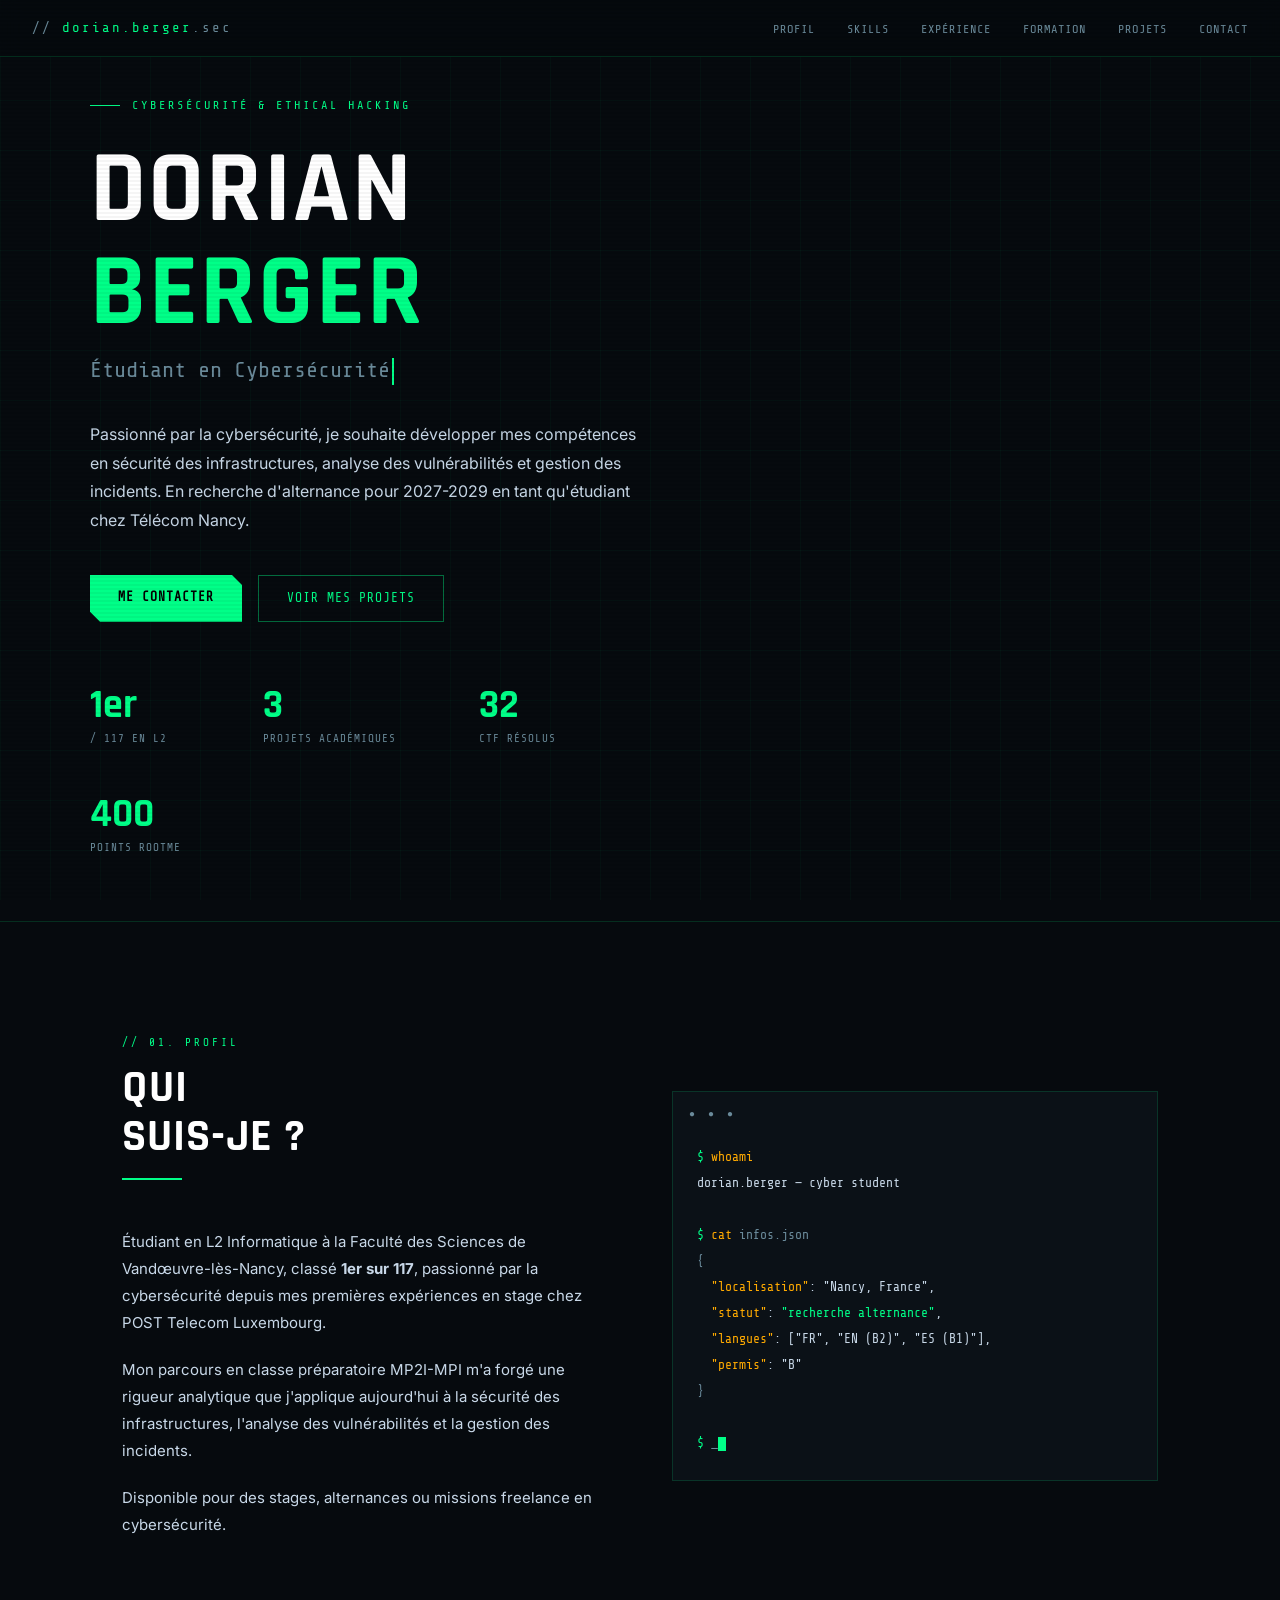
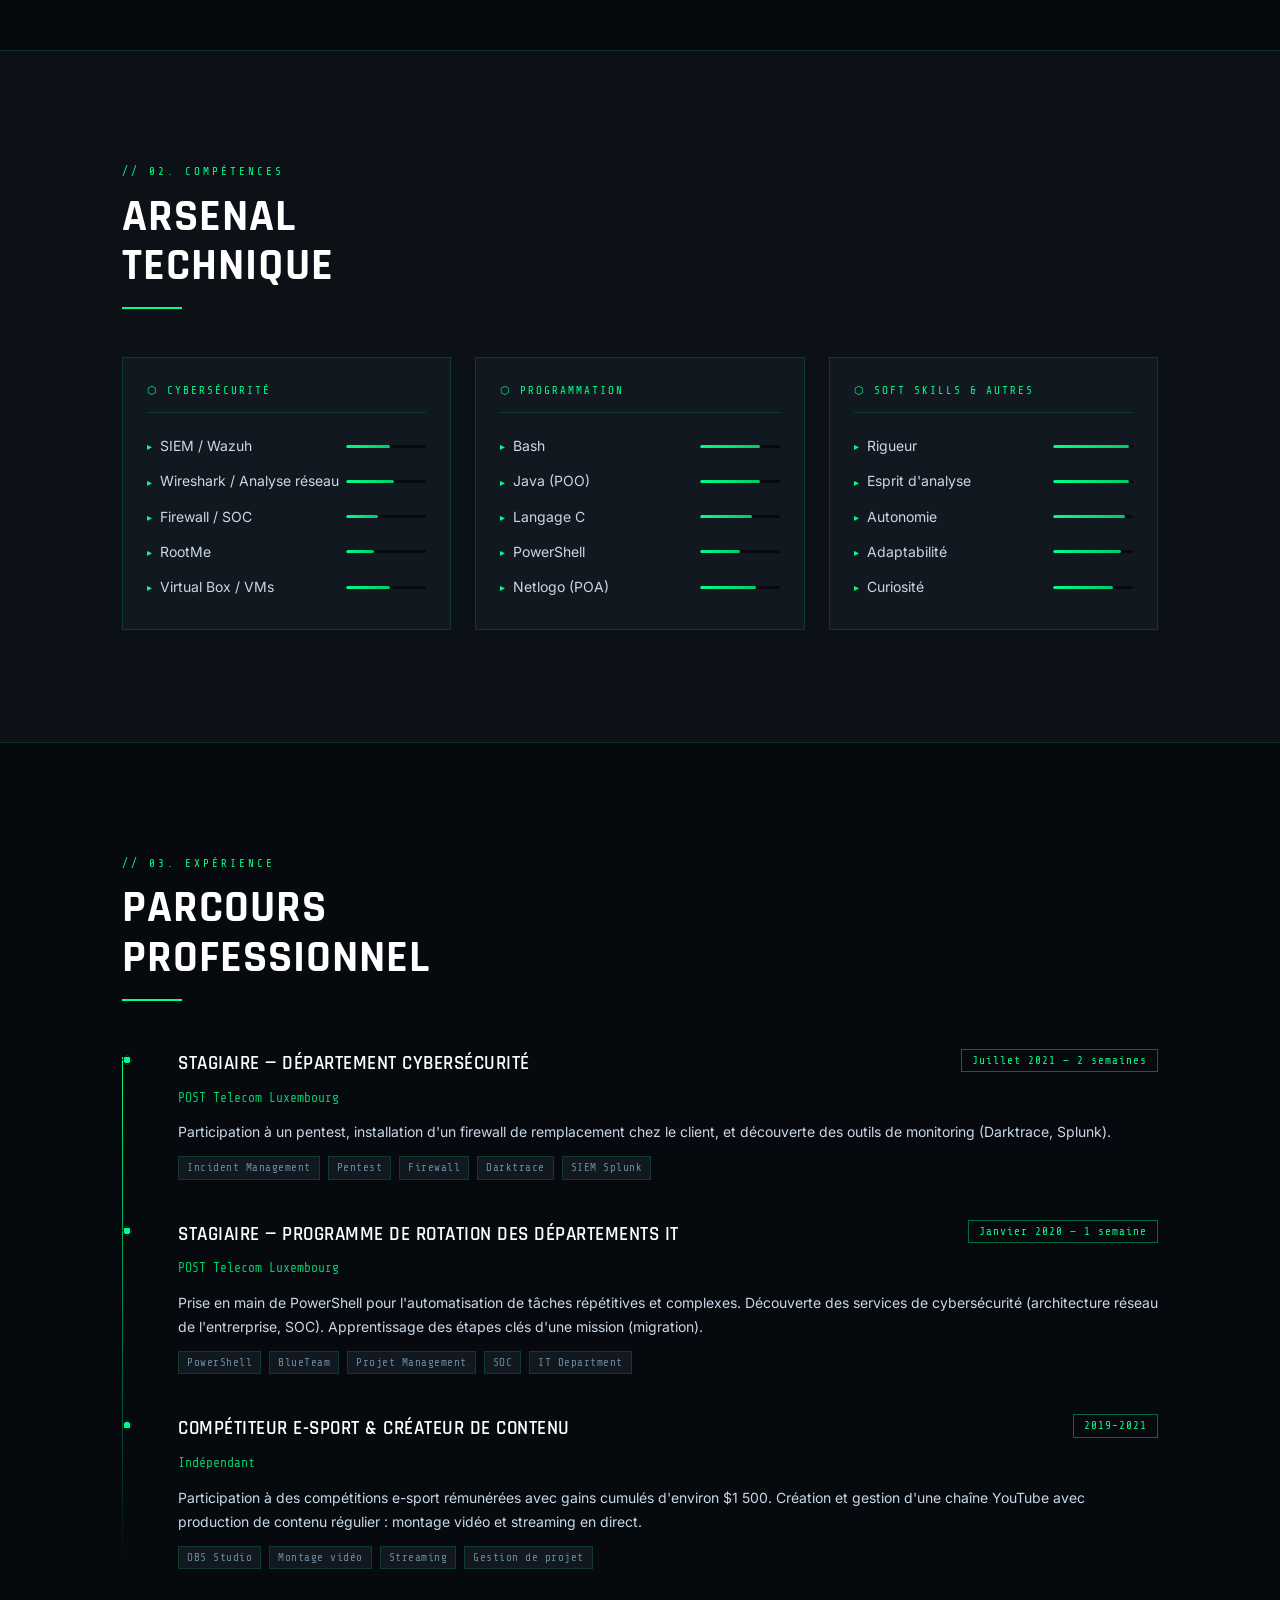
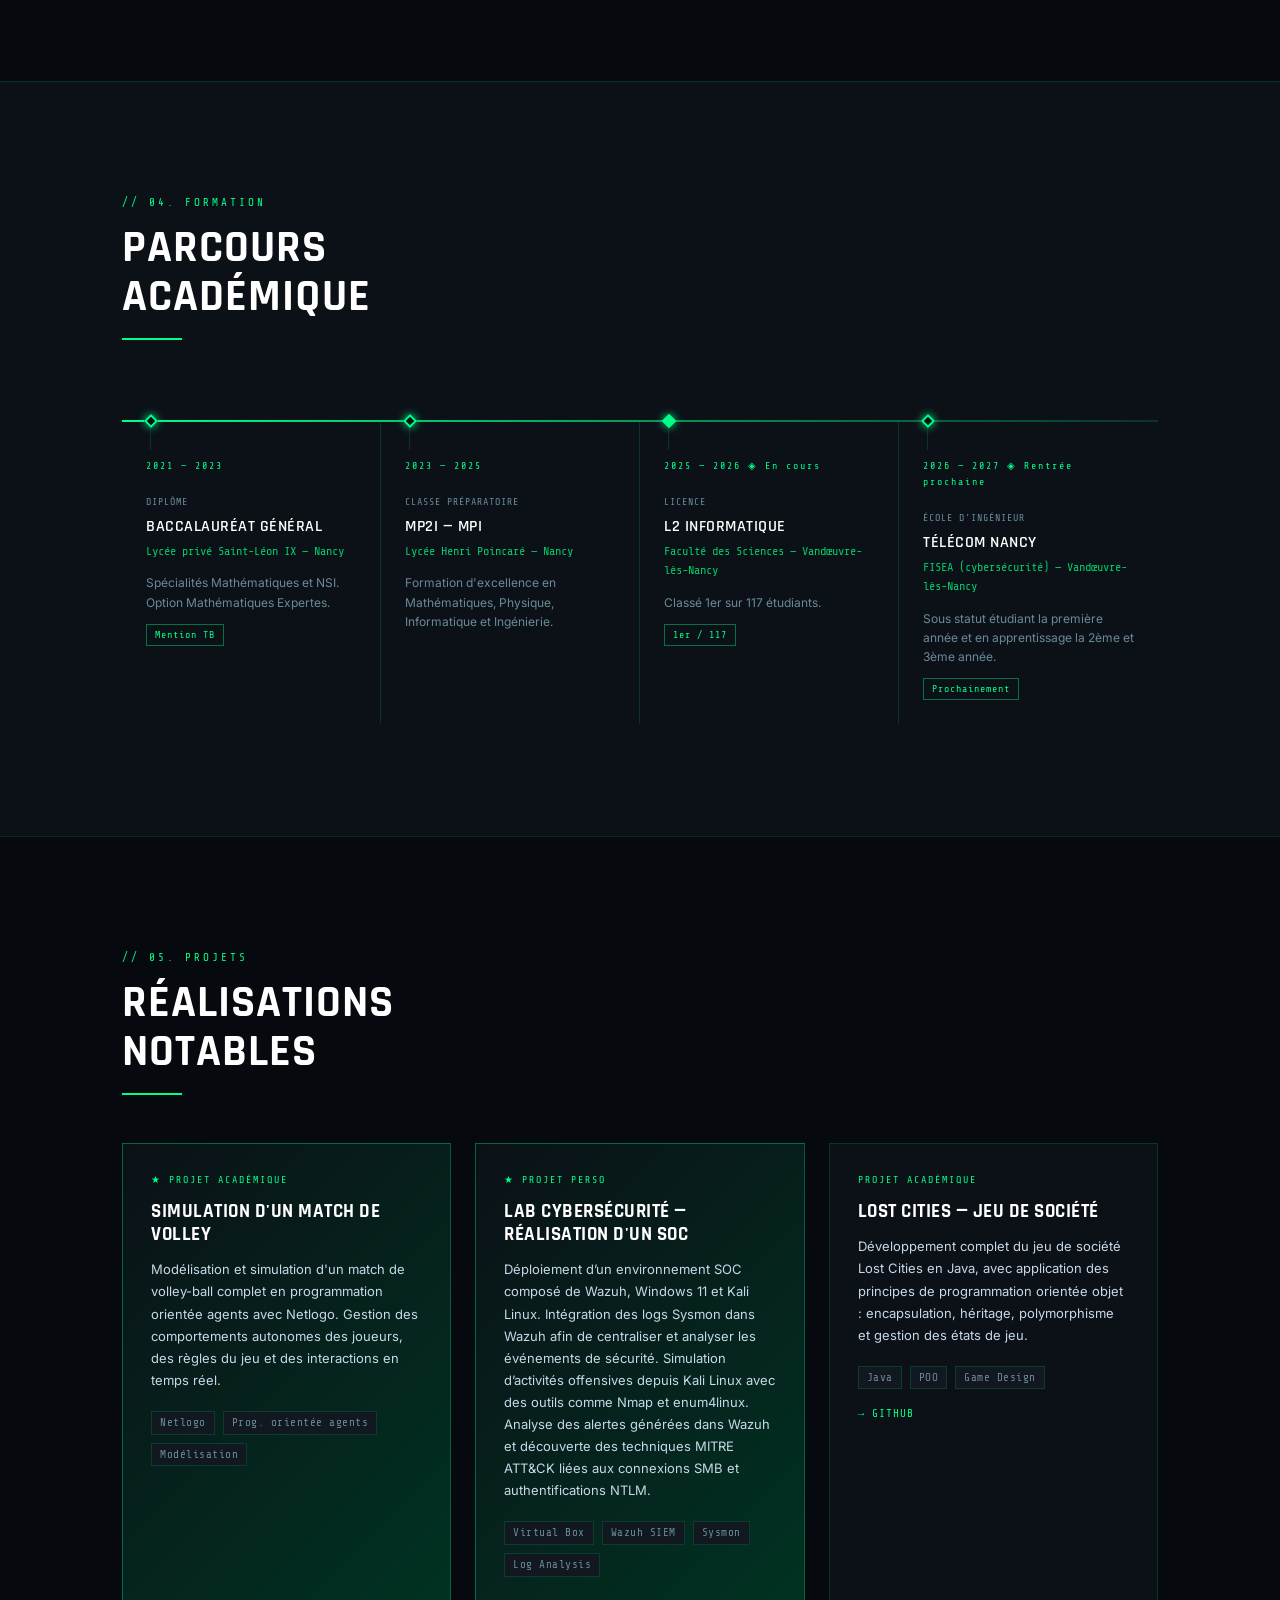
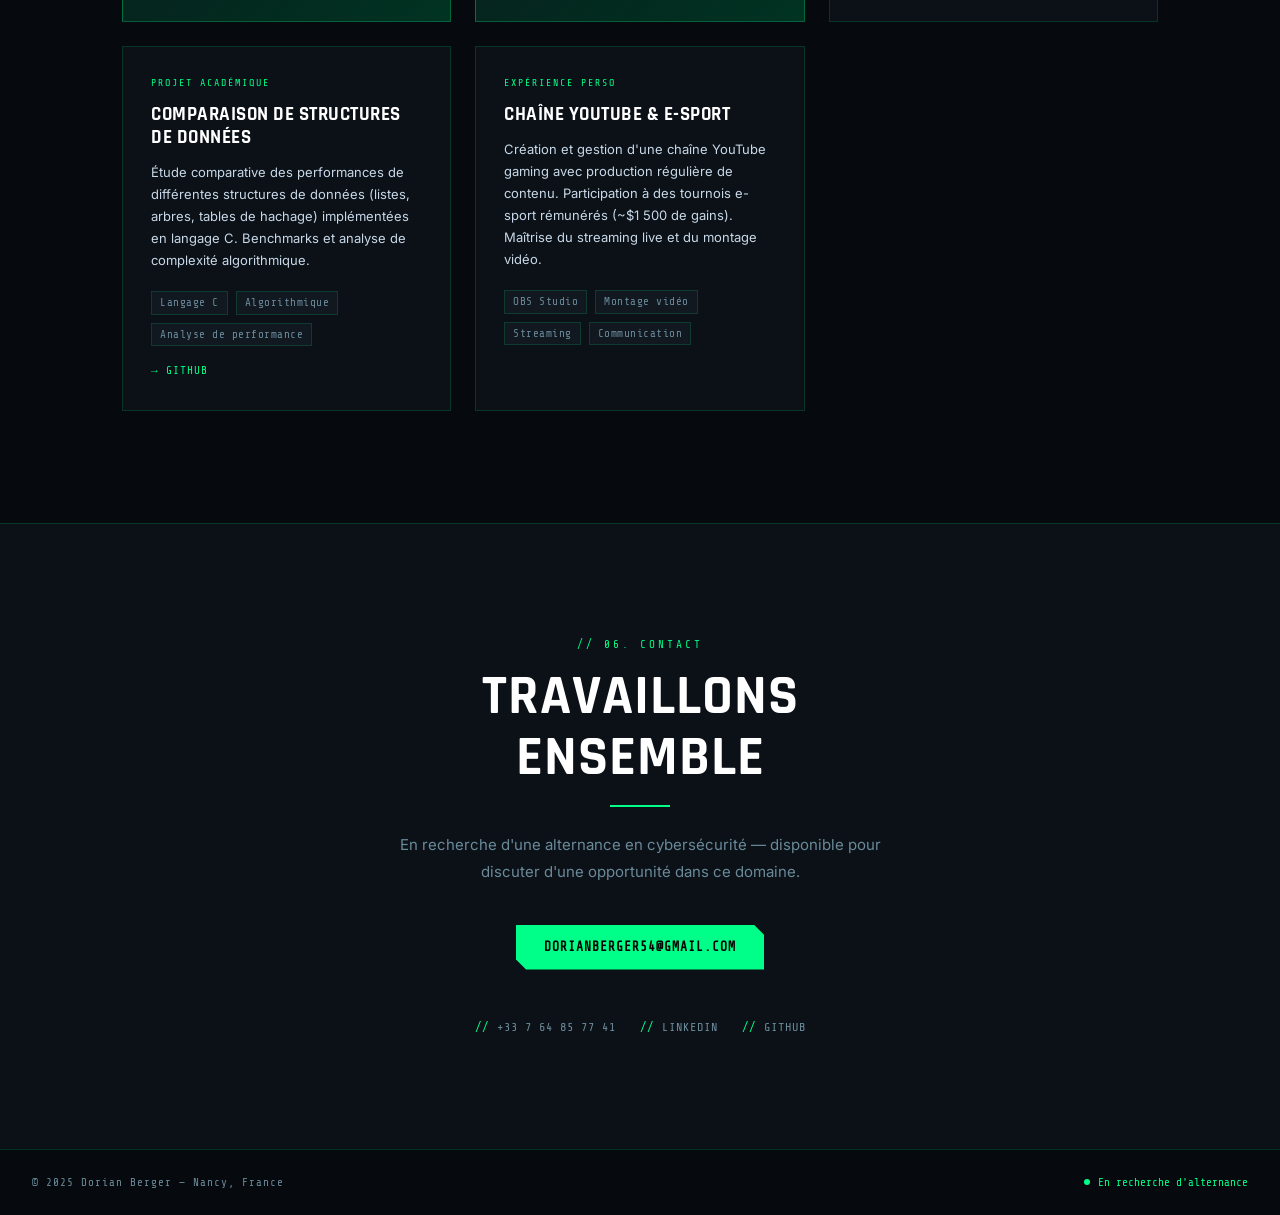
==== index.html @ 605e6386 "Add files via upload MAJ du site" ====
<!DOCTYPE html>
<html lang="fr">
<head>
<meta charset="UTF-8">
<meta name="viewport" content="width=device-width, initial-scale=1.0">
<title>Dorian Berger — Cybersécurité</title>
<link href="https://fonts.googleapis.com/css2?family=Share+Tech+Mono&family=Rajdhani:wght@400;500;600;700&family=Inter:wght@300;400;500&display=swap" rel="stylesheet">
<style>
  *, *::before, *::after { box-sizing: border-box; margin: 0; padding: 0; }

  :root {
    --green: #00ff88;
    --green-dim: #00cc6a;
    --green-dark: #003322;
    --green-glow: rgba(0,255,136,0.15);
    --red: #ff3366;
    --amber: #ffaa00;
    --bg: #060a0e;
    --bg2: #0b1117;
    --bg3: #111820;
    --border: rgba(0,255,136,0.15);
    --border-hover: rgba(0,255,136,0.4);
    --text: #c8d8e8;
    --text-dim: #6a8a9a;
    --mono: 'Share Tech Mono', monospace;
    --title: 'Rajdhani', sans-serif;
    --body: 'Inter', sans-serif;
  }

  html { scroll-behavior: smooth; }

  body {
    background: var(--bg);
    color: var(--text);
    font-family: var(--body);
    line-height: 1.6;
    font-size: 15px;
    overflow-x: hidden;
  }

  /* Scanline effect */
  body::before {
    content: '';
    position: fixed;
    top: 0; left: 0; right: 0; bottom: 0;
    background: repeating-linear-gradient(0deg, transparent, transparent 2px, rgba(0,0,0,0.04) 2px, rgba(0,0,0,0.04) 4px);
    pointer-events: none;
    z-index: 9999;
  }

  /* Grid bg */
  .grid-bg {
    position: fixed;
    top: 0; left: 0; right: 0; bottom: 0;
    background-image:
      linear-gradient(rgba(0,255,136,0.03) 1px, transparent 1px),
      linear-gradient(90deg, rgba(0,255,136,0.03) 1px, transparent 1px);
    background-size: 50px 50px;
    pointer-events: none;
    z-index: 0;
  }

  /* NAV */
  nav {
    position: fixed;
    top: 0; left: 0; right: 0;
    z-index: 100;
    padding: 1rem 2rem;
    display: flex;
    align-items: center;
    justify-content: space-between;
    background: rgba(6,10,14,0.85);
    backdrop-filter: blur(12px);
    border-bottom: 1px solid var(--border);
  }

  .nav-logo {
    font-family: var(--mono);
    font-size: 14px;
    color: var(--green);
    letter-spacing: 2px;
  }

  .nav-logo span { color: var(--text-dim); }

  .nav-links {
    display: flex;
    gap: 2rem;
    list-style: none;
  }

  .nav-links a {
    font-family: var(--mono);
    font-size: 12px;
    color: var(--text-dim);
    text-decoration: none;
    letter-spacing: 1px;
    text-transform: uppercase;
    transition: color 0.2s;
  }

  .nav-links a:hover { color: var(--green); }

  /* SECTIONS */
  section {
    position: relative;
    z-index: 1;
  }

  .container {
    max-width: 1100px;
    margin: 0 auto;
    padding: 0 2rem;
  }

  /* HERO */
  #hero {
    min-height: 100vh;
    display: flex;
    align-items: center;
    padding: 6rem 2rem 4rem;
  }

  .hero-inner {
    max-width: 1100px;
    margin: 0 auto;
    width: 100%;
  }

  .hero-tag {
    font-family: var(--mono);
    font-size: 12px;
    color: var(--green);
    letter-spacing: 3px;
    text-transform: uppercase;
    margin-bottom: 1.5rem;
    display: flex;
    align-items: center;
    gap: 0.75rem;
  }

  .hero-tag::before {
    content: '';
    display: inline-block;
    width: 30px;
    height: 1px;
    background: var(--green);
  }

  h1.hero-name {
    font-family: var(--title);
    font-size: clamp(3rem, 8vw, 7rem);
    font-weight: 700;
    line-height: 1;
    color: #fff;
    text-transform: uppercase;
    letter-spacing: 2px;
    margin-bottom: 0.5rem;
  }

  h1.hero-name .accent { color: var(--green); }

  .hero-role {
    font-family: var(--mono);
    font-size: clamp(1rem, 2vw, 1.4rem);
    color: var(--text-dim);
    margin-bottom: 2rem;
  }

  .hero-role .cursor {
    display: inline-block;
    width: 2px;
    height: 1.2em;
    background: var(--green);
    vertical-align: middle;
    animation: blink 1s step-end infinite;
    margin-left: 2px;
  }

  @keyframes blink { 0%,100%{opacity:1} 50%{opacity:0} }

  .hero-desc {
    max-width: 560px;
    font-size: 16px;
    color: var(--text);
    line-height: 1.8;
    margin-bottom: 2.5rem;
  }

  .hero-ctas {
    display: flex;
    gap: 1rem;
    flex-wrap: wrap;
  }

  .btn-primary {
    font-family: var(--mono);
    font-size: 13px;
    letter-spacing: 1px;
    text-transform: uppercase;
    padding: 0.75rem 1.75rem;
    background: var(--green);
    color: #000;
    border: none;
    cursor: pointer;
    text-decoration: none;
    display: inline-block;
    font-weight: 700;
    transition: background 0.2s, transform 0.1s;
    clip-path: polygon(0 0, calc(100% - 10px) 0, 100% 10px, 100% 100%, 10px 100%, 0 calc(100% - 10px));
  }

  .btn-primary:hover { background: #fff; transform: translateY(-1px); }

  .btn-secondary {
    font-family: var(--mono);
    font-size: 13px;
    letter-spacing: 1px;
    text-transform: uppercase;
    padding: 0.75rem 1.75rem;
    background: transparent;
    color: var(--green);
    border: 1px solid var(--border-hover);
    cursor: pointer;
    text-decoration: none;
    display: inline-block;
    transition: background 0.2s, border-color 0.2s;
  }

  .btn-secondary:hover { background: var(--green-glow); border-color: var(--green); }

  .hero-stats {
    margin-top: 4rem;
    display: grid;
    grid-template-columns: repeat(3, auto);
    gap: 3rem;
    max-width: 500px;
  }

  .stat-val {
    font-family: var(--title);
    font-size: 2.5rem;
    font-weight: 700;
    color: var(--green);
    line-height: 1;
  }

  .stat-label {
    font-family: var(--mono);
    font-size: 11px;
    color: var(--text-dim);
    letter-spacing: 1px;
    text-transform: uppercase;
    margin-top: 4px;
  }

  /* SECTION TITLES */
  .section-header {
    margin-bottom: 3rem;
  }

  .section-tag {
    font-family: var(--mono);
    font-size: 11px;
    color: var(--green);
    letter-spacing: 3px;
    text-transform: uppercase;
    margin-bottom: 0.75rem;
  }

  .section-title {
    font-family: var(--title);
    font-size: clamp(1.8rem, 4vw, 2.8rem);
    font-weight: 700;
    color: #fff;
    text-transform: uppercase;
    letter-spacing: 1px;
    line-height: 1.1;
  }

  .section-divider {
    width: 60px;
    height: 2px;
    background: var(--green);
    margin-top: 1rem;
  }

  /* ABOUT */
  #about {
    padding: 7rem 0;
    border-top: 1px solid var(--border);
  }

  .about-grid {
    display: grid;
    grid-template-columns: 1fr 1fr;
    gap: 4rem;
    align-items: center;
  }

  .about-text p {
    color: var(--text);
    line-height: 1.8;
    margin-bottom: 1.25rem;
  }

  .about-text p:last-child { margin-bottom: 0; }

  .terminal-card {
    background: var(--bg2);
    border: 1px solid var(--border);
    padding: 1.5rem;
    position: relative;
    font-family: var(--mono);
    font-size: 13px;
    line-height: 2;
  }

  .terminal-card::before {
    content: '● ● ●';
    position: absolute;
    top: 12px; left: 16px;
    font-size: 10px;
    color: var(--text-dim);
    letter-spacing: 4px;
  }

  .terminal-card .t-body { margin-top: 1.8rem; }
  .t-prompt { color: var(--green); }
  .t-key { color: var(--amber); }
  .t-val { color: var(--text); }
  .t-dim { color: var(--text-dim); }

  /* SKILLS */
  #skills {
    padding: 7rem 0;
    border-top: 1px solid var(--border);
    background: var(--bg2);
  }

  .skills-grid {
    display: grid;
    grid-template-columns: repeat(auto-fit, minmax(260px, 1fr));
    gap: 1.5rem;
  }

  .skill-card {
    background: var(--bg3);
    border: 1px solid var(--border);
    padding: 1.5rem;
    transition: border-color 0.25s, transform 0.2s;
  }

  .skill-card:hover {
    border-color: var(--border-hover);
    transform: translateY(-3px);
  }

  .skill-cat {
    font-family: var(--mono);
    font-size: 11px;
    color: var(--green);
    letter-spacing: 2px;
    text-transform: uppercase;
    margin-bottom: 1rem;
    padding-bottom: 0.75rem;
    border-bottom: 1px solid var(--border);
  }

  .skill-list { list-style: none; }

  .skill-item {
    display: flex;
    align-items: center;
    justify-content: space-between;
    padding: 0.4rem 0;
  }

  .skill-name {
    font-size: 14px;
    color: var(--text);
    display: flex;
    align-items: center;
    gap: 0.5rem;
  }

  .skill-name::before {
    content: '▸';
    color: var(--green);
    font-size: 10px;
  }

  .skill-bar-wrap {
    width: 80px;
    height: 3px;
    background: var(--bg);
    border-radius: 2px;
    overflow: hidden;
  }

  .skill-bar {
    height: 100%;
    background: linear-gradient(90deg, var(--green), var(--green-dim));
    border-radius: 2px;
  }

  /* EXPERIENCE */
  #experience {
    padding: 7rem 0;
    border-top: 1px solid var(--border);
  }

  .timeline {
    position: relative;
    padding-left: 2rem;
  }

  .timeline::before {
    content: '';
    position: absolute;
    left: 0;
    top: 8px;
    bottom: 8px;
    width: 1px;
    background: linear-gradient(to bottom, var(--green), transparent);
  }

  .timeline-item {
    position: relative;
    margin-bottom: 2.5rem;
    padding-left: 1.5rem;
  }

  .timeline-item:last-child { margin-bottom: 0; }

  .timeline-dot {
    position: absolute;
    left: -2rem;
    top: 6px;
    width: 10px;
    height: 10px;
    background: var(--green);
    border: 2px solid var(--bg);
    box-shadow: 0 0 10px var(--green);
    clip-path: polygon(50% 0%, 100% 50%, 50% 100%, 0% 50%);
  }

  .exp-header {
    display: flex;
    align-items: flex-start;
    justify-content: space-between;
    gap: 1rem;
    margin-bottom: 0.5rem;
    flex-wrap: wrap;
  }

  .exp-title {
    font-family: var(--title);
    font-size: 1.2rem;
    font-weight: 600;
    color: #fff;
    text-transform: uppercase;
    letter-spacing: 0.5px;
  }

  .exp-badge {
    font-family: var(--mono);
    font-size: 11px;
    color: var(--green);
    border: 1px solid var(--border-hover);
    padding: 2px 10px;
    letter-spacing: 1px;
    white-space: nowrap;
  }

  .exp-company {
    font-family: var(--mono);
    font-size: 13px;
    color: var(--green-dim);
    margin-bottom: 0.75rem;
  }

  .exp-desc {
    color: var(--text);
    font-size: 14px;
    line-height: 1.7;
  }

  .exp-tags {
    margin-top: 0.75rem;
    display: flex;
    flex-wrap: wrap;
    gap: 0.5rem;
  }

  .tag {
    font-family: var(--mono);
    font-size: 11px;
    color: var(--text-dim);
    background: var(--bg3);
    border: 1px solid var(--border);
    padding: 2px 8px;
    letter-spacing: 0.5px;
  }

  /* FORMATION */
  #formation {
    padding: 7rem 0;
    border-top: 1px solid var(--border);
    background: var(--bg2);
  }

  .chrono-wrap {
    position: relative;
    padding-top: 2rem;
  }

  /* horizontal line */
  .chrono-axis {
    position: relative;
    height: 2px;
    background: var(--border);
    margin: 0 0 0 0;
    overflow: visible;
  }

  .chrono-axis-fill {
    position: absolute;
    top: 0; left: 0;
    height: 100%;
    background: linear-gradient(90deg, var(--green), transparent);
    width: 100%;
  }

  /* items row */
  .chrono-items {
    display: grid;
    grid-template-columns: repeat(4, 1fr);
    gap: 0;
    margin-top: 0;
  }

  .chrono-item {
    position: relative;
    padding: 1.75rem 1.5rem 1.5rem;
    border-right: 1px solid var(--border);
    transition: background 0.25s;
  }

  .chrono-item:last-child { border-right: none; }
  .chrono-item:hover { background: rgba(0,255,136,0.03); }

  /* dot on the axis */
  .chrono-dot {
    position: absolute;
    top: -6px; left: 1.5rem;
    width: 10px; height: 10px;
    background: var(--bg2);
    border: 2px solid var(--green);
    box-shadow: 0 0 8px var(--green);
    transform: rotate(45deg);
  }

  .chrono-item.active .chrono-dot {
    background: var(--green);
  }

  /* vertical connector from dot to card */
  .chrono-item::before {
    content: '';
    position: absolute;
    top: 4px; left: calc(1.5rem + 4px);
    width: 1px;
    height: 1.5rem;
    background: var(--border);
  }

  .chrono-period {
    font-family: var(--mono);
    font-size: 10px;
    color: var(--green);
    letter-spacing: 2px;
    margin-bottom: 1.25rem;
    margin-top: 0.5rem;
  }

  .chrono-type {
    font-family: var(--mono);
    font-size: 10px;
    color: var(--text-dim);
    letter-spacing: 1px;
    text-transform: uppercase;
    margin-bottom: 0.4rem;
  }

  .chrono-degree {
    font-family: var(--title);
    font-size: 1rem;
    font-weight: 600;
    color: #fff;
    text-transform: uppercase;
    letter-spacing: 0.5px;
    line-height: 1.3;
    margin-bottom: 0.3rem;
  }

  .chrono-school {
    font-family: var(--mono);
    font-size: 12px;
    color: var(--green-dim);
    margin-bottom: 0.75rem;
  }

  .chrono-desc {
    font-size: 12px;
    color: var(--text-dim);
    line-height: 1.6;
  }

  .chrono-badge {
    display: inline-block;
    margin-top: 0.75rem;
    font-family: var(--mono);
    font-size: 10px;
    color: var(--green);
    border: 1px solid var(--border-hover);
    padding: 2px 8px;
    letter-spacing: 1px;
  }

  @media (max-width: 768px) {
    .chrono-items { grid-template-columns: 1fr 1fr; }
    .chrono-item { border-bottom: 1px solid var(--border); }
  }

  /* PROJECTS */
  #projects {
    padding: 7rem 0;
    border-top: 1px solid var(--border);
  }

  .projects-grid {
    display: grid;
    grid-template-columns: repeat(auto-fit, minmax(300px, 1fr));
    gap: 1.5rem;
  }

  .project-card {
    background: var(--bg2);
    border: 1px solid var(--border);
    padding: 1.75rem;
    transition: border-color 0.25s, transform 0.2s;
    position: relative;
    overflow: hidden;
  }

  .project-card:hover {
    border-color: var(--border-hover);
    transform: translateY(-4px);
  }

  .project-card.featured {
    border-color: rgba(0,255,136,0.3);
    background: linear-gradient(135deg, var(--bg2), var(--green-dark));
  }

  .project-type {
    font-family: var(--mono);
    font-size: 10px;
    color: var(--green);
    letter-spacing: 2px;
    text-transform: uppercase;
    margin-bottom: 0.75rem;
  }

  .project-name {
    font-family: var(--title);
    font-size: 1.2rem;
    font-weight: 700;
    color: #fff;
    text-transform: uppercase;
    letter-spacing: 0.5px;
    margin-bottom: 0.75rem;
    line-height: 1.2;
  }

  .project-desc {
    font-size: 13px;
    color: var(--text);
    line-height: 1.7;
    margin-bottom: 1.25rem;
  }

  .project-links {
    display: flex;
    gap: 0.75rem;
  }

  .project-link {
    font-family: var(--mono);
    font-size: 11px;
    color: var(--green);
    text-decoration: none;
    letter-spacing: 1px;
    text-transform: uppercase;
    padding-bottom: 1px;
    border-bottom: 1px solid transparent;
    transition: border-color 0.2s;
  }

  .project-link:hover { border-color: var(--green); }

  /* CONTACT */
  #contact {
    padding: 7rem 0;
    border-top: 1px solid var(--border);
    background: var(--bg2);
    text-align: center;
  }

  #contact .section-divider { margin: 1rem auto; }

  .contact-desc {
    max-width: 500px;
    margin: 1.5rem auto 2.5rem;
    color: var(--text-dim);
    font-size: 15px;
    line-height: 1.8;
  }

  .contact-links {
    display: flex;
    justify-content: center;
    gap: 1.5rem;
    flex-wrap: wrap;
    margin-top: 3rem;
  }

  .contact-link {
    font-family: var(--mono);
    font-size: 12px;
    color: var(--text-dim);
    text-decoration: none;
    letter-spacing: 1px;
    text-transform: uppercase;
    transition: color 0.2s;
    display: flex;
    align-items: center;
    gap: 0.5rem;
  }

  .contact-link::before {
    content: '//';
    color: var(--green);
  }

  .contact-link:hover { color: var(--green); }

  /* FOOTER */
  footer {
    padding: 1.5rem 2rem;
    border-top: 1px solid var(--border);
    display: flex;
    align-items: center;
    justify-content: space-between;
  }

  .footer-copy {
    font-family: var(--mono);
    font-size: 11px;
    color: var(--text-dim);
    letter-spacing: 1px;
  }

  .footer-status {
    font-family: var(--mono);
    font-size: 11px;
    color: var(--green);
    display: flex;
    align-items: center;
    gap: 0.5rem;
  }

  .status-dot {
    width: 6px;
    height: 6px;
    border-radius: 50%;
    background: var(--green);
    animation: pulse 2s ease-in-out infinite;
  }

  @keyframes pulse {
    0%, 100% { opacity: 1; box-shadow: 0 0 4px var(--green); }
    50% { opacity: 0.4; box-shadow: none; }
  }

  /* ANIMATIONS */
  .fade-up {
    opacity: 0;
    transform: translateY(20px);
    animation: fadeUp 0.6s ease forwards;
  }

  @keyframes fadeUp {
    to { opacity: 1; transform: translateY(0); }
  }

  .fade-up:nth-child(1) { animation-delay: 0.1s; }
  .fade-up:nth-child(2) { animation-delay: 0.25s; }
  .fade-up:nth-child(3) { animation-delay: 0.4s; }
  .fade-up:nth-child(4) { animation-delay: 0.55s; }

  @media (max-width: 768px) {
    .about-grid { grid-template-columns: 1fr; }
    .hero-stats { grid-template-columns: repeat(3, auto); gap: 1.5rem; }
    nav { padding: 1rem; }
    .nav-links { gap: 1rem; }
  }
</style>
</head>
<body>
<div class="grid-bg"></div>

<!-- NAV -->
<nav>
  <div class="nav-logo"><span>// </span>dorian.berger<span>.sec</span></div>
  <ul class="nav-links">
    <li><a href="#about">Profil</a></li>
    <li><a href="#skills">Skills</a></li>
    <li><a href="#experience">Expérience</a></li>
    <li><a href="#formation">Formation</a></li>
    <li><a href="#projects">Projets</a></li>
    <li><a href="#contact">Contact</a></li>
  </ul>
</nav>

<!-- HERO -->
<section id="hero">
  <div class="hero-inner">
    <div class="hero-tag fade-up">Cybersécurité &amp; Ethical Hacking</div>
    <h1 class="hero-name fade-up">Dorian<br><span class="accent">Berger</span></h1>
    <p class="hero-role fade-up">
      <span id="typed-text">Étudiant en Cybersécurité</span><span class="cursor"></span>
    </p>
    <p class="hero-desc fade-up">
      Passionné par la cybersécurité, je souhaite développer mes compétences en sécurité des infrastructures, analyse des vulnérabilités et gestion des incidents. En recherche d'alternance pour 2027-2029 en tant qu'étudiant chez Télécom Nancy.
    </p>
    <div class="hero-ctas fade-up">
      <a href="#contact" class="btn-primary">Me contacter</a>
      <a href="#projects" class="btn-secondary">Voir mes projets</a>
    </div>
    <div class="hero-stats">
      <div>
        <div class="stat-val">1er</div>
        <div class="stat-label">/ 117 en L2</div>
      </div>
      <div>
        <div class="stat-val">3</div>
        <div class="stat-label">Projets académiques</div>
      </div>
      <div>
        <div class="stat-val">32</div>
        <div class="stat-label">CTF Résolus</div>
      </div>
      <div>
        <div class="stat-val">400</div>
        <div class="stat-label">Points RootMe</div>
      </div>
    </div>
  </div>
</section>

<!-- ABOUT -->
<section id="about">
  <div class="container">
    <div class="about-grid">
      <div class="about-text">
        <div class="section-header">
          <div class="section-tag">// 01. Profil</div>
          <h2 class="section-title">Qui<br>suis-je ?</h2>
          <div class="section-divider"></div>
        </div>
        <p>
          Étudiant en L2 Informatique à la Faculté des Sciences de Vandœuvre-lès-Nancy, classé <strong>1er sur 117</strong>, passionné par la cybersécurité depuis mes premières expériences en stage chez POST Telecom Luxembourg.
        </p>
        <p>
          Mon parcours en classe préparatoire MP2I-MPI m'a forgé une rigueur analytique que j'applique aujourd'hui à la sécurité des infrastructures, l'analyse des vulnérabilités et la gestion des incidents.
        </p>
        <p>
          Disponible pour des stages, alternances ou missions freelance en cybersécurité.
        </p>
      </div>
      <div class="terminal-card">
        <div class="t-body">
          <div><span class="t-prompt">$ </span><span class="t-key">whoami</span></div>
          <div class="t-val">dorian.berger — cyber student</div>
          <br>
          <div><span class="t-prompt">$ </span><span class="t-key">cat</span> <span class="t-dim">infos.json</span></div>
          <div class="t-dim">{</div>
          <div>&nbsp;&nbsp;<span class="t-key">"localisation"</span>: <span class="t-val">"Nancy, France"</span>,</div>
          <div>&nbsp;&nbsp;<span class="t-key">"statut"</span>: <span style="color:var(--green)">"recherche alternance"</span>,</div>
          <div>&nbsp;&nbsp;<span class="t-key">"langues"</span>: <span class="t-val">["FR", "EN (B2)", "ES (B1)"]</span>,</div>
          <div>&nbsp;&nbsp;<span class="t-key">"permis"</span>: <span class="t-val">"B"</span></div>
          <div class="t-dim">}</div>
          <br>
          <div><span class="t-prompt">$ </span><span class="t-dim">_</span><span style="animation:blink 1s step-end infinite;display:inline-block;width:8px;height:14px;background:var(--green);vertical-align:middle;"></span></div>
        </div>
      </div>
    </div>
  </div>
</section>

<!-- SKILLS -->
<section id="skills">
  <div class="container">
    <div class="section-header">
      <div class="section-tag">// 02. Compétences</div>
      <h2 class="section-title">Arsenal<br>Technique</h2>
      <div class="section-divider"></div>
    </div>
    <div class="skills-grid">
      <div class="skill-card">
        <div class="skill-cat">⬡ Cybersécurité</div>
        <ul class="skill-list">
          <li class="skill-item">
            <span class="skill-name">SIEM / Wazuh</span>
            <div class="skill-bar-wrap"><div class="skill-bar" style="width:55%"></div></div>
          </li>
          <li class="skill-item">
            <span class="skill-name">Wireshark / Analyse réseau</span>
            <div class="skill-bar-wrap"><div class="skill-bar" style="width:60%"></div></div>
          </li>
          <li class="skill-item">
            <span class="skill-name">Firewall / SOC</span>
            <div class="skill-bar-wrap"><div class="skill-bar" style="width:40%"></div></div>
          </li>
          <li class="skill-item">
            <span class="skill-name">RootMe</span>
            <div class="skill-bar-wrap"><div class="skill-bar" style="width:35%"></div></div>
          </li>
          <li class="skill-item">
            <span class="skill-name">Virtual Box / VMs</span>
            <div class="skill-bar-wrap"><div class="skill-bar" style="width:55%"></div></div>
          </li>
        </ul>
      </div>
      <div class="skill-card">
        <div class="skill-cat">⬡ Programmation</div>
        <ul class="skill-list">
          <li class="skill-item">
            <span class="skill-name">Bash</span>
            <div class="skill-bar-wrap"><div class="skill-bar" style="width:75%"></div></div>
          </li>
          <li class="skill-item">
            <span class="skill-name">Java (POO)</span>
            <div class="skill-bar-wrap"><div class="skill-bar" style="width:75%"></div></div>
          </li>
          <li class="skill-item">
            <span class="skill-name">Langage C</span>
            <div class="skill-bar-wrap"><div class="skill-bar" style="width:65%"></div></div>
          </li>
          <li class="skill-item">
            <span class="skill-name">PowerShell</span>
            <div class="skill-bar-wrap"><div class="skill-bar" style="width:50%"></div></div>
          </li>
          <li class="skill-item">
            <span class="skill-name">Netlogo (POA)</span>
            <div class="skill-bar-wrap"><div class="skill-bar" style="width:70%"></div></div>
          </li>
        </ul>
      </div>
      <div class="skill-card">
        <div class="skill-cat">⬡ Soft Skills &amp; Autres</div>
        <ul class="skill-list">
          <li class="skill-item">
            <span class="skill-name">Rigueur</span>
            <div class="skill-bar-wrap"><div class="skill-bar" style="width:95%"></div></div>
          </li>
          <li class="skill-item">
            <span class="skill-name">Esprit d'analyse</span>
            <div class="skill-bar-wrap"><div class="skill-bar" style="width:95%"></div></div>
          </li>
          <li class="skill-item">
            <span class="skill-name">Autonomie</span>
            <div class="skill-bar-wrap"><div class="skill-bar" style="width:90%"></div></div>
          </li>
          <li class="skill-item">
            <span class="skill-name">Adaptabilité</span>
            <div class="skill-bar-wrap"><div class="skill-bar" style="width:85%"></div></div>
          </li>
          <li class="skill-item">
            <span class="skill-name">Curiosité</span>
            <div class="skill-bar-wrap"><div class="skill-bar" style="width:75%"></div></div>
          </li>
        </ul>
      </div>
    </div>
  </div>
</section>

<!-- EXPERIENCE -->
<section id="experience">
  <div class="container">
    <div class="section-header">
      <div class="section-tag">// 03. Expérience</div>
      <h2 class="section-title">Parcours<br>Professionnel</h2>
      <div class="section-divider"></div>
    </div>
    <div class="timeline">
      <div class="timeline-item">
        <div class="timeline-dot"></div>
        <div class="exp-header">
          <div class="exp-title">Stagiaire — Département Cybersécurité</div>
          <div class="exp-badge">Juillet 2021 — 2 semaines</div>
        </div>
        <div class="exp-company">POST Telecom Luxembourg</div>
        <p class="exp-desc">Participation à un pentest, installation d'un firewall de remplacement chez le client, et découverte des outils de monitoring (Darktrace, Splunk).</p>
        <div class="exp-tags">
          <span class="tag">Incident Management</span>
          <span class="tag">Pentest</span>
          <span class="tag">Firewall</span>
          <span class="tag">Darktrace</span>
          <span class="tag">SIEM Splunk</span>
        </div>
      </div>
      <div class="timeline-item">
        <div class="timeline-dot"></div>
        <div class="exp-header">
          <div class="exp-title">Stagiaire — Programme de rotation des départements IT</div>
          <div class="exp-badge">Janvier 2020 — 1 semaine</div>
        </div>
        <div class="exp-company">POST Telecom Luxembourg</div>
        <p class="exp-desc">Prise en main de PowerShell pour l'automatisation de tâches répétitives et complexes. Découverte des services de cybersécurité (architecture réseau de l'entrerprise, SOC). Apprentissage des étapes clés d'une mission (migration).</p>
        <div class="exp-tags">
          <span class="tag">PowerShell</span>
          <span class="tag">BlueTeam</span>
          <span class="tag">Projet Management</span>
          <span class="tag">SOC</span>
          <span class="tag">IT Department</span>
        </div>
      </div>
      <div class="timeline-item">
        <div class="timeline-dot"></div>
        <div class="exp-header">
          <div class="exp-title">Compétiteur E-Sport &amp; Créateur de contenu</div>
          <div class="exp-badge">2019–2021</div>
        </div>
        <div class="exp-company">Indépendant</div>
        <p class="exp-desc">Participation à des compétitions e-sport rémunérées avec gains cumulés d'environ $1 500. Création et gestion d'une chaîne YouTube avec production de contenu régulier : montage vidéo et streaming en direct.</p>
        <div class="exp-tags">
          <span class="tag">OBS Studio</span>
          <span class="tag">Montage vidéo</span>
          <span class="tag">Streaming</span>
          <span class="tag">Gestion de projet</span>
        </div>
      </div>
    </div>
  </div>
</section>

<!-- FORMATION -->
<section id="formation">
  <div class="container">
    <div class="section-header">
      <div class="section-tag">// 04. Formation</div>
      <h2 class="section-title">Parcours<br>Académique</h2>
      <div class="section-divider"></div>
    </div>
    <div class="chrono-wrap">
      <div class="chrono-axis">
        <div class="chrono-axis-fill"></div>
      </div>
      <div class="chrono-items">
        <div class="chrono-item">
          <div class="chrono-dot"></div>
          <div class="chrono-period">2021 — 2023</div>
          <div class="chrono-type">Diplôme</div>
          <div class="chrono-degree">Baccalauréat Général</div>
          <div class="chrono-school">Lycée privé Saint-Léon IX — Nancy</div>
          <p class="chrono-desc">Spécialités Mathématiques et NSI. Option Mathématiques Expertes.</p>
          <span class="chrono-badge">Mention TB</span>
        </div>
        <div class="chrono-item">
          <div class="chrono-dot"></div>
          <div class="chrono-period">2023 — 2025</div>
          <div class="chrono-type">Classe préparatoire</div>
          <div class="chrono-degree">MP2I — MPI</div>
          <div class="chrono-school">Lycée Henri Poincaré — Nancy</div>
          <p class="chrono-desc">Formation d'excellence en Mathématiques, Physique, Informatique et Ingénierie.</p>
        </div>
        <div class="chrono-item active">
          <div class="chrono-dot"></div>
          <div class="chrono-period">2025 — 2026 ◈ En cours</div>
          <div class="chrono-type">Licence</div>
          <div class="chrono-degree">L2 Informatique</div>
          <div class="chrono-school">Faculté des Sciences — Vandœuvre-lès-Nancy</div>
          <p class="chrono-desc">Classé 1er sur 117 étudiants.</p>
          <span class="chrono-badge">1er / 117</span>
        </div>
        <div class="chrono-item">
          <div class="chrono-dot"></div>
          <div class="chrono-period">2026 — 2027 ◈ Rentrée prochaine</div>
          <div class="chrono-type">école d'ingénieur</div>
          <div class="chrono-degree">Télécom Nancy</div>
          <div class="chrono-school">FISEA (cybersécurité) — Vandœuvre-lès-Nancy</div>
          <p class="chrono-desc">Sous statut étudiant la première année et en apprentissage la 2ème et 3ème année.</p>
          <span class="chrono-badge">Prochainement</span>
        </div>
      </div>
    </div>
  </div>
</section>

<!-- PROJECTS -->
<section id="projects">
  <div class="container">
    <div class="section-header">
      <div class="section-tag">// 05. Projets</div>
      <h2 class="section-title">Réalisations<br>Notables</h2>
      <div class="section-divider"></div>
    </div>
    <div class="projects-grid">
      <div class="project-card featured">
        <div class="project-type">★ Projet académique</div>
        <div class="project-name">Simulation d'un match de Volley</div>
        <p class="project-desc">Modélisation et simulation d'un match de volley-ball complet en programmation orientée agents avec Netlogo. Gestion des comportements autonomes des joueurs, des règles du jeu et des interactions en temps réel.</p>
        <div class="exp-tags" style="margin-bottom:1rem;">
          <span class="tag">Netlogo</span>
          <span class="tag">Prog. orientée agents</span>
          <span class="tag">Modélisation</span>
        </div>
      </div>
      <div class="project-card featured">
        <div class="project-type">★ Projet perso</div>
        <div class="project-name">Lab Cybersécurité — Réalisation d'un SOC </div>
        <p class="project-desc">Déploiement d’un environnement SOC composé de Wazuh, Windows 11 et Kali Linux. Intégration des logs Sysmon dans Wazuh afin de centraliser et analyser les événements de sécurité. Simulation d’activités offensives depuis Kali Linux avec des outils comme Nmap et enum4linux. Analyse des alertes générées dans Wazuh et découverte des techniques MITRE ATT&CK liées aux connexions SMB et authentifications NTLM.</p>
        <div class="exp-tags" style="margin-bottom:1rem;">
          <span class="tag">Virtual Box</span>
          <span class="tag">Wazuh SIEM</span>
          <span class="tag">Sysmon</span>
          <span class="tag">Log Analysis</span>
        </div>
      </div>
      <div class="project-card">
        <div class="project-type">Projet académique</div>
        <div class="project-name">Lost Cities — Jeu de société</div>
        <p class="project-desc">Développement complet du jeu de société Lost Cities en Java, avec application des principes de programmation orientée objet : encapsulation, héritage, polymorphisme et gestion des états de jeu.</p>
        <div class="exp-tags" style="margin-bottom:1rem;">
          <span class="tag">Java</span>
          <span class="tag">POO</span>
          <span class="tag">Game Design</span>
        </div>
        <div class="project-links">
          <a href="#" class="project-link">→ GitHub</a>
        </div>
      </div>
      <div class="project-card">
        <div class="project-type">Projet académique</div>
        <div class="project-name">Comparaison de Structures de Données</div>
        <p class="project-desc">Étude comparative des performances de différentes structures de données (listes, arbres, tables de hachage) implémentées en langage C. Benchmarks et analyse de complexité algorithmique.</p>
        <div class="exp-tags" style="margin-bottom:1rem;">
          <span class="tag">Langage C</span>
          <span class="tag">Algorithmique</span>
          <span class="tag">Analyse de performance</span>
        </div>
        <div class="project-links">
          <a href="#" class="project-link">→ GitHub</a>
        </div>
      </div>
      <div class="project-card">
        <div class="project-type">Expérience perso</div>
        <div class="project-name">Chaîne YouTube &amp; E-Sport</div>
        <p class="project-desc">Création et gestion d'une chaîne YouTube gaming avec production régulière de contenu. Participation à des tournois e-sport rémunérés (~$1 500 de gains). Maîtrise du streaming live et du montage vidéo.</p>
        <div class="exp-tags" style="margin-bottom:1rem;">
          <span class="tag">OBS Studio</span>
          <span class="tag">Montage vidéo</span>
          <span class="tag">Streaming</span>
          <span class="tag">Communication</span>
        </div>
      </div>
    </div>
  </div>
</section>

<!-- CONTACT -->
<section id="contact">
  <div class="container">
    <div class="section-tag" style="justify-content:center;display:flex;">// 06. Contact</div>
    <h2 class="section-title" style="font-size:clamp(2rem,5vw,3.5rem);">Travaillons<br>Ensemble</h2>
    <div class="section-divider"></div>
    <p class="contact-desc">
      En recherche d'une alternance en cybersécurité — disponible pour discuter d'une opportunité dans ce domaine.
    </p>
    <a href="mailto:dorianberger54@gmail.com" class="btn-primary" style="display:inline-block;">dorianberger54@gmail.com</a>
    <div class="contact-links">
      <a href="tel:0764857741" class="contact-link">+33 7 64 85 77 41</a>
      <a href="https://www.linkedin.com/in/dorian-berger54/" class="contact-link">LinkedIn</a>
      <a href="#" class="contact-link">GitHub</a>
    </div>
  </div>
</section>

<!-- FOOTER -->
<footer>
  <div class="footer-copy">© 2025 Dorian Berger — Nancy, France</div>
  <div class="footer-status">
    <div class="status-dot"></div>
    En recherche d'alternance
  </div>
</footer>

<script>
  const roles = ["Étudiant en Cybersécurité", "En recherche d'alternance", "Pentest & Sécurité des SI", "Futur Cyber Analyst"];
  let ri = 0, ci = 0, del = false;
  const el = document.getElementById("typed-text");

  function typeLoop() {
    const txt = roles[ri];
    if (!del) {
      ci++;
      el.textContent = txt.slice(0, ci);
      if (ci === txt.length) { del = true; setTimeout(typeLoop, 2000); return; }
    } else {
      ci--;
      el.textContent = txt.slice(0, ci);
      if (ci === 0) { del = false; ri = (ri + 1) % roles.length; setTimeout(typeLoop, 300); return; }
    }
    setTimeout(typeLoop, del ? 50 : 80);
  }
  typeLoop();
</script>
</body>
</html>
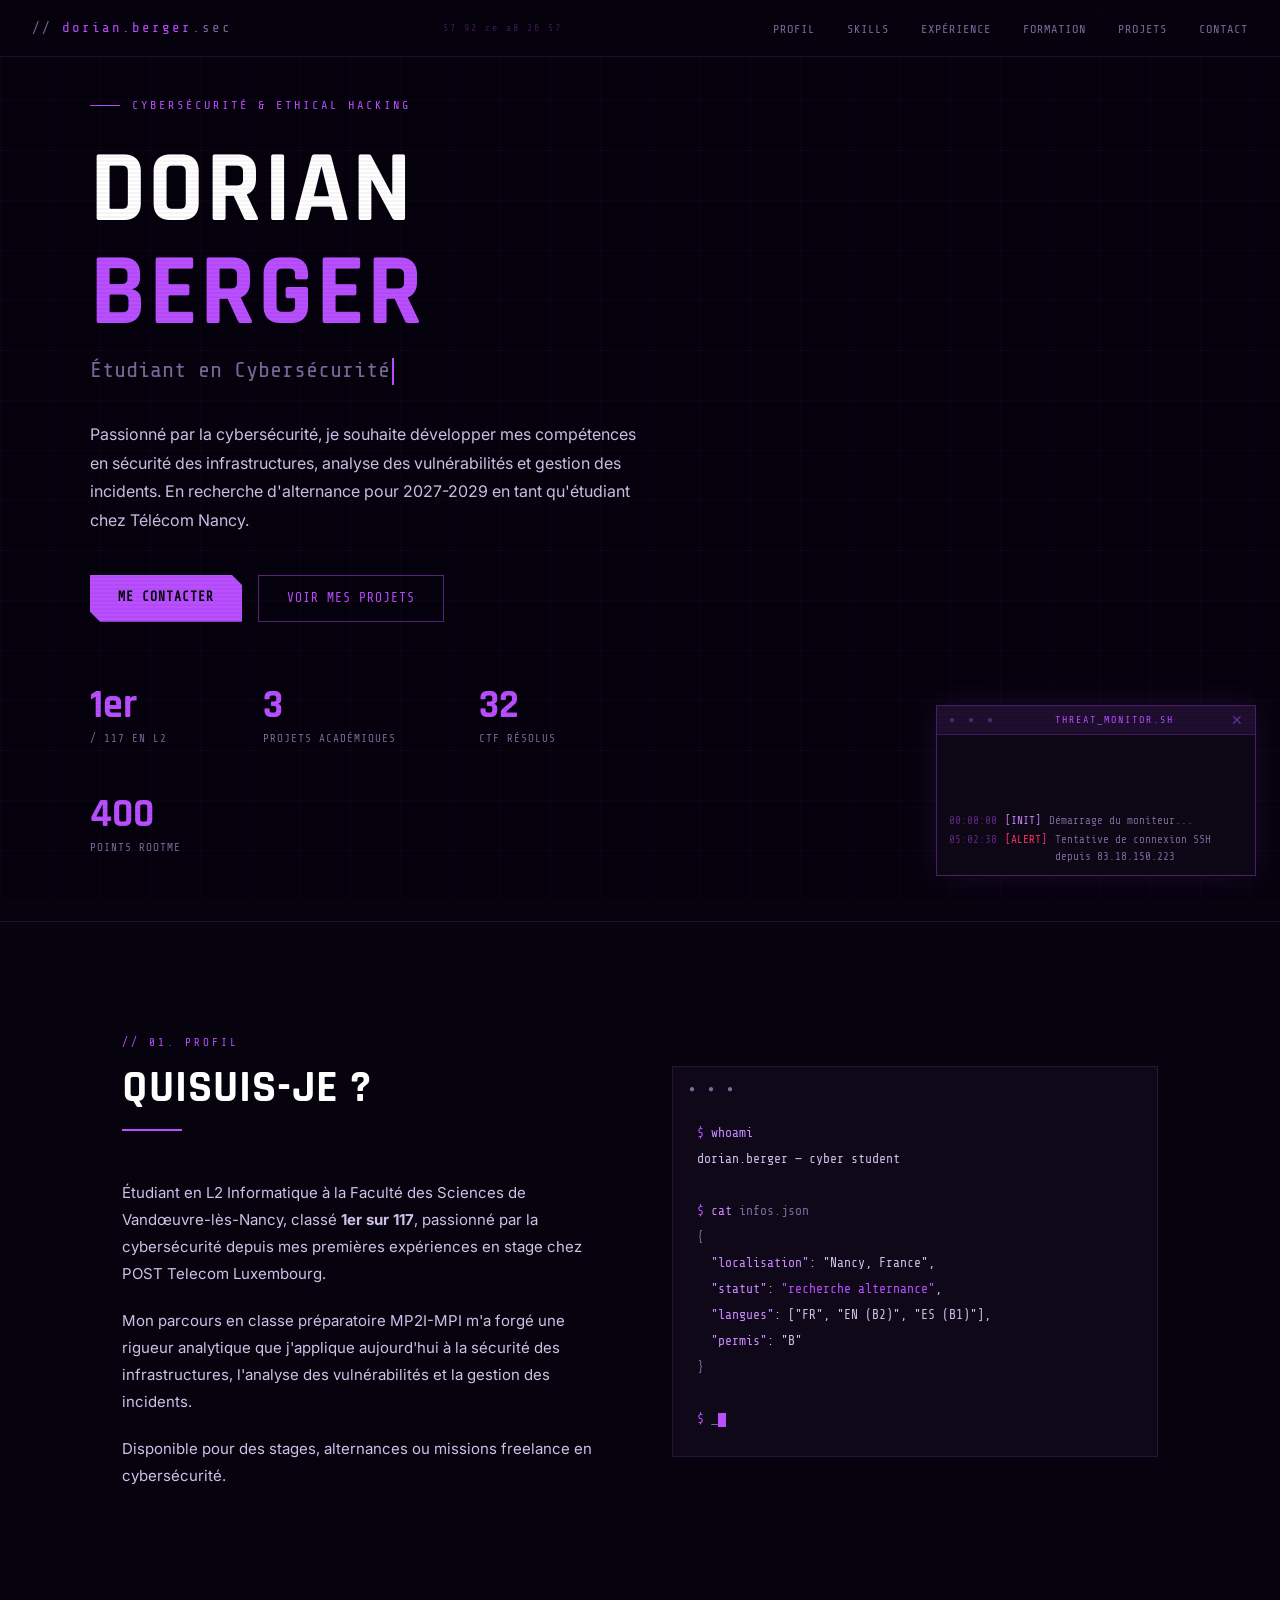
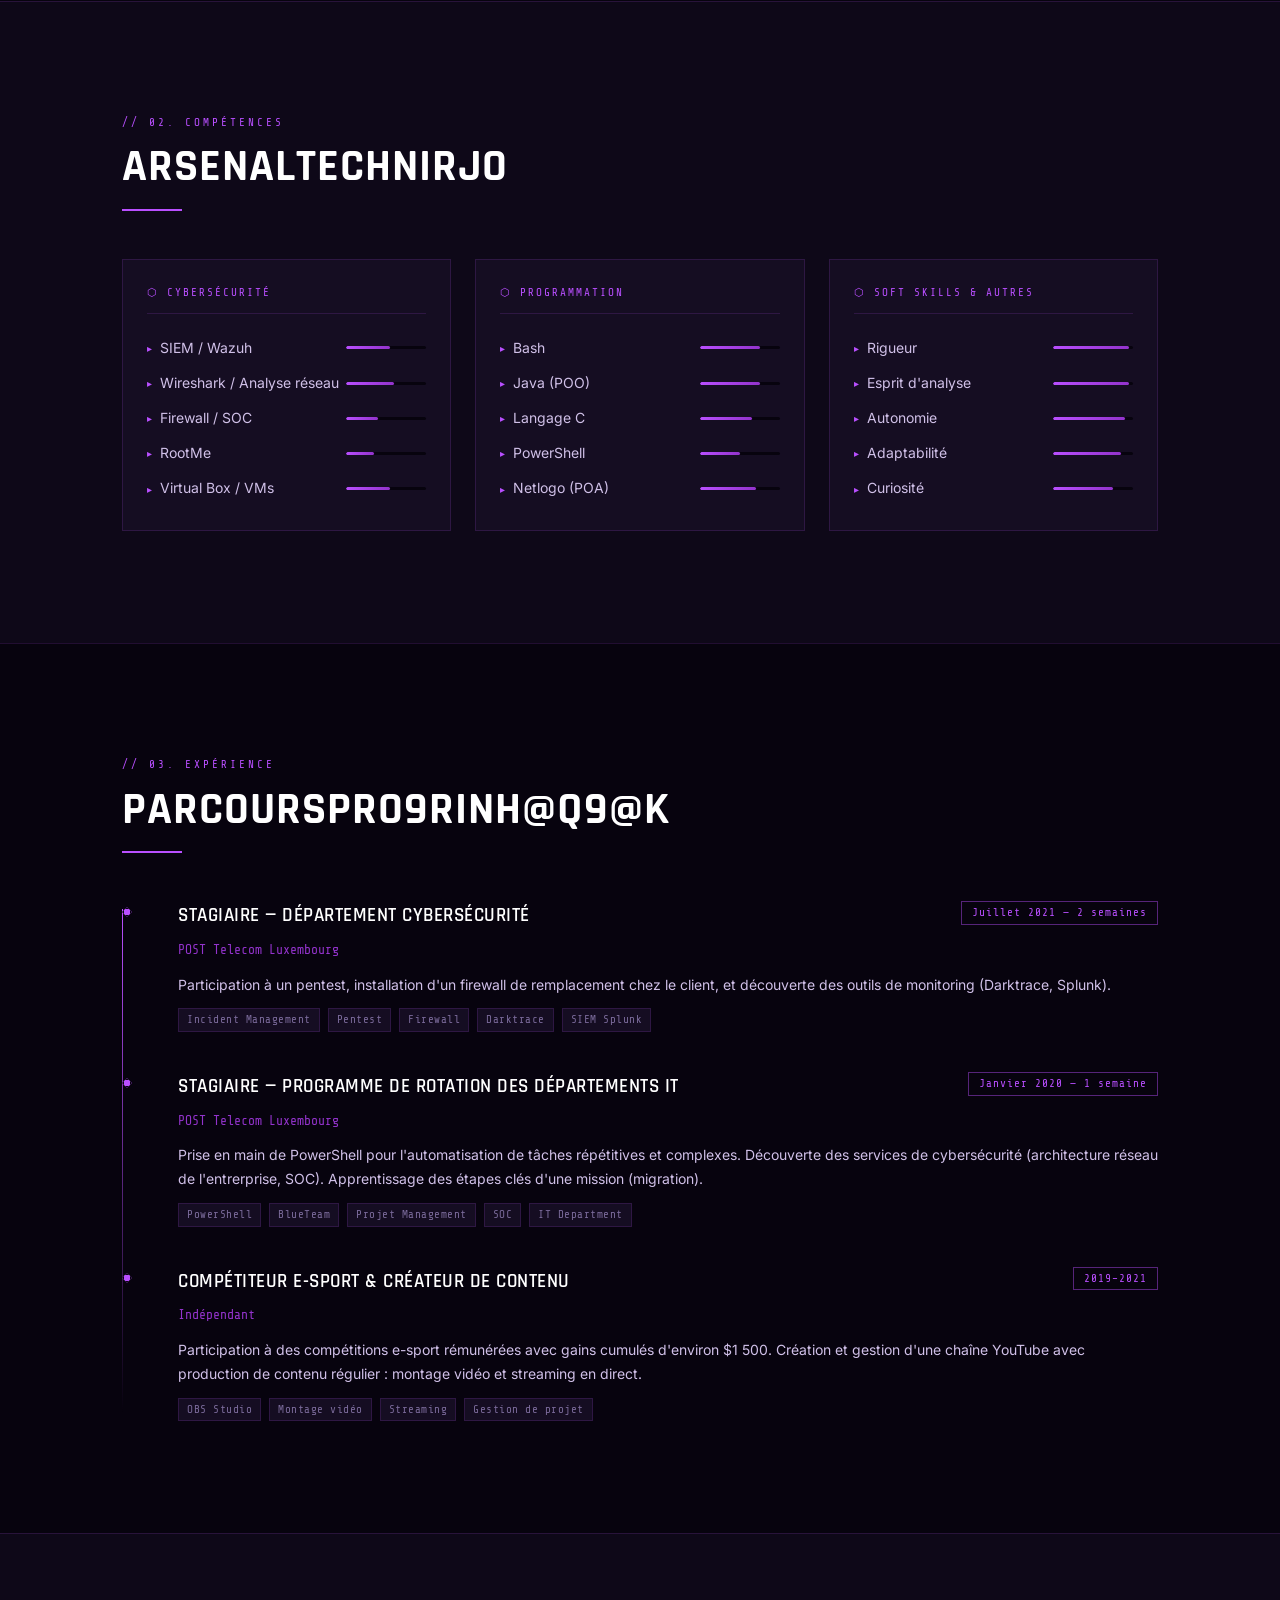
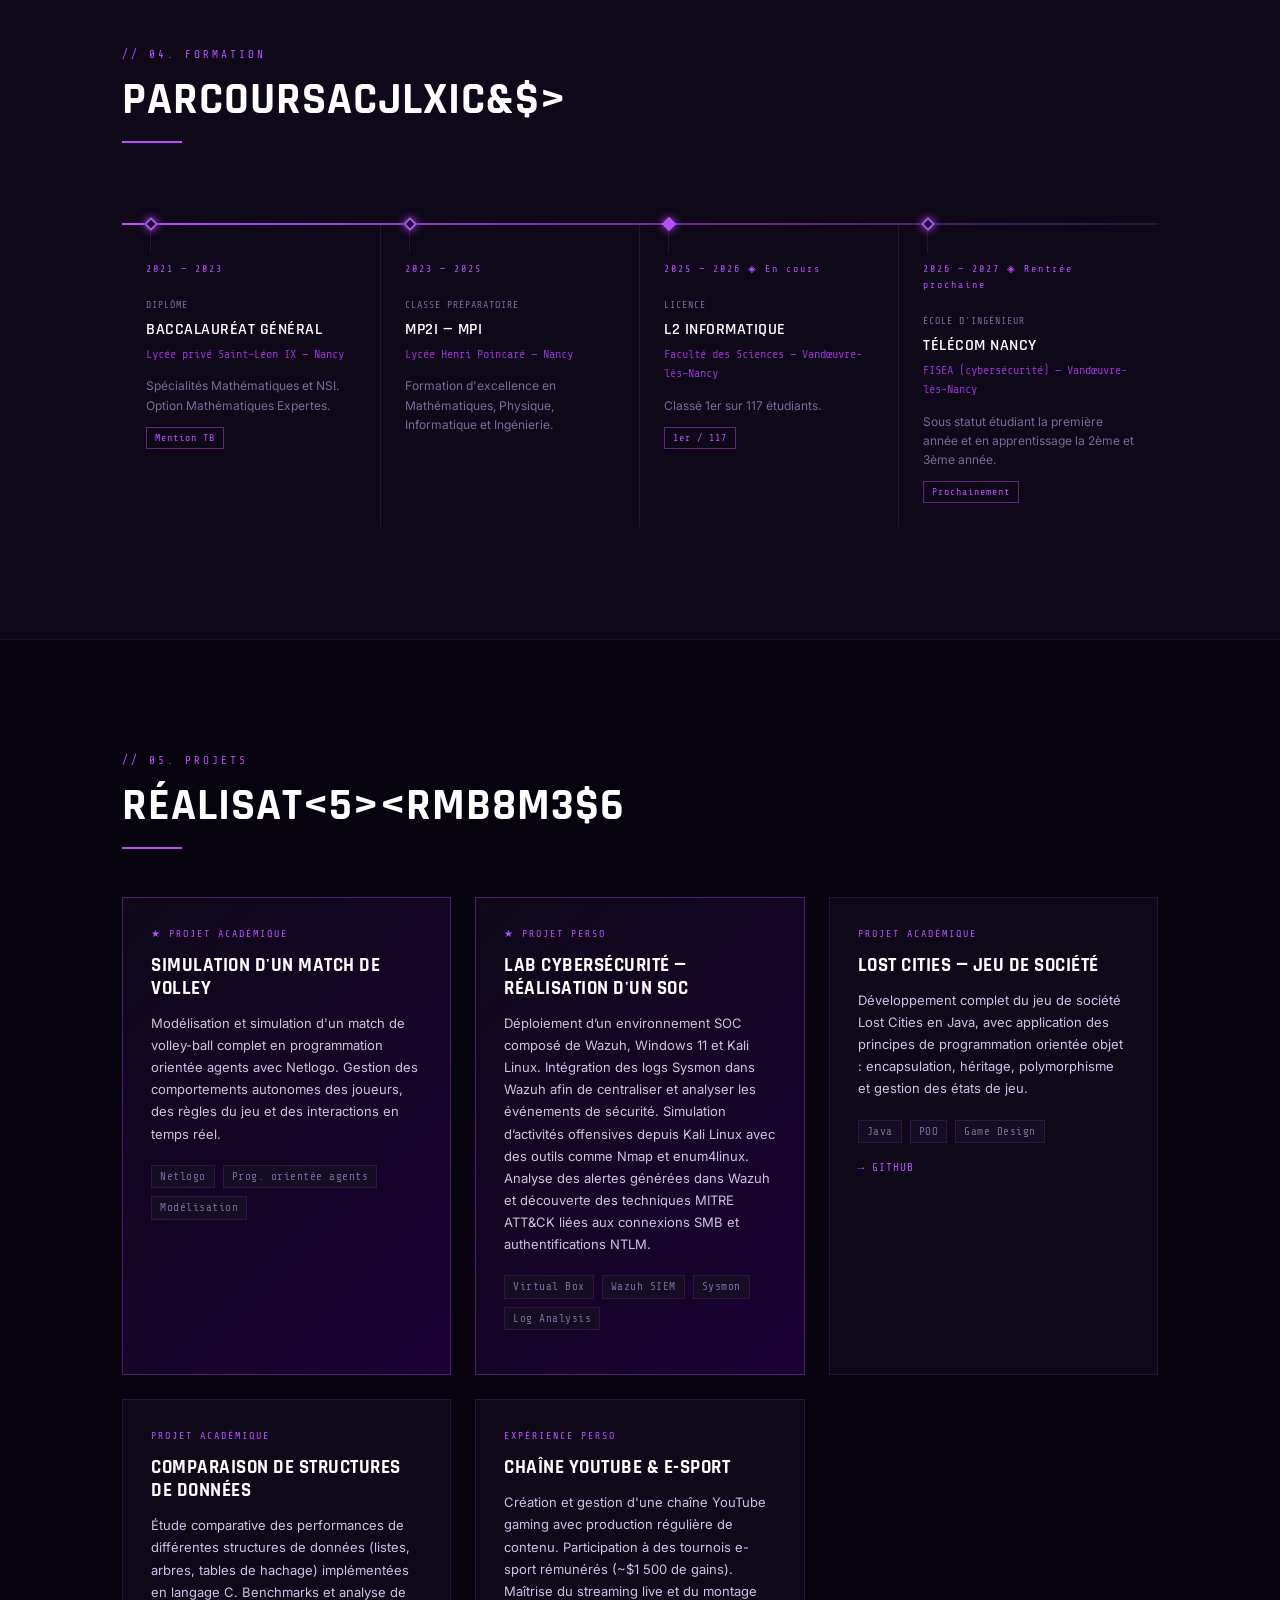
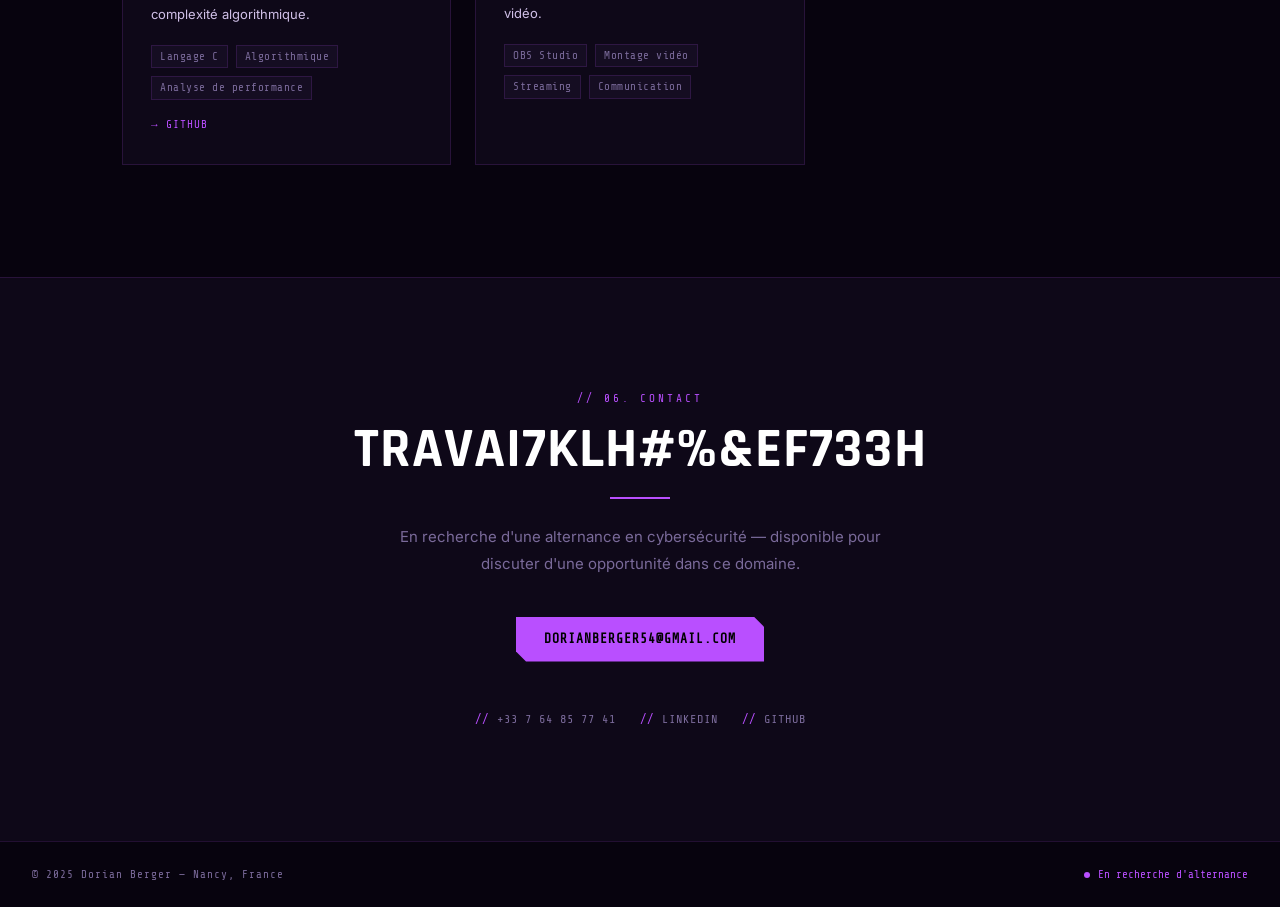
==== commit c0892f3b: "Add files via upload Amélioration du site web" ====
--- a/index.html
+++ b/index.html
@@ -1,6 +1,17 @@
 <!DOCTYPE html>
 <html lang="fr">
 <head>
+
+<!-- Google tag (gtag.js) -->
+<script async src="https://www.googletagmanager.com/gtag/js?id=G-J837BRSVMG"></script>
+<script>
+  window.dataLayer = window.dataLayer || [];
+  function gtag(){dataLayer.push(arguments);}
+  gtag('js', new Date());
+
+  gtag('config', 'G-J837BRSVMG');
+</script>
+
 <meta charset="UTF-8">
 <meta name="viewport" content="width=device-width, initial-scale=1.0">
 <title>Dorian Berger — Cybersécurité</title>
@@ -9,19 +20,19 @@
   *, *::before, *::after { box-sizing: border-box; margin: 0; padding: 0; }
 
   :root {
-    --green: #00ff88;
-    --green-dim: #00cc6a;
-    --green-dark: #003322;
-    --green-glow: rgba(0,255,136,0.15);
+    --green: #b94fff;
+    --green-dim: #9333cc;
+    --green-dark: #1a0033;
+    --green-glow: rgba(185,79,255,0.15);
     --red: #ff3366;
-    --amber: #ffaa00;
-    --bg: #060a0e;
-    --bg2: #0b1117;
-    --bg3: #111820;
-    --border: rgba(0,255,136,0.15);
-    --border-hover: rgba(0,255,136,0.4);
-    --text: #c8d8e8;
-    --text-dim: #6a8a9a;
+    --amber: #cc88ff;
+    --bg: #07030e;
+    --bg2: #0e0818;
+    --bg3: #150d22;
+    --border: rgba(185,79,255,0.15);
+    --border-hover: rgba(185,79,255,0.45);
+    --text: #d0c0e8;
+    --text-dim: #7a6a9a;
     --mono: 'Share Tech Mono', monospace;
     --title: 'Rajdhani', sans-serif;
     --body: 'Inter', sans-serif;
@@ -53,8 +64,8 @@
     position: fixed;
     top: 0; left: 0; right: 0; bottom: 0;
     background-image:
-      linear-gradient(rgba(0,255,136,0.03) 1px, transparent 1px),
-      linear-gradient(90deg, rgba(0,255,136,0.03) 1px, transparent 1px);
+      linear-gradient(rgba(185,79,255,0.04) 1px, transparent 1px),
+      linear-gradient(90deg, rgba(185,79,255,0.04) 1px, transparent 1px);
     background-size: 50px 50px;
     pointer-events: none;
     z-index: 0;
@@ -69,7 +80,7 @@
     display: flex;
     align-items: center;
     justify-content: space-between;
-    background: rgba(6,10,14,0.85);
+    background: rgba(7,3,14,0.88);
     backdrop-filter: blur(12px);
     border-bottom: 1px solid var(--border);
   }
@@ -548,7 +559,7 @@
   }
 
   .chrono-item:last-child { border-right: none; }
-  .chrono-item:hover { background: rgba(0,255,136,0.03); }
+  .chrono-item:hover { background: rgba(185,79,255,0.04); }
 
   /* dot on the axis */
   .chrono-dot {
@@ -660,7 +671,7 @@
   }
 
   .project-card.featured {
-    border-color: rgba(0,255,136,0.3);
+    border-color: rgba(185,79,255,0.35);
     background: linear-gradient(135deg, var(--bg2), var(--green-dark));
   }
 
@@ -820,10 +831,107 @@
 </head>
 <body>
 <div class="grid-bg"></div>
+<canvas id="matrix-canvas"></canvas>
+
+<style>
+  #matrix-canvas {
+    position: fixed;
+    top: 0; left: 0;
+    width: 100%; height: 100%;
+    pointer-events: none;
+    z-index: 0;
+    opacity: 0.13;
+  }
+
+  .glitch { position: relative; }
+  .glitch::before,
+  .glitch::after {
+    content: attr(data-text);
+    position: absolute;
+    top: 0; left: 0;
+    width: 100%; height: 100%;
+    font-family: inherit; font-size: inherit;
+    font-weight: inherit; color: inherit;
+    text-transform: inherit; letter-spacing: inherit; line-height: inherit;
+  }
+  .glitch::before {
+    color: #ff00ff;
+    animation: glitch-before 4s infinite;
+    clip-path: polygon(0 0, 100% 0, 100% 33%, 0 33%);
+    opacity: 0;
+  }
+  .glitch::after {
+    color: #00eeff;
+    animation: glitch-after 4s infinite;
+    clip-path: polygon(0 66%, 100% 66%, 100% 100%, 0 100%);
+    opacity: 0;
+  }
+  @keyframes glitch-before {
+    0%,84%,100%{opacity:0;transform:none}
+    85%{opacity:.9;transform:translateX(-5px) skewX(-1deg)}
+    87%{opacity:0}
+    90%{opacity:.7;transform:translateX(4px)}
+    92%,99%{opacity:0}
+  }
+  @keyframes glitch-after {
+    0%,84%,100%{opacity:0;transform:none}
+    86%{opacity:.8;transform:translateX(5px) skewX(1deg)}
+    88%{opacity:0}
+    91%{opacity:.6;transform:translateX(-4px)}
+    93%,99%{opacity:0}
+  }
+
+  #scan-terminal {
+    position: fixed;
+    bottom: 1.5rem; right: 1.5rem;
+    width: 320px;
+    background: rgba(14,8,24,0.93);
+    border: 1px solid rgba(185,79,255,0.35);
+    font-family: 'Share Tech Mono', monospace;
+    font-size: 11px;
+    z-index: 50;
+    box-shadow: 0 0 30px rgba(185,79,255,0.12);
+  }
+  #scan-terminal .t-header {
+    padding: 6px 12px;
+    background: rgba(185,79,255,0.1);
+    border-bottom: 1px solid rgba(185,79,255,0.2);
+    display: flex; align-items: center; justify-content: space-between;
+    color: #b94fff; letter-spacing: 2px; font-size: 10px;
+  }
+  #scan-terminal .t-dots { color: rgba(185,79,255,0.35); letter-spacing: 4px; }
+  #scan-terminal .t-body {
+    padding: 10px 12px; height: 140px; overflow: hidden;
+    display: flex; flex-direction: column; justify-content: flex-end; gap: 3px;
+  }
+  .scan-line { display: flex; gap: 8px; line-height: 1.5; }
+  .sl-time { color: rgba(185,79,255,0.45); flex-shrink:0; }
+  .sl-ok   { color: #b94fff; }
+  .sl-warn { color: #ff3366; }
+  .sl-info { color: #cc88ff; }
+  .sl-msg  { color: #7a6a9a; }
+  #scan-close {
+    cursor:pointer; opacity:.5; font-size:14px; color:#b94fff;
+    background:none; border:none; line-height:1; padding:0;
+  }
+  #scan-close:hover{opacity:1}
+  #scan-cursor {
+    display:inline-block; width:6px; height:11px;
+    background:#b94fff; vertical-align:middle;
+    animation:blink 1s step-end infinite; margin-left:2px;
+  }
+  #hex-stream {
+    font-family:'Share Tech Mono',monospace; font-size:10px;
+    color:rgba(185,79,255,0.3); letter-spacing:2px;
+    overflow:hidden; white-space:nowrap; max-width:180px;
+  }
+  @media(max-width:768px){#scan-terminal,#hex-stream{display:none}}
+</style>
 
 <!-- NAV -->
 <nav>
   <div class="nav-logo"><span>// </span>dorian.berger<span>.sec</span></div>
+  <div id="hex-stream">00 ff a3 b9 4f ff</div>
   <ul class="nav-links">
     <li><a href="#about">Profil</a></li>
     <li><a href="#skills">Skills</a></li>
@@ -838,7 +946,7 @@
 <section id="hero">
   <div class="hero-inner">
     <div class="hero-tag fade-up">Cybersécurité &amp; Ethical Hacking</div>
-    <h1 class="hero-name fade-up">Dorian<br><span class="accent">Berger</span></h1>
+    <h1 class="hero-name fade-up glitch" data-text="Dorian">Dorian<br><span class="accent">Berger</span></h1>
     <p class="hero-role fade-up">
       <span id="typed-text">Étudiant en Cybersécurité</span><span class="cursor"></span>
     </p>
@@ -1209,6 +1317,18 @@
   </div>
 </footer>
 
+<!-- SCAN TERMINAL -->
+<div id="scan-terminal">
+  <div class="t-header">
+    <span class="t-dots">● ● ●</span>
+    <span>THREAT_MONITOR.SH</span>
+    <button id="scan-close" title="Fermer">✕</button>
+  </div>
+  <div class="t-body" id="scan-body">
+    <div class="scan-line"><span class="sl-time">00:00:00</span><span class="sl-info">[INIT]</span><span class="sl-msg">Démarrage du moniteur...</span></div>
+  </div>
+</div>
+
 <script>
   const roles = ["Étudiant en Cybersécurité", "En recherche d'alternance", "Pentest & Sécurité des SI", "Futur Cyber Analyst"];
   let ri = 0, ci = 0, del = false;
@@ -1228,6 +1348,153 @@
     setTimeout(typeLoop, del ? 50 : 80);
   }
   typeLoop();
+
+  // ── MATRIX RAIN ──────────────────────────────────────────────
+  (function() {
+    const canvas = document.getElementById('matrix-canvas');
+    const ctx = canvas.getContext('2d');
+    const chars = 'アイウエオカキクケコサシスセソタチツテトナニヌネノ0123456789ABCDEF<>{}[]|\\/.,:;!?#@$%^&*()_+-=~`';
+    let cols, drops;
+
+    function init() {
+      canvas.width = window.innerWidth;
+      canvas.height = window.innerHeight;
+      cols = Math.floor(canvas.width / 18);
+      drops = Array(cols).fill(1);
+    }
+
+    function draw() {
+      ctx.fillStyle = 'rgba(7,3,14,0.08)';
+      ctx.fillRect(0, 0, canvas.width, canvas.height);
+      ctx.font = '14px Share Tech Mono, monospace';
+      for (let i = 0; i < cols; i++) {
+        const ch = chars[Math.floor(Math.random() * chars.length)];
+        const x = i * 18;
+        const y = drops[i] * 18;
+        // gradient from bright head to dim tail
+        const brightness = Math.random();
+        ctx.fillStyle = brightness > 0.97
+          ? '#ffffff'
+          : brightness > 0.85
+          ? '#e0aaff'
+          : '#b94fff';
+        ctx.fillText(ch, x, y);
+        if (y > canvas.height && Math.random() > 0.975) drops[i] = 0;
+        drops[i]++;
+      }
+    }
+
+    init();
+    window.addEventListener('resize', init);
+    setInterval(draw, 55);
+  })();
+
+  // ── LIVE SCAN TERMINAL ────────────────────────────────────────
+  (function() {
+    const body = document.getElementById('scan-body');
+    const closeBtn = document.getElementById('scan-close');
+    closeBtn.addEventListener('click', () => {
+      document.getElementById('scan-terminal').style.display = 'none';
+    });
+
+    const ips = () => `${r(10,223)}.${r(0,255)}.${r(0,255)}.${r(1,254)}`;
+    const ports = [22,23,80,443,445,3389,8080,8443,27017,6379];
+    const cves = ['CVE-2024-3094','CVE-2023-44487','CVE-2024-21762','CVE-2023-23397'];
+    function r(a,b){return Math.floor(Math.random()*(b-a+1))+a;}
+    function ts(){const d=new Date();return[d.getHours(),d.getMinutes(),d.getSeconds()].map(x=>String(x).padStart(2,'0')).join(':');}
+
+    const events = [
+      ()=>({cls:'sl-ok',tag:'[SCAN]',msg:`Port ${ports[r(0,ports.length-1)]} ouvert sur ${ips()}`}),
+      ()=>({cls:'sl-warn',tag:'[ALERT]',msg:`Tentative de connexion SSH depuis ${ips()}`}),
+      ()=>({cls:'sl-info',tag:'[INFO]',msg:`Analyse réseau : ${r(1,255)} hôtes détectés`}),
+      ()=>({cls:'sl-warn',tag:'[VULN]',msg:`${cves[r(0,cves.length-1)]} détecté`}),
+      ()=>({cls:'sl-ok',tag:'[FW]',msg:`Règle DROP appliquée → ${ips()}`}),
+      ()=>({cls:'sl-info',tag:'[LOG]',msg:`${r(100,9999)} paquets analysés`}),
+      ()=>({cls:'sl-warn',tag:'[IDS]',msg:`Signature Nmap détectée depuis ${ips()}`}),
+      ()=>({cls:'sl-ok',tag:'[AUTH]',msg:`Connexion refusée — brute force bloqué`}),
+      ()=>({cls:'sl-info',tag:'[SIEM]',msg:`Corrélation d'événements en cours...`}),
+      ()=>({cls:'sl-warn',tag:'[MITM]',msg:`ARP spoofing suspect sur ${ips()}`}),
+    ];
+
+    function addLine() {
+      const ev = events[r(0,events.length-1)]();
+      const line = document.createElement('div');
+      line.className = 'scan-line';
+      line.innerHTML = `<span class="sl-time">${ts()}</span><span class="${ev.cls}">${ev.tag}</span><span class="sl-msg">${ev.msg}</span>`;
+      body.appendChild(line);
+      // Keep max 7 lines
+      while (body.children.length > 7) body.removeChild(body.firstChild);
+    }
+
+    setTimeout(() => {
+      addLine();
+      setInterval(addLine, r(1200, 2800));
+      setInterval(() => { if (body.lastElementChild) {} setInterval(addLine, r(800,2000)); }, 8000);
+    }, 1500);
+  })();
+
+  // ── HEX STREAM IN NAV ────────────────────────────────────────
+  (function() {
+    const el = document.getElementById('hex-stream');
+    if (!el) return;
+    function randHex() {
+      return Array.from({length:6}, () => Math.floor(Math.random()*256).toString(16).padStart(2,'0')).join(' ');
+    }
+    setInterval(() => { el.textContent = randHex(); }, 400);
+  })();
+
+  // ── DECIPHER EFFECT ON SCROLL ─────────────────────────────────
+  (function() {
+    const charset = 'ABCDEFGHIJKLMNOPQRSTUVWXYZ0123456789@#$%&!?<>';
+    function decipher(el) {
+      if (el.dataset.deciphered) return;
+      el.dataset.deciphered = '1';
+      const original = el.textContent;
+      let iter = 0;
+      const maxIter = original.length * 3;
+      const iv = setInterval(() => {
+        el.textContent = original.split('').map((ch, i) => {
+          if (ch === ' ' || ch === '\n') return ch;
+          if (i < iter / 3) return ch;
+          return charset[Math.floor(Math.random() * charset.length)];
+        }).join('');
+        iter++;
+        if (iter > maxIter) { el.textContent = original; clearInterval(iv); }
+      }, 30);
+    }
+
+    const targets = document.querySelectorAll('.section-title');
+    const obs = new IntersectionObserver((entries) => {
+      entries.forEach(e => { if (e.isIntersecting) decipher(e.target); });
+    }, { threshold: 0.3 });
+    targets.forEach(t => obs.observe(t));
+  })();
+
+  // ── CURSOR TRAIL ──────────────────────────────────────────────
+  (function() {
+    const trail = [];
+    const max = 8;
+    for (let i = 0; i < max; i++) {
+      const d = document.createElement('div');
+      d.style.cssText = `position:fixed;pointer-events:none;z-index:9998;width:${6-i*0.5}px;height:${6-i*0.5}px;border-radius:50%;background:rgba(185,79,255,${0.6 - i*0.07});transition:transform 0.05s;top:-20px;left:-20px;`;
+      document.body.appendChild(d);
+      trail.push({el:d, x:0, y:0});
+    }
+    let mx=0, my=0;
+    window.addEventListener('mousemove', e => { mx=e.clientX; my=e.clientY; });
+    function animTrail() {
+      let lx=mx, ly=my;
+      trail.forEach((t,i) => {
+        const delay = i * 0.35;
+        t.x += (lx - t.x) * (0.4 - i*0.04);
+        t.y += (ly - t.y) * (0.4 - i*0.04);
+        t.el.style.transform = `translate(${t.x - 3}px, ${t.y - 3}px)`;
+        lx = t.x; ly = t.y;
+      });
+      requestAnimationFrame(animTrail);
+    }
+    animTrail();
+  })();
 </script>
 </body>
 </html>
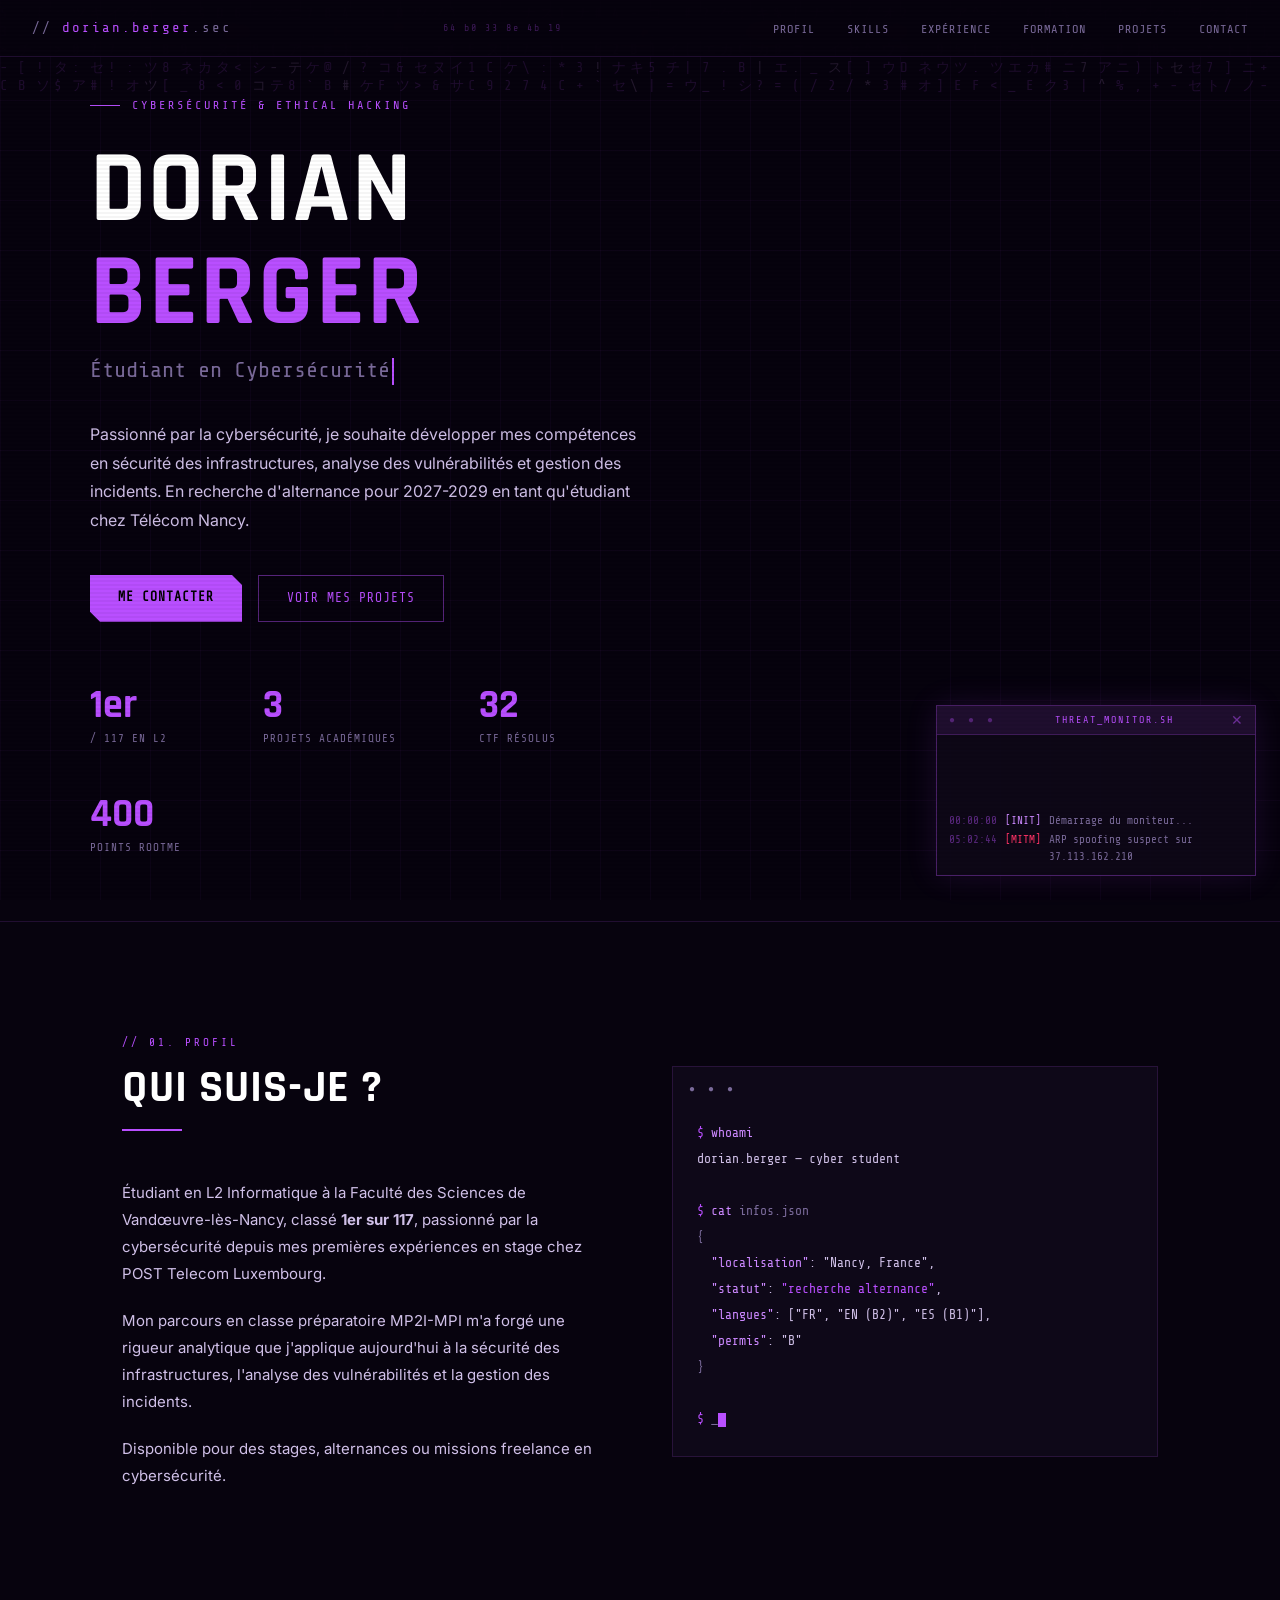
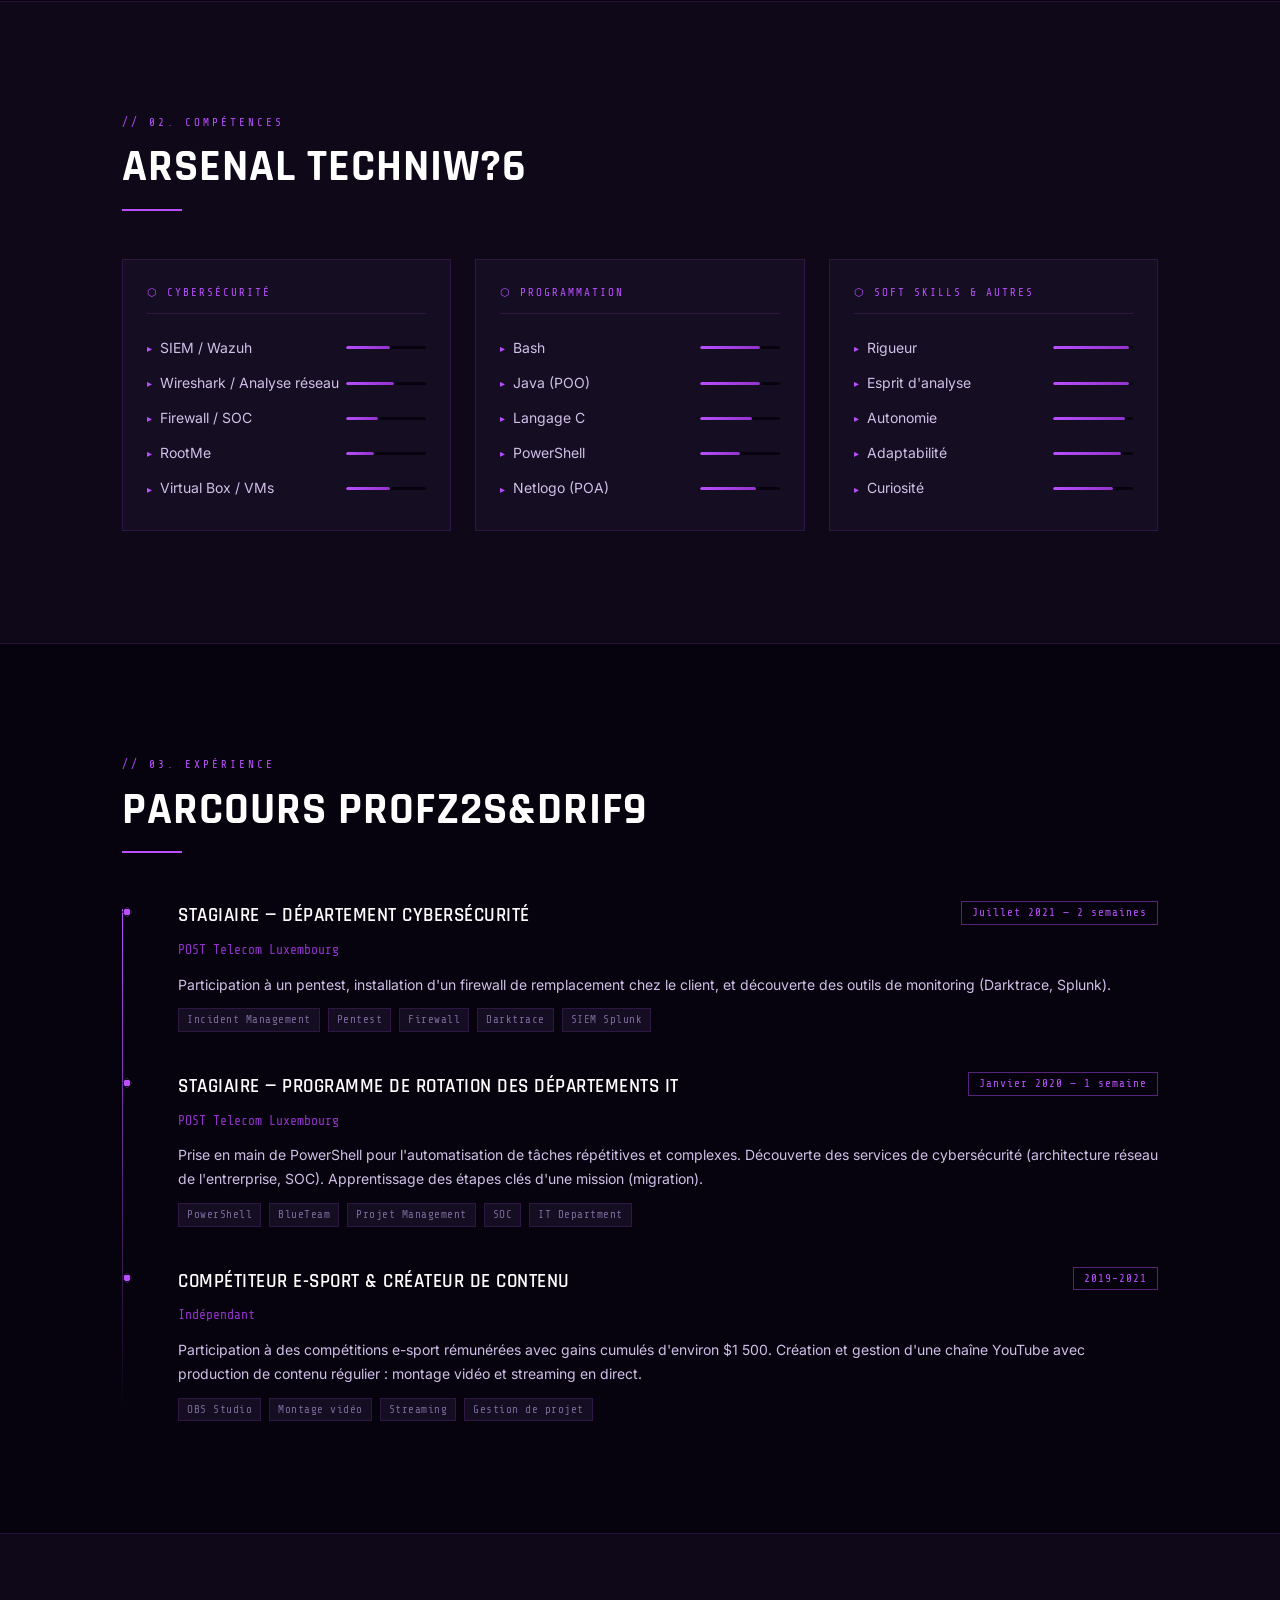
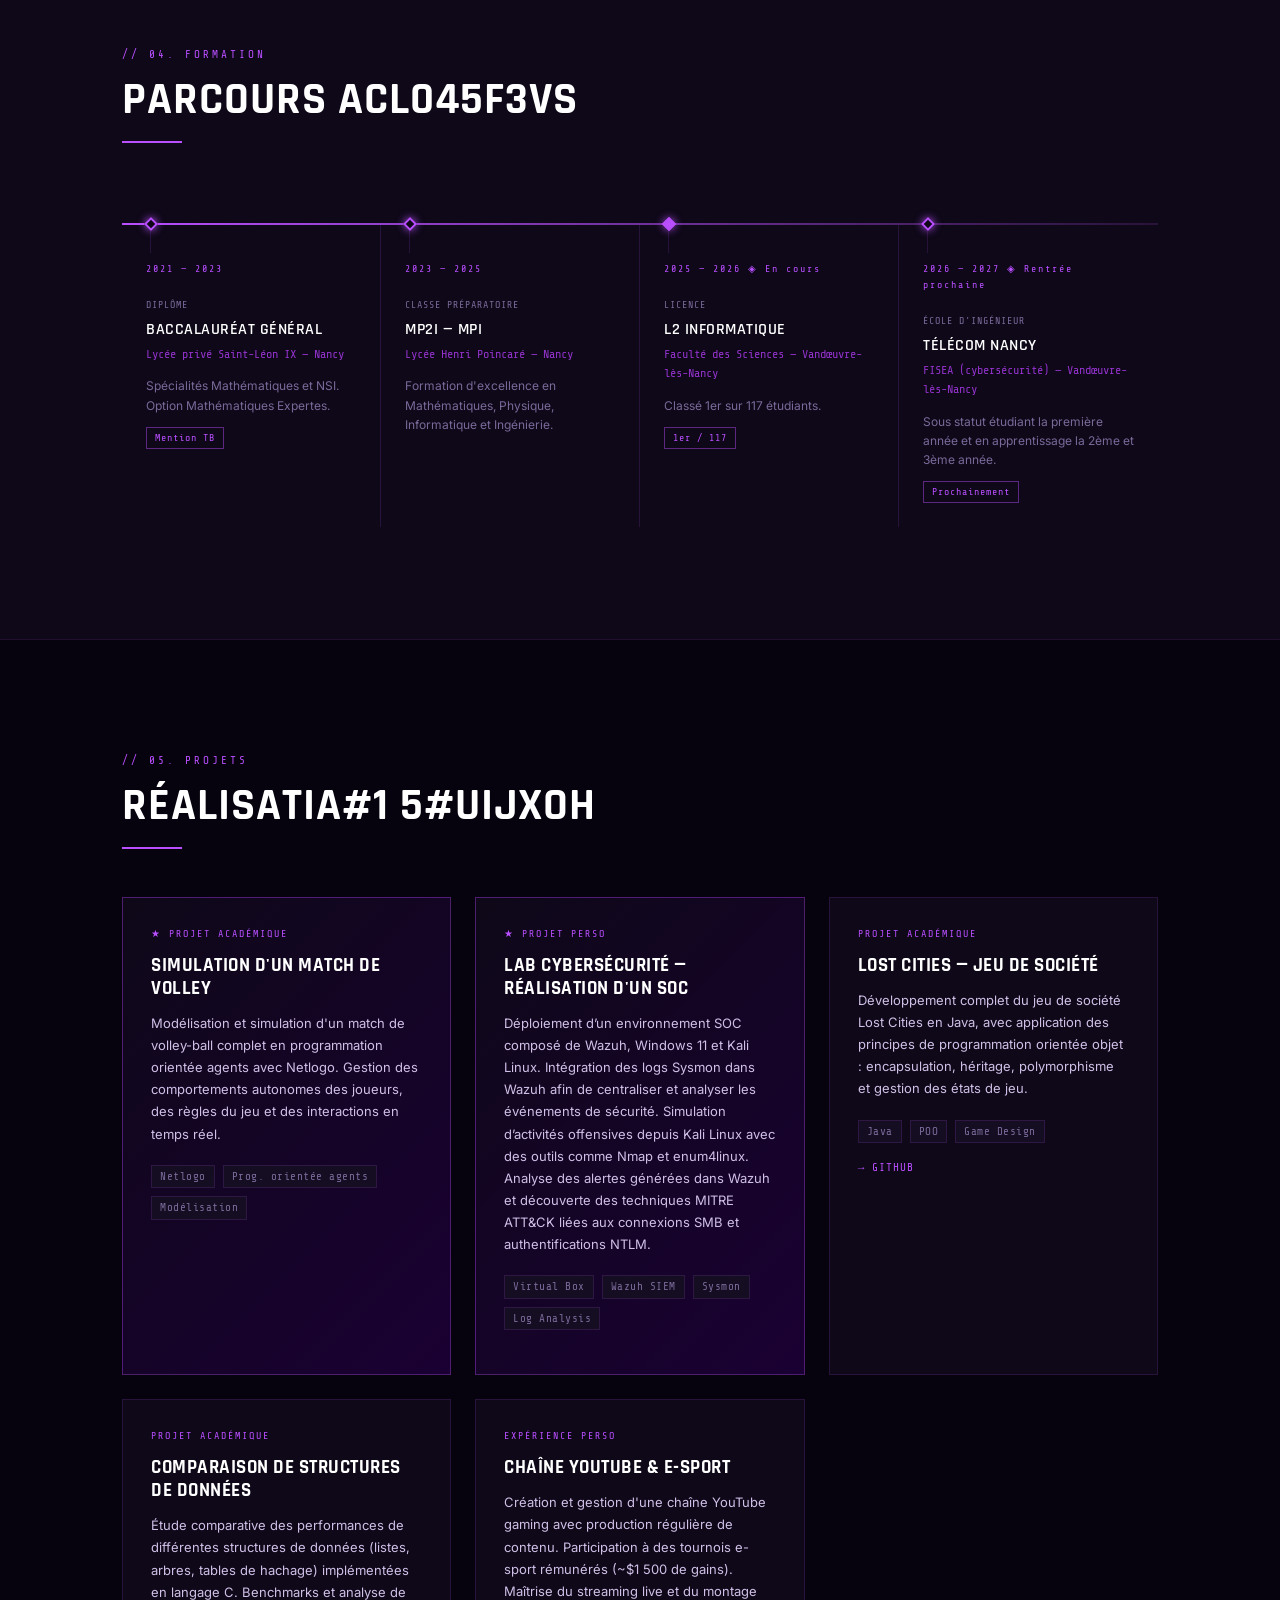
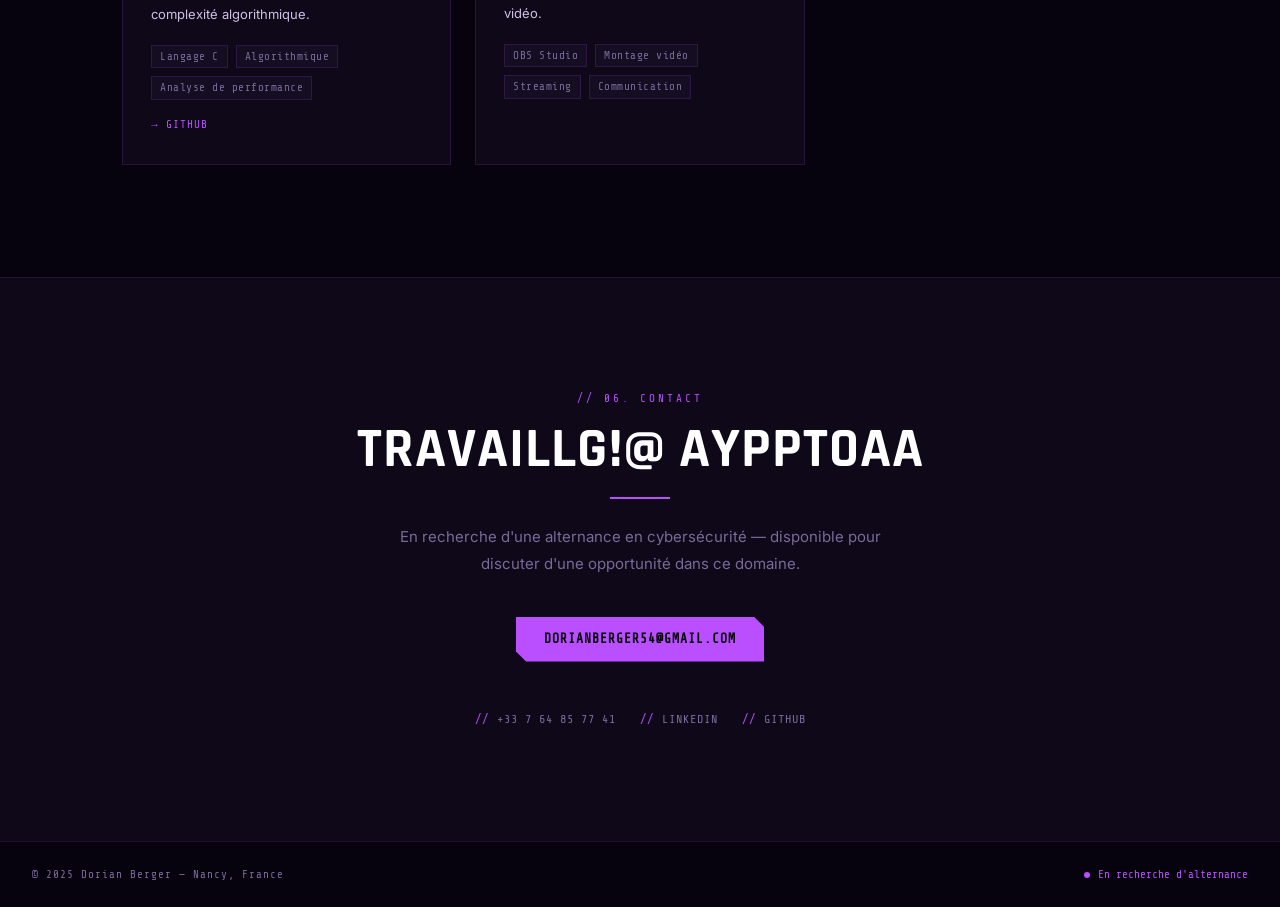
==== commit 3677f98c: "Add files via upload Update site web" ====
--- a/index.html
+++ b/index.html
@@ -985,7 +985,7 @@
       <div class="about-text">
         <div class="section-header">
           <div class="section-tag">// 01. Profil</div>
-          <h2 class="section-title">Qui<br>suis-je ?</h2>
+          <h2 class="section-title">Qui suis-je ?</h2>
           <div class="section-divider"></div>
         </div>
         <p>
@@ -1023,7 +1023,7 @@
   <div class="container">
     <div class="section-header">
       <div class="section-tag">// 02. Compétences</div>
-      <h2 class="section-title">Arsenal<br>Technique</h2>
+      <h2 class="section-title">Arsenal Technique</h2>
       <div class="section-divider"></div>
     </div>
     <div class="skills-grid">
@@ -1111,7 +1111,7 @@
   <div class="container">
     <div class="section-header">
       <div class="section-tag">// 03. Expérience</div>
-      <h2 class="section-title">Parcours<br>Professionnel</h2>
+      <h2 class="section-title">Parcours Professionnel</h2>
       <div class="section-divider"></div>
     </div>
     <div class="timeline">
@@ -1171,7 +1171,7 @@
   <div class="container">
     <div class="section-header">
       <div class="section-tag">// 04. Formation</div>
-      <h2 class="section-title">Parcours<br>Académique</h2>
+      <h2 class="section-title">Parcours Académique</h2>
       <div class="section-divider"></div>
     </div>
     <div class="chrono-wrap">
@@ -1224,7 +1224,7 @@
   <div class="container">
     <div class="section-header">
       <div class="section-tag">// 05. Projets</div>
-      <h2 class="section-title">Réalisations<br>Notables</h2>
+      <h2 class="section-title">Réalisations Notables</h2>
       <div class="section-divider"></div>
     </div>
     <div class="projects-grid">
@@ -1294,7 +1294,7 @@
 <section id="contact">
   <div class="container">
     <div class="section-tag" style="justify-content:center;display:flex;">// 06. Contact</div>
-    <h2 class="section-title" style="font-size:clamp(2rem,5vw,3.5rem);">Travaillons<br>Ensemble</h2>
+    <h2 class="section-title" style="font-size:clamp(2rem,5vw,3.5rem);">Travaillons Ensemble</h2>
     <div class="section-divider"></div>
     <p class="contact-desc">
       En recherche d'une alternance en cybersécurité — disponible pour discuter d'une opportunité dans ce domaine.
@@ -1445,22 +1445,37 @@
 
   // ── DECIPHER EFFECT ON SCROLL ─────────────────────────────────
   (function() {
-    const charset = 'ABCDEFGHIJKLMNOPQRSTUVWXYZ0123456789@#$%&!?<>';
+    const charset = 'ABCDEFGHIJKLMNOPQRSTUVWXYZ0123456789@#$%&!?';
+
+    function decipherNode(textNode, delay) {
+      const original = textNode.nodeValue;
+      if (!original || !original.trim()) return;
+      let iter = 0;
+      const maxIter = original.length * 3;
+      setTimeout(() => {
+        const iv = setInterval(() => {
+          textNode.nodeValue = original.split('').map((ch, i) => {
+            if (ch === ' ' || ch === '\n' || ch === '\r') return ch;
+            if (i < Math.floor(iter / 3)) return ch;
+            return charset[Math.floor(Math.random() * charset.length)];
+          }).join('');
+          iter++;
+          if (iter > maxIter) { textNode.nodeValue = original; clearInterval(iv); }
+        }, 30);
+      }, delay);
+    }
+
     function decipher(el) {
       if (el.dataset.deciphered) return;
       el.dataset.deciphered = '1';
-      const original = el.textContent;
-      let iter = 0;
-      const maxIter = original.length * 3;
-      const iv = setInterval(() => {
-        el.textContent = original.split('').map((ch, i) => {
-          if (ch === ' ' || ch === '\n') return ch;
-          if (i < iter / 3) return ch;
-          return charset[Math.floor(Math.random() * charset.length)];
-        }).join('');
-        iter++;
-        if (iter > maxIter) { el.textContent = original; clearInterval(iv); }
-      }, 30);
+      // Walk only text nodes, skip element nodes (preserves <br> etc.)
+      let d = 0;
+      el.childNodes.forEach(node => {
+        if (node.nodeType === Node.TEXT_NODE) {
+          decipherNode(node, d);
+          d += 120;
+        }
+      });
     }
 
     const targets = document.querySelectorAll('.section-title');
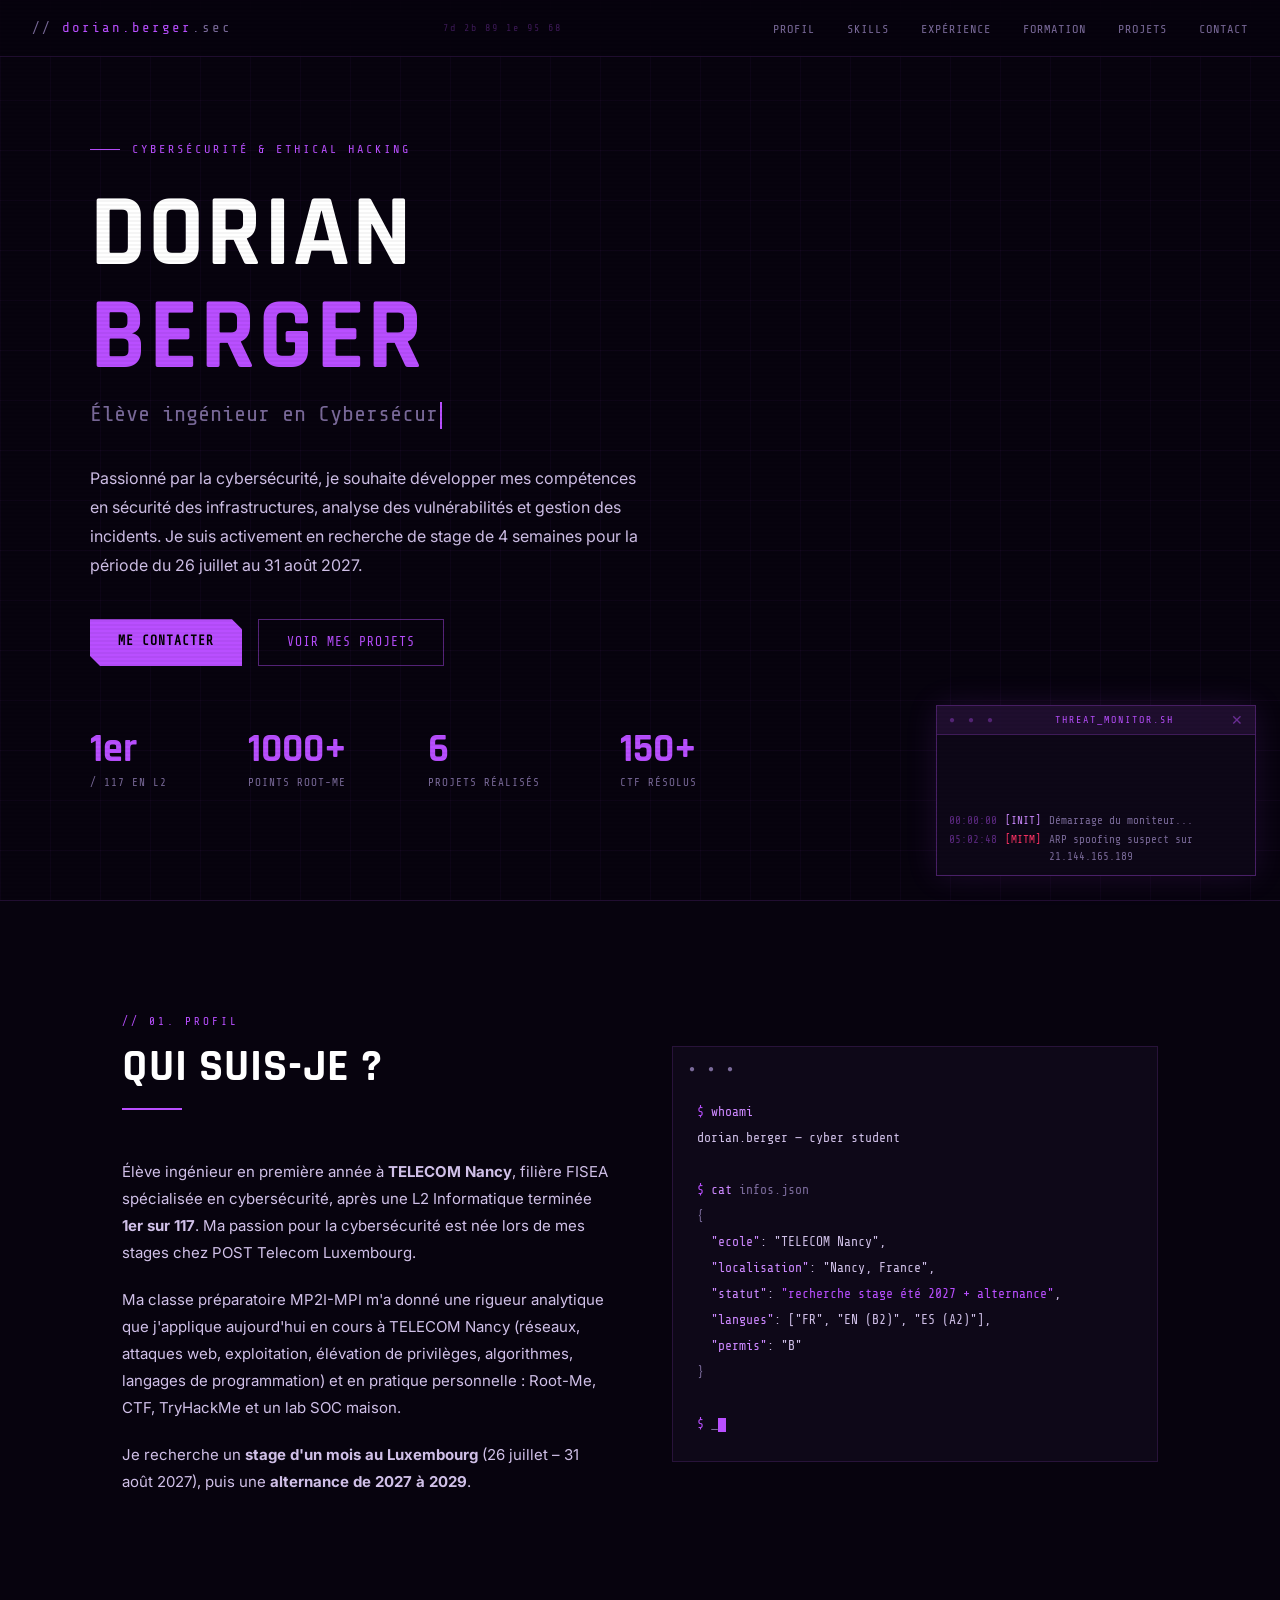
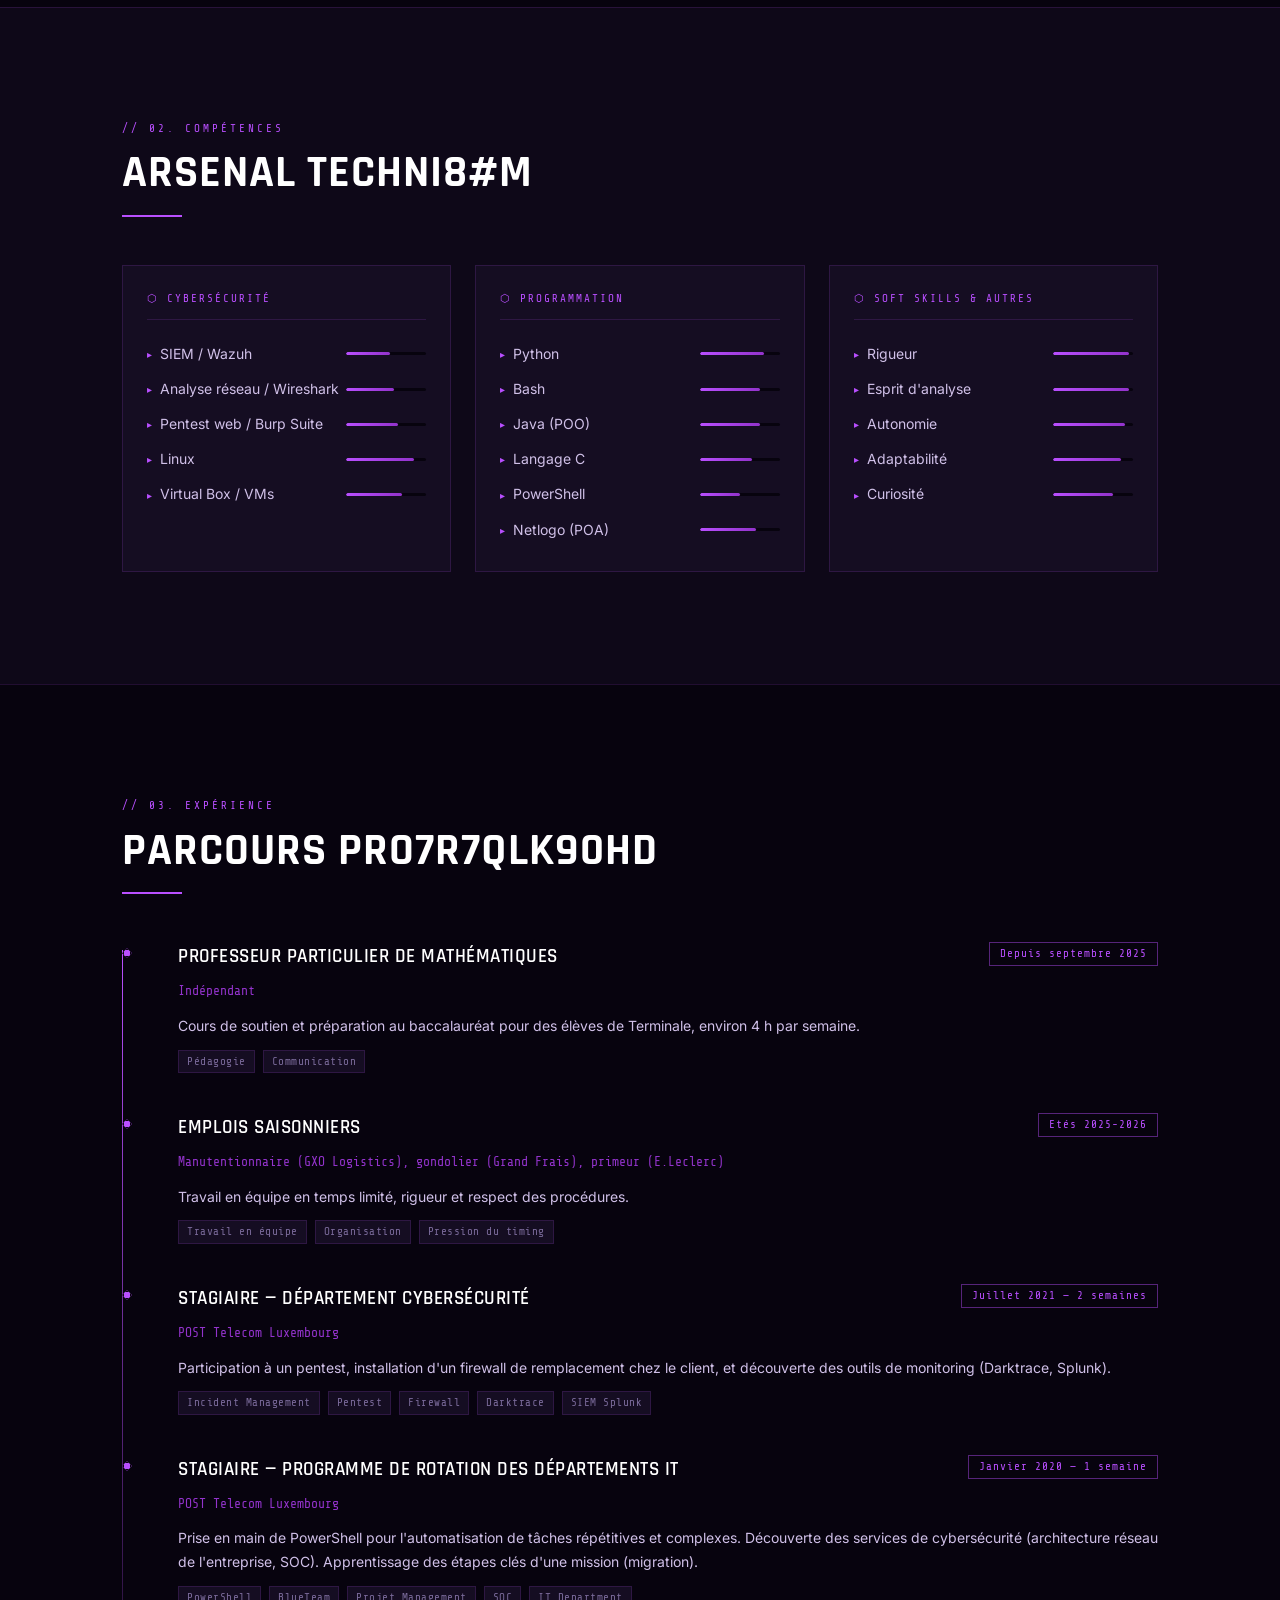
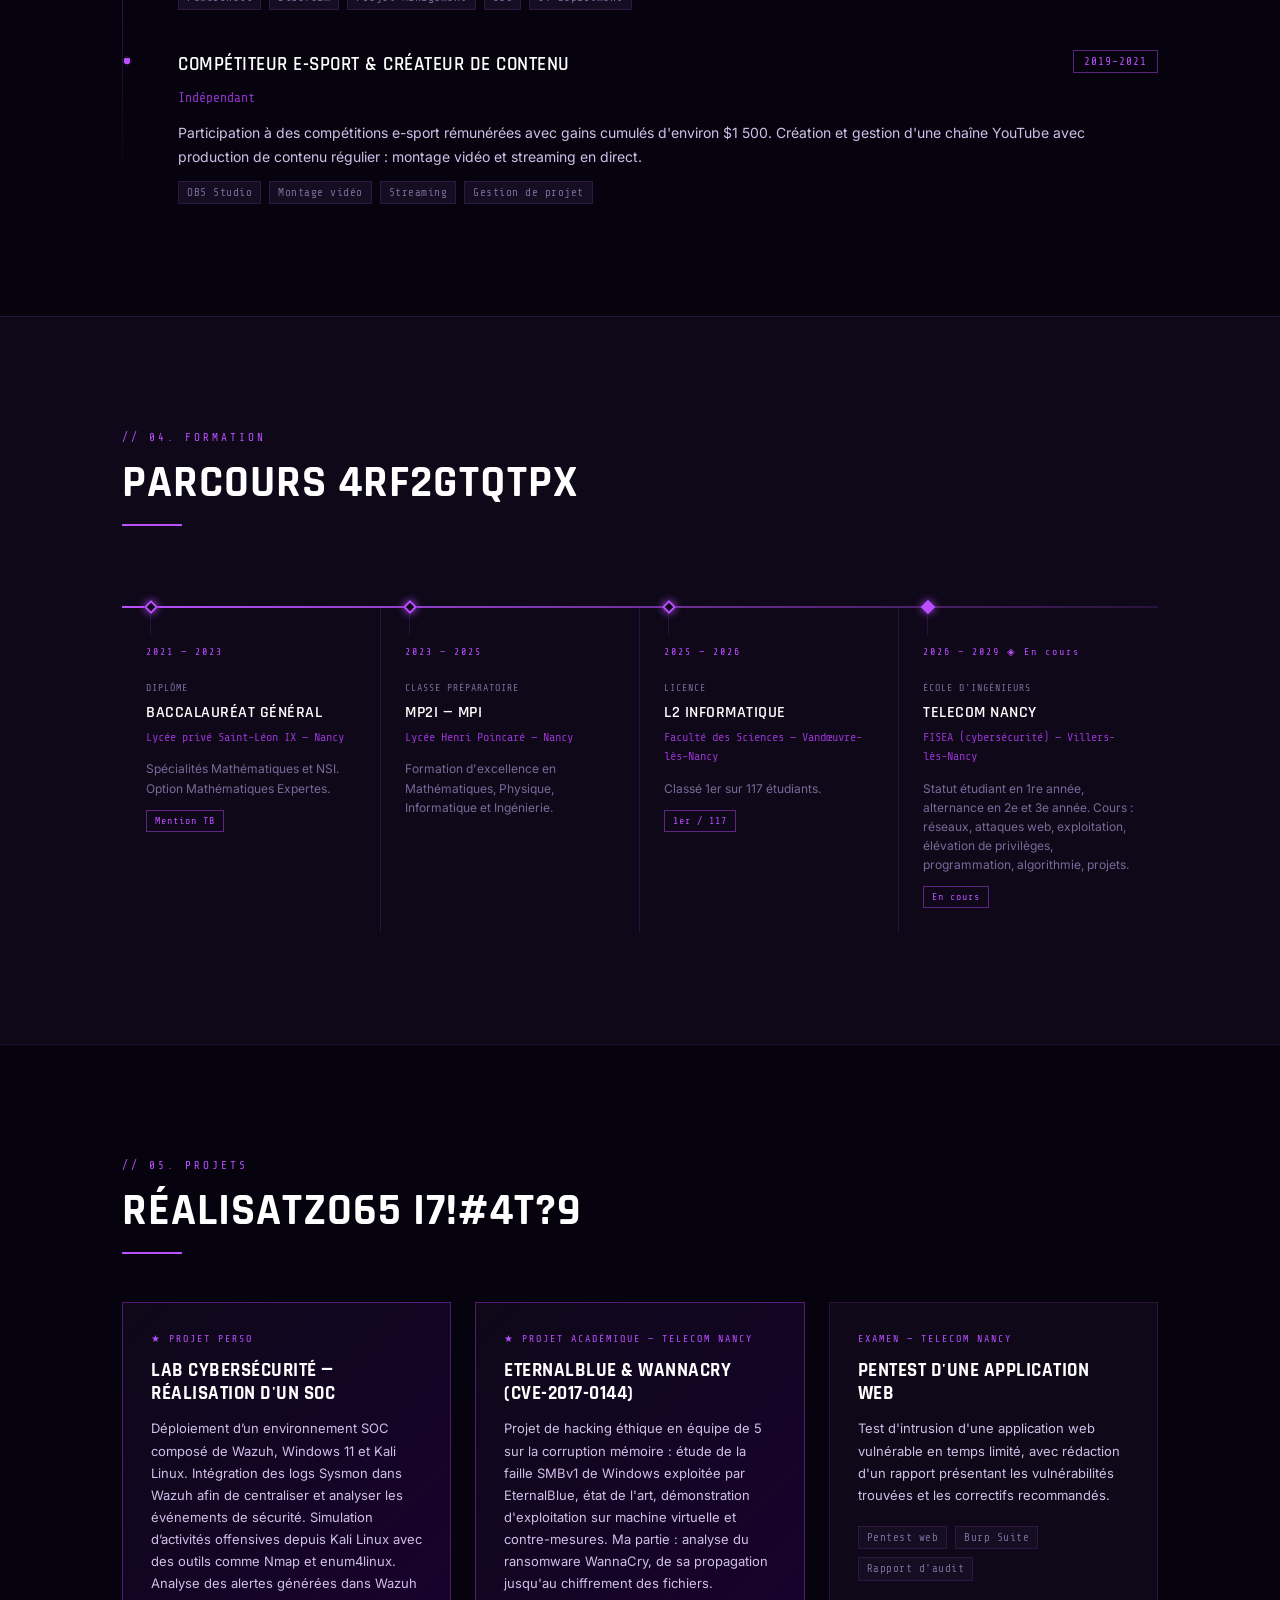
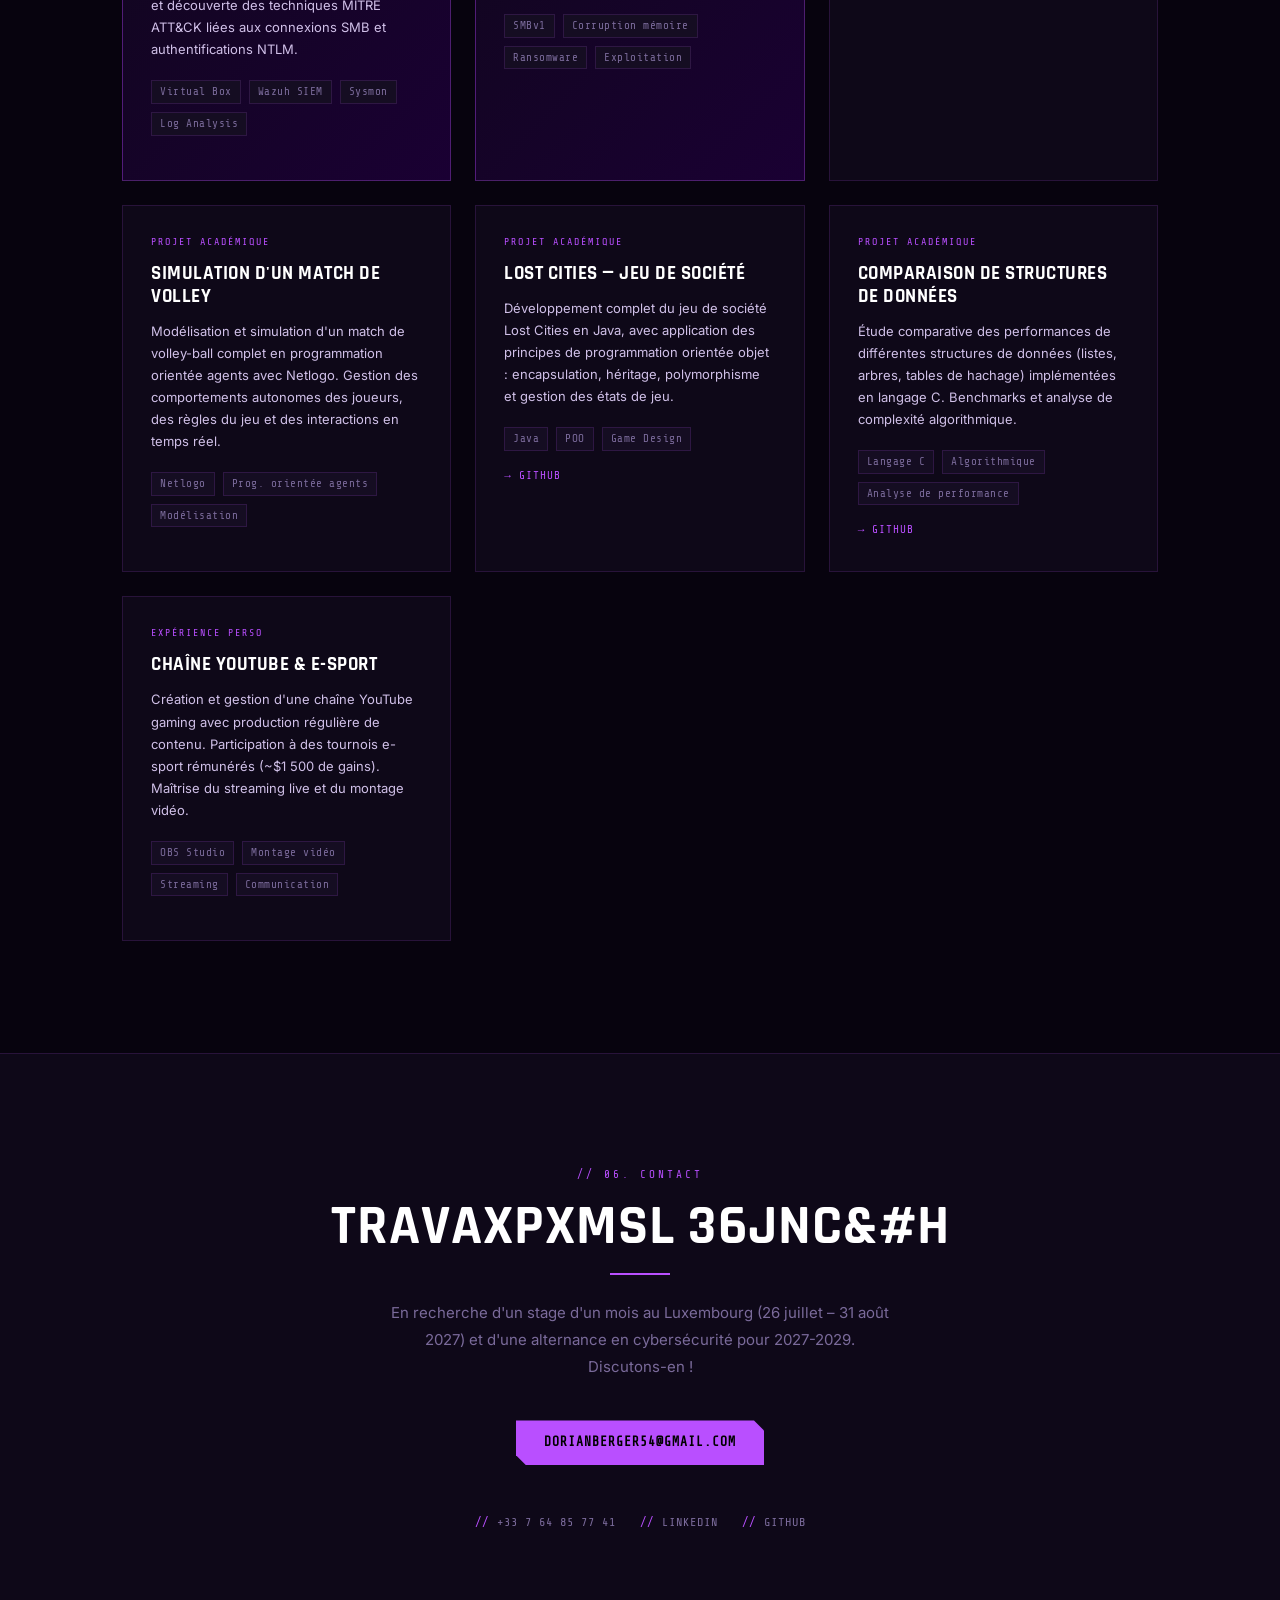
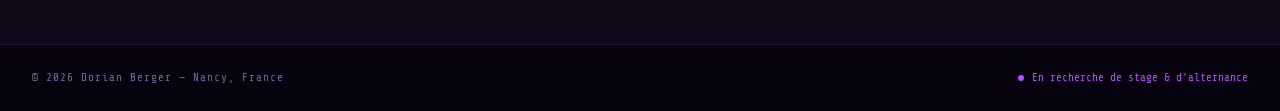
==== commit 865afe36: "Add files via upload MAJ du site web portfolio" ====
--- a/index.html
+++ b/index.html
@@ -243,9 +243,9 @@
   .hero-stats {
     margin-top: 4rem;
     display: grid;
-    grid-template-columns: repeat(3, auto);
+    grid-template-columns: repeat(4, auto);
     gap: 3rem;
-    max-width: 500px;
+    max-width: 640px;
   }
 
   .stat-val {
@@ -823,7 +823,7 @@
 
   @media (max-width: 768px) {
     .about-grid { grid-template-columns: 1fr; }
-    .hero-stats { grid-template-columns: repeat(3, auto); gap: 1.5rem; }
+    .hero-stats { grid-template-columns: repeat(2, auto); gap: 1.5rem; }
     nav { padding: 1rem; }
     .nav-links { gap: 1rem; }
   }
@@ -948,10 +948,10 @@
     <div class="hero-tag fade-up">Cybersécurité &amp; Ethical Hacking</div>
     <h1 class="hero-name fade-up glitch" data-text="Dorian">Dorian<br><span class="accent">Berger</span></h1>
     <p class="hero-role fade-up">
-      <span id="typed-text">Étudiant en Cybersécurité</span><span class="cursor"></span>
+      <span id="typed-text">Élève ingénieur en Cybersécurité</span><span class="cursor"></span>
     </p>
     <p class="hero-desc fade-up">
-      Passionné par la cybersécurité, je souhaite développer mes compétences en sécurité des infrastructures, analyse des vulnérabilités et gestion des incidents. En recherche d'alternance pour 2027-2029 en tant qu'étudiant chez Télécom Nancy.
+      Passionné par la cybersécurité, je souhaite développer mes compétences en sécurité des infrastructures, analyse des vulnérabilités et gestion des incidents. Je suis activement en recherche de stage de 4 semaines pour la période du 26 juillet au 31 août 2027.
     </p>
     <div class="hero-ctas fade-up">
       <a href="#contact" class="btn-primary">Me contacter</a>
@@ -963,16 +963,16 @@
         <div class="stat-label">/ 117 en L2</div>
       </div>
       <div>
-        <div class="stat-val">3</div>
-        <div class="stat-label">Projets académiques</div>
+        <div class="stat-val">1000+</div>
+        <div class="stat-label">Points Root-Me</div>
       </div>
       <div>
-        <div class="stat-val">32</div>
+        <div class="stat-val">6</div>
+        <div class="stat-label">Projets réalisés</div>
+      </div>
+      <div>
+        <div class="stat-val">150+</div>
         <div class="stat-label">CTF Résolus</div>
-      </div>
-      <div>
-        <div class="stat-val">400</div>
-        <div class="stat-label">Points RootMe</div>
       </div>
     </div>
   </div>
@@ -989,13 +989,13 @@
           <div class="section-divider"></div>
         </div>
         <p>
-          Étudiant en L2 Informatique à la Faculté des Sciences de Vandœuvre-lès-Nancy, classé <strong>1er sur 117</strong>, passionné par la cybersécurité depuis mes premières expériences en stage chez POST Telecom Luxembourg.
+          Élève ingénieur en première année à <strong>TELECOM Nancy</strong>, filière FISEA spécialisée en cybersécurité, après une L2 Informatique terminée <strong>1er sur 117</strong>. Ma passion pour la cybersécurité est née lors de mes stages chez POST Telecom Luxembourg.
         </p>
         <p>
-          Mon parcours en classe préparatoire MP2I-MPI m'a forgé une rigueur analytique que j'applique aujourd'hui à la sécurité des infrastructures, l'analyse des vulnérabilités et la gestion des incidents.
+          Ma classe préparatoire MP2I-MPI m'a donné une rigueur analytique que j'applique aujourd'hui en cours à TELECOM Nancy (réseaux, attaques web, exploitation, élévation de privilèges, algorithmes, langages de programmation) et en pratique personnelle : Root-Me, CTF, TryHackMe et un lab SOC maison.
         </p>
         <p>
-          Disponible pour des stages, alternances ou missions freelance en cybersécurité.
+          Je recherche un <strong>stage d'un mois au Luxembourg</strong> (26 juillet – 31 août 2027), puis une <strong>alternance de 2027 à 2029</strong>.
         </p>
       </div>
       <div class="terminal-card">
@@ -1005,9 +1005,10 @@
           <br>
           <div><span class="t-prompt">$ </span><span class="t-key">cat</span> <span class="t-dim">infos.json</span></div>
           <div class="t-dim">{</div>
+          <div>&nbsp;&nbsp;<span class="t-key">"ecole"</span>: <span class="t-val">"TELECOM Nancy"</span>,</div>
           <div>&nbsp;&nbsp;<span class="t-key">"localisation"</span>: <span class="t-val">"Nancy, France"</span>,</div>
-          <div>&nbsp;&nbsp;<span class="t-key">"statut"</span>: <span style="color:var(--green)">"recherche alternance"</span>,</div>
-          <div>&nbsp;&nbsp;<span class="t-key">"langues"</span>: <span class="t-val">["FR", "EN (B2)", "ES (B1)"]</span>,</div>
+          <div>&nbsp;&nbsp;<span class="t-key">"statut"</span>: <span style="color:var(--green)">"recherche stage été 2027 + alternance"</span>,</div>
+          <div>&nbsp;&nbsp;<span class="t-key">"langues"</span>: <span class="t-val">["FR", "EN (B2)", "ES (A2)"]</span>,</div>
           <div>&nbsp;&nbsp;<span class="t-key">"permis"</span>: <span class="t-val">"B"</span></div>
           <div class="t-dim">}</div>
           <br>
@@ -1035,26 +1036,30 @@
             <div class="skill-bar-wrap"><div class="skill-bar" style="width:55%"></div></div>
           </li>
           <li class="skill-item">
-            <span class="skill-name">Wireshark / Analyse réseau</span>
+            <span class="skill-name">Analyse réseau / Wireshark </span>
             <div class="skill-bar-wrap"><div class="skill-bar" style="width:60%"></div></div>
           </li>
           <li class="skill-item">
-            <span class="skill-name">Firewall / SOC</span>
-            <div class="skill-bar-wrap"><div class="skill-bar" style="width:40%"></div></div>
+            <span class="skill-name">Pentest web / Burp Suite</span>
+            <div class="skill-bar-wrap"><div class="skill-bar" style="width:65%"></div></div>
           </li>
           <li class="skill-item">
-            <span class="skill-name">RootMe</span>
-            <div class="skill-bar-wrap"><div class="skill-bar" style="width:35%"></div></div>
+            <span class="skill-name">Linux</span>
+            <div class="skill-bar-wrap"><div class="skill-bar" style="width:85%"></div></div>
           </li>
           <li class="skill-item">
             <span class="skill-name">Virtual Box / VMs</span>
-            <div class="skill-bar-wrap"><div class="skill-bar" style="width:55%"></div></div>
+            <div class="skill-bar-wrap"><div class="skill-bar" style="width:70%"></div></div>
           </li>
         </ul>
       </div>
       <div class="skill-card">
         <div class="skill-cat">⬡ Programmation</div>
         <ul class="skill-list">
+          <li class="skill-item">
+            <span class="skill-name">Python</span>
+            <div class="skill-bar-wrap"><div class="skill-bar" style="width:80%"></div></div>
+          </li>
           <li class="skill-item">
             <span class="skill-name">Bash</span>
             <div class="skill-bar-wrap"><div class="skill-bar" style="width:75%"></div></div>
@@ -1118,6 +1123,33 @@
       <div class="timeline-item">
         <div class="timeline-dot"></div>
         <div class="exp-header">
+          <div class="exp-title">Professeur particulier de mathématiques</div>
+          <div class="exp-badge">Depuis septembre 2025</div>
+        </div>
+        <div class="exp-company">Indépendant</div>
+        <p class="exp-desc">Cours de soutien et préparation au baccalauréat pour des élèves de Terminale, environ 4 h par semaine.</p>
+        <div class="exp-tags">
+          <span class="tag">Pédagogie</span>
+          <span class="tag">Communication</span>
+        </div>
+      </div>
+      <div class="timeline-item">
+        <div class="timeline-dot"></div>
+        <div class="exp-header">
+          <div class="exp-title">Emplois saisonniers</div>
+          <div class="exp-badge">Etés 2025-2026</div>
+        </div>
+        <div class="exp-company">Manutentionnaire (GXO Logistics), gondolier (Grand Frais), primeur (E.Leclerc)</div>
+        <p class="exp-desc">Travail en équipe en temps limité, rigueur et respect des procédures.</p>
+        <div class="exp-tags">
+          <span class="tag">Travail en équipe</span>
+          <span class="tag">Organisation</span>
+          <span class="tag">Pression du timing</span>
+        </div>
+      </div>
+      <div class="timeline-item">
+        <div class="timeline-dot"></div>
+        <div class="exp-header">
           <div class="exp-title">Stagiaire — Département Cybersécurité</div>
           <div class="exp-badge">Juillet 2021 — 2 semaines</div>
         </div>
@@ -1138,7 +1170,7 @@
           <div class="exp-badge">Janvier 2020 — 1 semaine</div>
         </div>
         <div class="exp-company">POST Telecom Luxembourg</div>
-        <p class="exp-desc">Prise en main de PowerShell pour l'automatisation de tâches répétitives et complexes. Découverte des services de cybersécurité (architecture réseau de l'entrerprise, SOC). Apprentissage des étapes clés d'une mission (migration).</p>
+        <p class="exp-desc">Prise en main de PowerShell pour l'automatisation de tâches répétitives et complexes. Découverte des services de cybersécurité (architecture réseau de l'entreprise, SOC). Apprentissage des étapes clés d'une mission (migration).</p>
         <div class="exp-tags">
           <span class="tag">PowerShell</span>
           <span class="tag">BlueTeam</span>
@@ -1196,23 +1228,23 @@
           <div class="chrono-school">Lycée Henri Poincaré — Nancy</div>
           <p class="chrono-desc">Formation d'excellence en Mathématiques, Physique, Informatique et Ingénierie.</p>
         </div>
-        <div class="chrono-item active">
+        <div class="chrono-item">
           <div class="chrono-dot"></div>
-          <div class="chrono-period">2025 — 2026 ◈ En cours</div>
+          <div class="chrono-period">2025 — 2026</div>
           <div class="chrono-type">Licence</div>
           <div class="chrono-degree">L2 Informatique</div>
           <div class="chrono-school">Faculté des Sciences — Vandœuvre-lès-Nancy</div>
           <p class="chrono-desc">Classé 1er sur 117 étudiants.</p>
           <span class="chrono-badge">1er / 117</span>
         </div>
-        <div class="chrono-item">
+        <div class="chrono-item active">
           <div class="chrono-dot"></div>
-          <div class="chrono-period">2026 — 2027 ◈ Rentrée prochaine</div>
-          <div class="chrono-type">école d'ingénieur</div>
-          <div class="chrono-degree">Télécom Nancy</div>
-          <div class="chrono-school">FISEA (cybersécurité) — Vandœuvre-lès-Nancy</div>
-          <p class="chrono-desc">Sous statut étudiant la première année et en apprentissage la 2ème et 3ème année.</p>
-          <span class="chrono-badge">Prochainement</span>
+          <div class="chrono-period">2026 — 2029 ◈ En cours</div>
+          <div class="chrono-type">École d'ingénieurs</div>
+          <div class="chrono-degree">TELECOM Nancy</div>
+          <div class="chrono-school">FISEA (cybersécurité) — Villers-lès-Nancy</div>
+          <p class="chrono-desc">Statut étudiant en 1re année, alternance en 2e et 3e année. Cours : réseaux, attaques web, exploitation, élévation de privilèges, programmation, algorithmie, projets.</p>
+          <span class="chrono-badge">En cours</span>
         </div>
       </div>
     </div>
@@ -1229,16 +1261,6 @@
     </div>
     <div class="projects-grid">
       <div class="project-card featured">
-        <div class="project-type">★ Projet académique</div>
-        <div class="project-name">Simulation d'un match de Volley</div>
-        <p class="project-desc">Modélisation et simulation d'un match de volley-ball complet en programmation orientée agents avec Netlogo. Gestion des comportements autonomes des joueurs, des règles du jeu et des interactions en temps réel.</p>
-        <div class="exp-tags" style="margin-bottom:1rem;">
-          <span class="tag">Netlogo</span>
-          <span class="tag">Prog. orientée agents</span>
-          <span class="tag">Modélisation</span>
-        </div>
-      </div>
-      <div class="project-card featured">
         <div class="project-type">★ Projet perso</div>
         <div class="project-name">Lab Cybersécurité — Réalisation d'un SOC </div>
         <p class="project-desc">Déploiement d’un environnement SOC composé de Wazuh, Windows 11 et Kali Linux. Intégration des logs Sysmon dans Wazuh afin de centraliser et analyser les événements de sécurité. Simulation d’activités offensives depuis Kali Linux avec des outils comme Nmap et enum4linux. Analyse des alertes générées dans Wazuh et découverte des techniques MITRE ATT&CK liées aux connexions SMB et authentifications NTLM.</p>
@@ -1247,6 +1269,37 @@
           <span class="tag">Wazuh SIEM</span>
           <span class="tag">Sysmon</span>
           <span class="tag">Log Analysis</span>
+        </div>
+      </div>
+      <div class="project-card featured">
+        <div class="project-type">★ Projet académique — TELECOM Nancy</div>
+        <div class="project-name">EternalBlue &amp; WannaCry (CVE-2017-0144)</div>
+        <p class="project-desc">Projet de hacking éthique en équipe de 5 sur la corruption mémoire : étude de la faille SMBv1 de Windows exploitée par EternalBlue, état de l'art, démonstration d'exploitation sur machine virtuelle et contre-mesures. Ma partie : analyse du ransomware WannaCry, de sa propagation jusqu'au chiffrement des fichiers.</p>
+        <div class="exp-tags" style="margin-bottom:1rem;">
+          <span class="tag">SMBv1</span>
+          <span class="tag">Corruption mémoire</span>
+          <span class="tag">Ransomware</span>
+          <span class="tag">Exploitation</span>
+        </div>
+      </div>
+      <div class="project-card">
+        <div class="project-type">Examen — TELECOM Nancy</div>
+        <div class="project-name">Pentest d'une application web</div>
+        <p class="project-desc">Test d'intrusion d'une application web vulnérable en temps limité, avec rédaction d'un rapport présentant les vulnérabilités trouvées et les correctifs recommandés.</p>
+        <div class="exp-tags" style="margin-bottom:1rem;">
+          <span class="tag">Pentest web</span>
+          <span class="tag">Burp Suite</span>
+          <span class="tag">Rapport d'audit</span>
+        </div>
+      </div>
+      <div class="project-card">
+        <div class="project-type">Projet académique</div>
+        <div class="project-name">Simulation d'un match de Volley</div>
+        <p class="project-desc">Modélisation et simulation d'un match de volley-ball complet en programmation orientée agents avec Netlogo. Gestion des comportements autonomes des joueurs, des règles du jeu et des interactions en temps réel.</p>
+        <div class="exp-tags" style="margin-bottom:1rem;">
+          <span class="tag">Netlogo</span>
+          <span class="tag">Prog. orientée agents</span>
+          <span class="tag">Modélisation</span>
         </div>
       </div>
       <div class="project-card">
@@ -1297,7 +1350,7 @@
     <h2 class="section-title" style="font-size:clamp(2rem,5vw,3.5rem);">Travaillons Ensemble</h2>
     <div class="section-divider"></div>
     <p class="contact-desc">
-      En recherche d'une alternance en cybersécurité — disponible pour discuter d'une opportunité dans ce domaine.
+      En recherche d'un stage d'un mois au Luxembourg (26 juillet – 31 août 2027) et d'une alternance en cybersécurité pour 2027-2029. Discutons-en !
     </p>
     <a href="mailto:dorianberger54@gmail.com" class="btn-primary" style="display:inline-block;">dorianberger54@gmail.com</a>
     <div class="contact-links">
@@ -1310,10 +1363,10 @@
 
 <!-- FOOTER -->
 <footer>
-  <div class="footer-copy">© 2025 Dorian Berger — Nancy, France</div>
+  <div class="footer-copy">© 2026 Dorian Berger — Nancy, France</div>
   <div class="footer-status">
     <div class="status-dot"></div>
-    En recherche d'alternance
+    En recherche de stage &amp; d'alternance
   </div>
 </footer>
 
@@ -1330,7 +1383,7 @@
 </div>
 
 <script>
-  const roles = ["Étudiant en Cybersécurité", "En recherche d'alternance", "Pentest & Sécurité des SI", "Futur Cyber Analyst"];
+  const roles = ["Élève ingénieur en Cybersécurité", "Stage été 2027 — Luxembourg", "Pentest & Sécurité des SI", "Futur Cyber Analyst"];
   let ri = 0, ci = 0, del = false;
   const el = document.getElementById("typed-text");
 
@@ -1429,7 +1482,6 @@
     setTimeout(() => {
       addLine();
       setInterval(addLine, r(1200, 2800));
-      setInterval(() => { if (body.lastElementChild) {} setInterval(addLine, r(800,2000)); }, 8000);
     }, 1500);
   })();
 
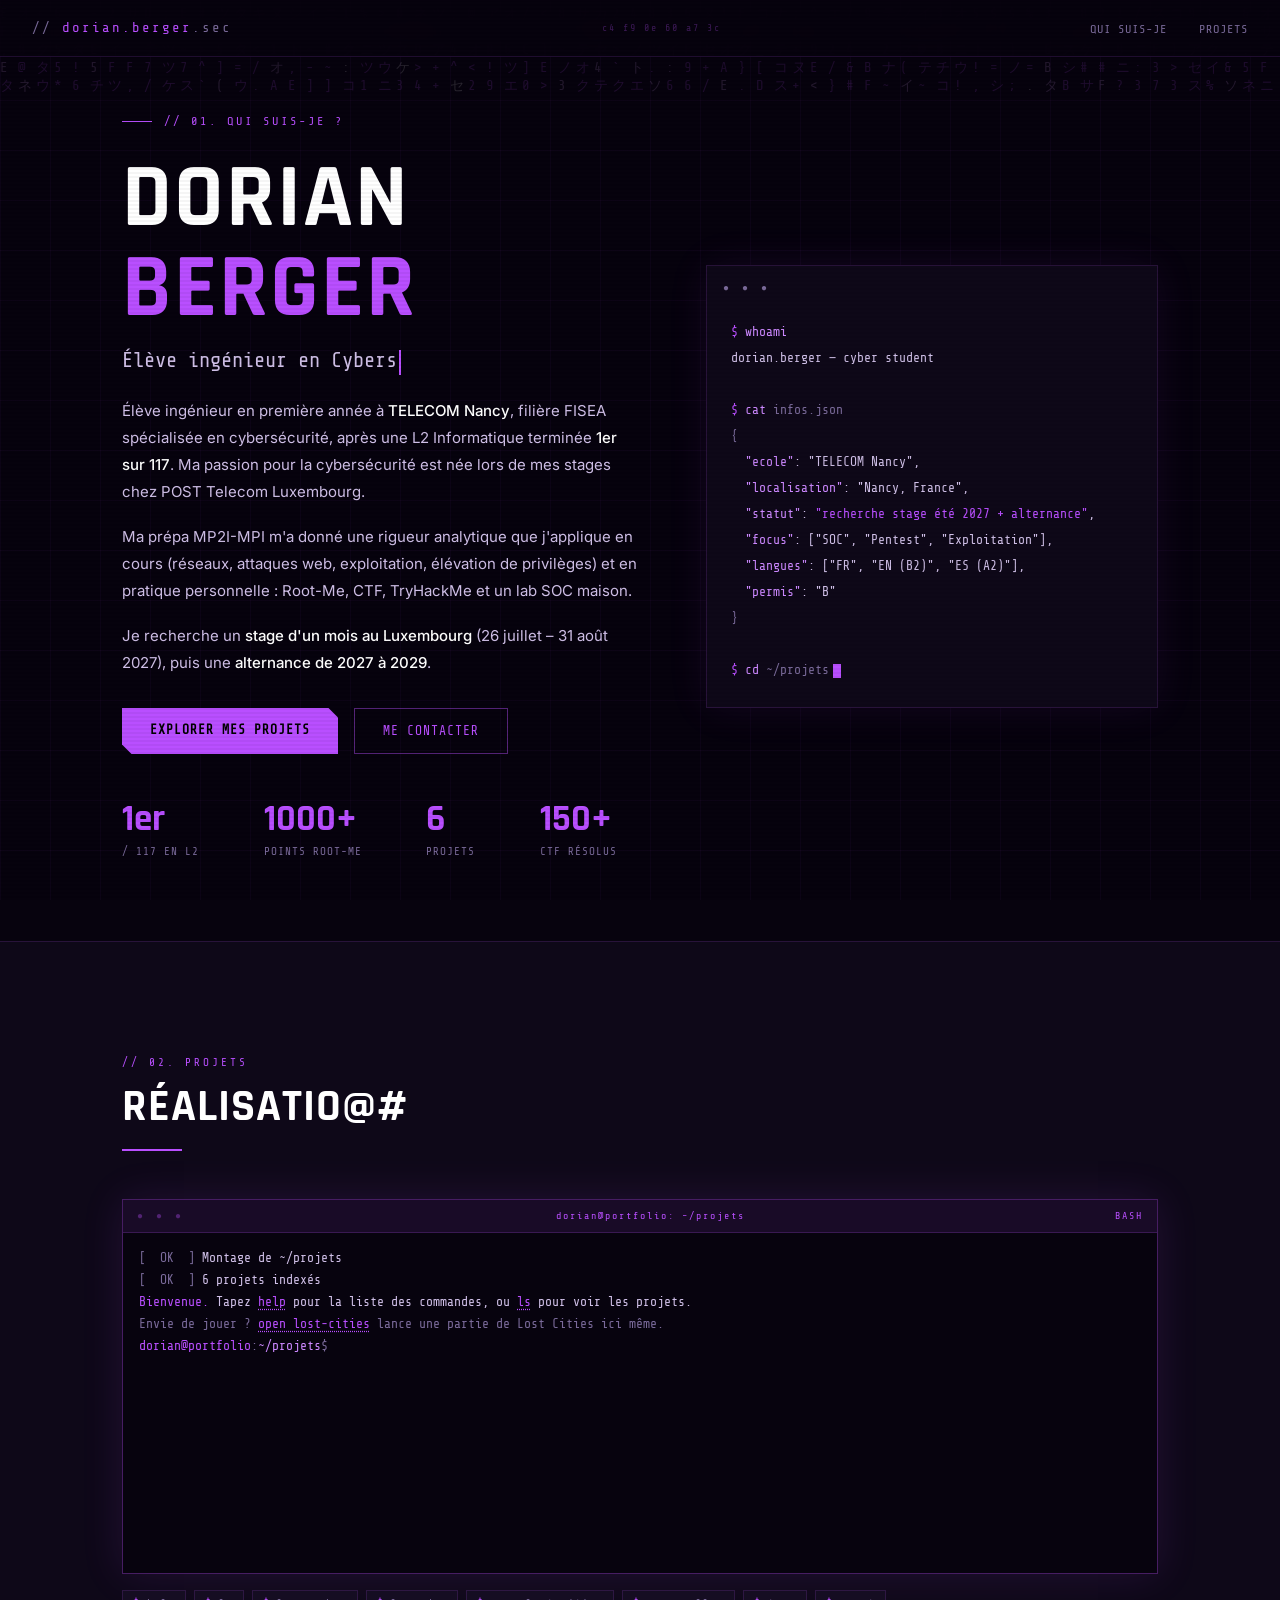
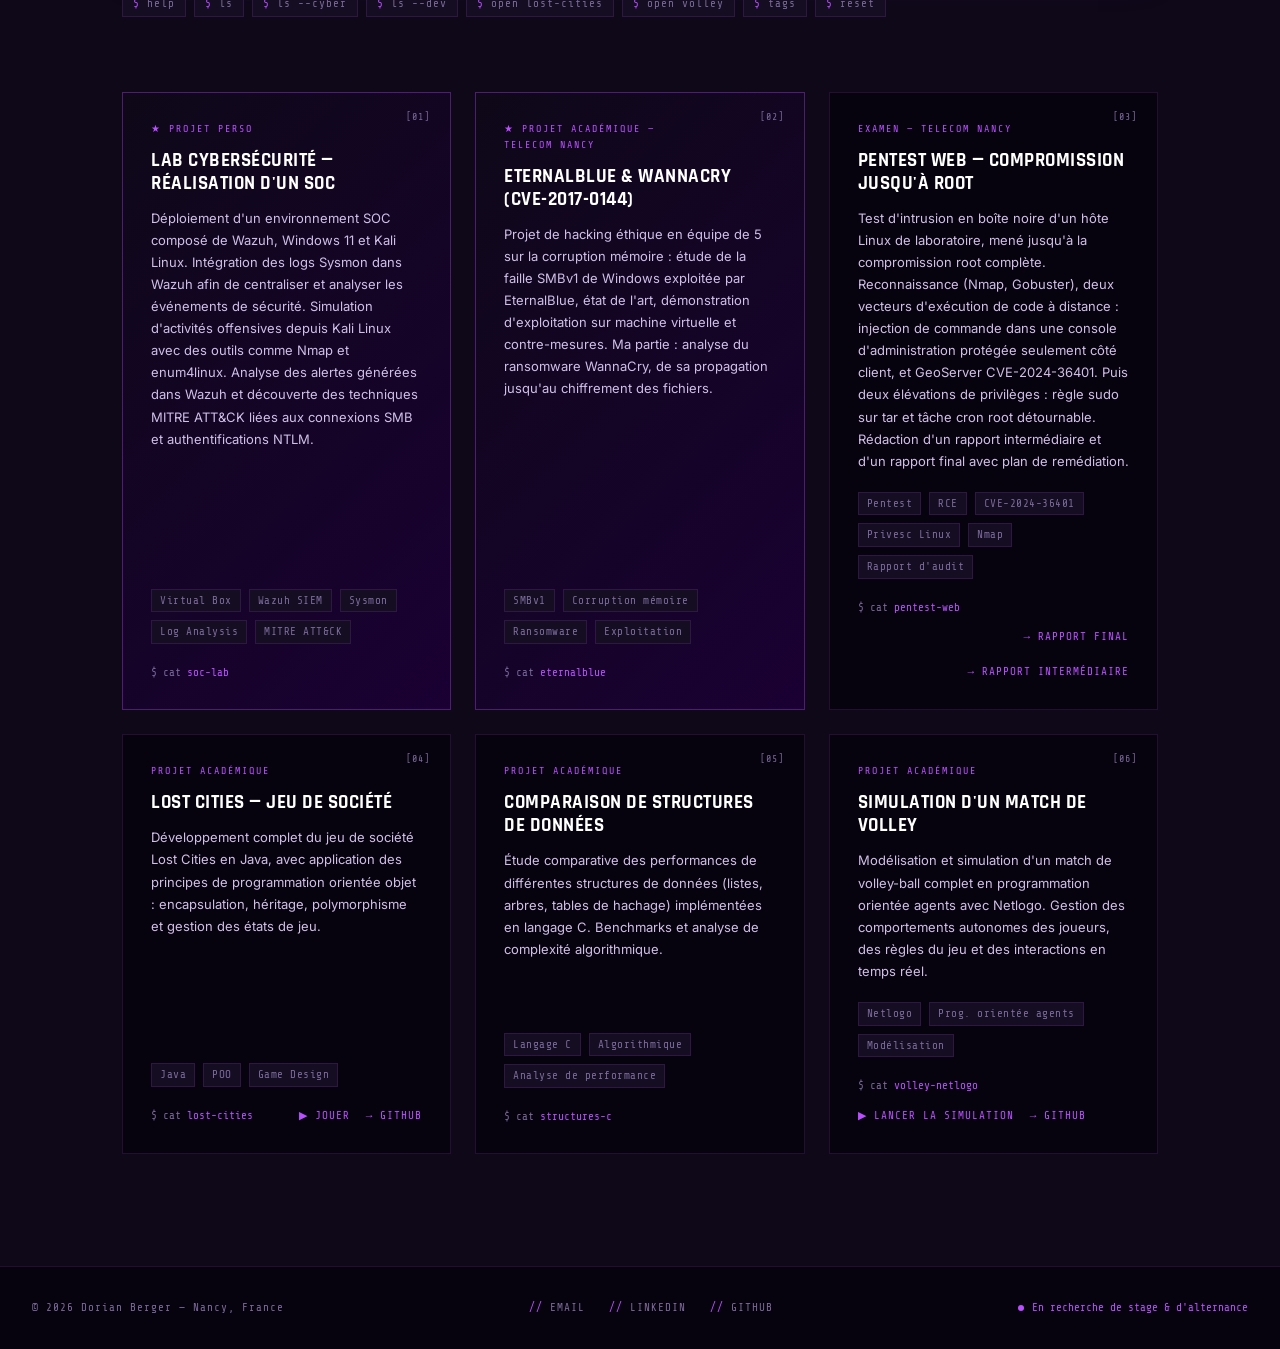
==== commit 79400ab9: "Ajout du jeu lost-cities dans le terminal + ouverture de la simulation du match de volley possible +" ====
--- a/index.html
+++ b/index.html
@@ -8,997 +8,64 @@
   window.dataLayer = window.dataLayer || [];
   function gtag(){dataLayer.push(arguments);}
   gtag('js', new Date());
-
   gtag('config', 'G-J837BRSVMG');
 </script>
 
 <meta charset="UTF-8">
 <meta name="viewport" content="width=device-width, initial-scale=1.0">
-<title>Dorian Berger — Cybersécurité</title>
+<title>Dorian Berger — Portfolio Cybersécurité</title>
+<meta name="description" content="Portfolio de Dorian Berger, élève ingénieur en cybersécurité à TELECOM Nancy : projets SOC, pentest, exploitation et développement.">
 <link href="https://fonts.googleapis.com/css2?family=Share+Tech+Mono&family=Rajdhani:wght@400;500;600;700&family=Inter:wght@300;400;500&display=swap" rel="stylesheet">
-<style>
-  *, *::before, *::after { box-sizing: border-box; margin: 0; padding: 0; }
-
-  :root {
-    --green: #b94fff;
-    --green-dim: #9333cc;
-    --green-dark: #1a0033;
-    --green-glow: rgba(185,79,255,0.15);
-    --red: #ff3366;
-    --amber: #cc88ff;
-    --bg: #07030e;
-    --bg2: #0e0818;
-    --bg3: #150d22;
-    --border: rgba(185,79,255,0.15);
-    --border-hover: rgba(185,79,255,0.45);
-    --text: #d0c0e8;
-    --text-dim: #7a6a9a;
-    --mono: 'Share Tech Mono', monospace;
-    --title: 'Rajdhani', sans-serif;
-    --body: 'Inter', sans-serif;
-  }
-
-  html { scroll-behavior: smooth; }
-
-  body {
-    background: var(--bg);
-    color: var(--text);
-    font-family: var(--body);
-    line-height: 1.6;
-    font-size: 15px;
-    overflow-x: hidden;
-  }
-
-  /* Scanline effect */
-  body::before {
-    content: '';
-    position: fixed;
-    top: 0; left: 0; right: 0; bottom: 0;
-    background: repeating-linear-gradient(0deg, transparent, transparent 2px, rgba(0,0,0,0.04) 2px, rgba(0,0,0,0.04) 4px);
-    pointer-events: none;
-    z-index: 9999;
-  }
-
-  /* Grid bg */
-  .grid-bg {
-    position: fixed;
-    top: 0; left: 0; right: 0; bottom: 0;
-    background-image:
-      linear-gradient(rgba(185,79,255,0.04) 1px, transparent 1px),
-      linear-gradient(90deg, rgba(185,79,255,0.04) 1px, transparent 1px);
-    background-size: 50px 50px;
-    pointer-events: none;
-    z-index: 0;
-  }
-
-  /* NAV */
-  nav {
-    position: fixed;
-    top: 0; left: 0; right: 0;
-    z-index: 100;
-    padding: 1rem 2rem;
-    display: flex;
-    align-items: center;
-    justify-content: space-between;
-    background: rgba(7,3,14,0.88);
-    backdrop-filter: blur(12px);
-    border-bottom: 1px solid var(--border);
-  }
-
-  .nav-logo {
-    font-family: var(--mono);
-    font-size: 14px;
-    color: var(--green);
-    letter-spacing: 2px;
-  }
-
-  .nav-logo span { color: var(--text-dim); }
-
-  .nav-links {
-    display: flex;
-    gap: 2rem;
-    list-style: none;
-  }
-
-  .nav-links a {
-    font-family: var(--mono);
-    font-size: 12px;
-    color: var(--text-dim);
-    text-decoration: none;
-    letter-spacing: 1px;
-    text-transform: uppercase;
-    transition: color 0.2s;
-  }
-
-  .nav-links a:hover { color: var(--green); }
-
-  /* SECTIONS */
-  section {
-    position: relative;
-    z-index: 1;
-  }
-
-  .container {
-    max-width: 1100px;
-    margin: 0 auto;
-    padding: 0 2rem;
-  }
-
-  /* HERO */
-  #hero {
-    min-height: 100vh;
-    display: flex;
-    align-items: center;
-    padding: 6rem 2rem 4rem;
-  }
-
-  .hero-inner {
-    max-width: 1100px;
-    margin: 0 auto;
-    width: 100%;
-  }
-
-  .hero-tag {
-    font-family: var(--mono);
-    font-size: 12px;
-    color: var(--green);
-    letter-spacing: 3px;
-    text-transform: uppercase;
-    margin-bottom: 1.5rem;
-    display: flex;
-    align-items: center;
-    gap: 0.75rem;
-  }
-
-  .hero-tag::before {
-    content: '';
-    display: inline-block;
-    width: 30px;
-    height: 1px;
-    background: var(--green);
-  }
-
-  h1.hero-name {
-    font-family: var(--title);
-    font-size: clamp(3rem, 8vw, 7rem);
-    font-weight: 700;
-    line-height: 1;
-    color: #fff;
-    text-transform: uppercase;
-    letter-spacing: 2px;
-    margin-bottom: 0.5rem;
-  }
-
-  h1.hero-name .accent { color: var(--green); }
-
-  .hero-role {
-    font-family: var(--mono);
-    font-size: clamp(1rem, 2vw, 1.4rem);
-    color: var(--text-dim);
-    margin-bottom: 2rem;
-  }
-
-  .hero-role .cursor {
-    display: inline-block;
-    width: 2px;
-    height: 1.2em;
-    background: var(--green);
-    vertical-align: middle;
-    animation: blink 1s step-end infinite;
-    margin-left: 2px;
-  }
-
-  @keyframes blink { 0%,100%{opacity:1} 50%{opacity:0} }
-
-  .hero-desc {
-    max-width: 560px;
-    font-size: 16px;
-    color: var(--text);
-    line-height: 1.8;
-    margin-bottom: 2.5rem;
-  }
-
-  .hero-ctas {
-    display: flex;
-    gap: 1rem;
-    flex-wrap: wrap;
-  }
-
-  .btn-primary {
-    font-family: var(--mono);
-    font-size: 13px;
-    letter-spacing: 1px;
-    text-transform: uppercase;
-    padding: 0.75rem 1.75rem;
-    background: var(--green);
-    color: #000;
-    border: none;
-    cursor: pointer;
-    text-decoration: none;
-    display: inline-block;
-    font-weight: 700;
-    transition: background 0.2s, transform 0.1s;
-    clip-path: polygon(0 0, calc(100% - 10px) 0, 100% 10px, 100% 100%, 10px 100%, 0 calc(100% - 10px));
-  }
-
-  .btn-primary:hover { background: #fff; transform: translateY(-1px); }
-
-  .btn-secondary {
-    font-family: var(--mono);
-    font-size: 13px;
-    letter-spacing: 1px;
-    text-transform: uppercase;
-    padding: 0.75rem 1.75rem;
-    background: transparent;
-    color: var(--green);
-    border: 1px solid var(--border-hover);
-    cursor: pointer;
-    text-decoration: none;
-    display: inline-block;
-    transition: background 0.2s, border-color 0.2s;
-  }
-
-  .btn-secondary:hover { background: var(--green-glow); border-color: var(--green); }
-
-  .hero-stats {
-    margin-top: 4rem;
-    display: grid;
-    grid-template-columns: repeat(4, auto);
-    gap: 3rem;
-    max-width: 640px;
-  }
-
-  .stat-val {
-    font-family: var(--title);
-    font-size: 2.5rem;
-    font-weight: 700;
-    color: var(--green);
-    line-height: 1;
-  }
-
-  .stat-label {
-    font-family: var(--mono);
-    font-size: 11px;
-    color: var(--text-dim);
-    letter-spacing: 1px;
-    text-transform: uppercase;
-    margin-top: 4px;
-  }
-
-  /* SECTION TITLES */
-  .section-header {
-    margin-bottom: 3rem;
-  }
-
-  .section-tag {
-    font-family: var(--mono);
-    font-size: 11px;
-    color: var(--green);
-    letter-spacing: 3px;
-    text-transform: uppercase;
-    margin-bottom: 0.75rem;
-  }
-
-  .section-title {
-    font-family: var(--title);
-    font-size: clamp(1.8rem, 4vw, 2.8rem);
-    font-weight: 700;
-    color: #fff;
-    text-transform: uppercase;
-    letter-spacing: 1px;
-    line-height: 1.1;
-  }
-
-  .section-divider {
-    width: 60px;
-    height: 2px;
-    background: var(--green);
-    margin-top: 1rem;
-  }
-
-  /* ABOUT */
-  #about {
-    padding: 7rem 0;
-    border-top: 1px solid var(--border);
-  }
-
-  .about-grid {
-    display: grid;
-    grid-template-columns: 1fr 1fr;
-    gap: 4rem;
-    align-items: center;
-  }
-
-  .about-text p {
-    color: var(--text);
-    line-height: 1.8;
-    margin-bottom: 1.25rem;
-  }
-
-  .about-text p:last-child { margin-bottom: 0; }
-
-  .terminal-card {
-    background: var(--bg2);
-    border: 1px solid var(--border);
-    padding: 1.5rem;
-    position: relative;
-    font-family: var(--mono);
-    font-size: 13px;
-    line-height: 2;
-  }
-
-  .terminal-card::before {
-    content: '● ● ●';
-    position: absolute;
-    top: 12px; left: 16px;
-    font-size: 10px;
-    color: var(--text-dim);
-    letter-spacing: 4px;
-  }
-
-  .terminal-card .t-body { margin-top: 1.8rem; }
-  .t-prompt { color: var(--green); }
-  .t-key { color: var(--amber); }
-  .t-val { color: var(--text); }
-  .t-dim { color: var(--text-dim); }
-
-  /* SKILLS */
-  #skills {
-    padding: 7rem 0;
-    border-top: 1px solid var(--border);
-    background: var(--bg2);
-  }
-
-  .skills-grid {
-    display: grid;
-    grid-template-columns: repeat(auto-fit, minmax(260px, 1fr));
-    gap: 1.5rem;
-  }
-
-  .skill-card {
-    background: var(--bg3);
-    border: 1px solid var(--border);
-    padding: 1.5rem;
-    transition: border-color 0.25s, transform 0.2s;
-  }
-
-  .skill-card:hover {
-    border-color: var(--border-hover);
-    transform: translateY(-3px);
-  }
-
-  .skill-cat {
-    font-family: var(--mono);
-    font-size: 11px;
-    color: var(--green);
-    letter-spacing: 2px;
-    text-transform: uppercase;
-    margin-bottom: 1rem;
-    padding-bottom: 0.75rem;
-    border-bottom: 1px solid var(--border);
-  }
-
-  .skill-list { list-style: none; }
-
-  .skill-item {
-    display: flex;
-    align-items: center;
-    justify-content: space-between;
-    padding: 0.4rem 0;
-  }
-
-  .skill-name {
-    font-size: 14px;
-    color: var(--text);
-    display: flex;
-    align-items: center;
-    gap: 0.5rem;
-  }
-
-  .skill-name::before {
-    content: '▸';
-    color: var(--green);
-    font-size: 10px;
-  }
-
-  .skill-bar-wrap {
-    width: 80px;
-    height: 3px;
-    background: var(--bg);
-    border-radius: 2px;
-    overflow: hidden;
-  }
-
-  .skill-bar {
-    height: 100%;
-    background: linear-gradient(90deg, var(--green), var(--green-dim));
-    border-radius: 2px;
-  }
-
-  /* EXPERIENCE */
-  #experience {
-    padding: 7rem 0;
-    border-top: 1px solid var(--border);
-  }
-
-  .timeline {
-    position: relative;
-    padding-left: 2rem;
-  }
-
-  .timeline::before {
-    content: '';
-    position: absolute;
-    left: 0;
-    top: 8px;
-    bottom: 8px;
-    width: 1px;
-    background: linear-gradient(to bottom, var(--green), transparent);
-  }
-
-  .timeline-item {
-    position: relative;
-    margin-bottom: 2.5rem;
-    padding-left: 1.5rem;
-  }
-
-  .timeline-item:last-child { margin-bottom: 0; }
-
-  .timeline-dot {
-    position: absolute;
-    left: -2rem;
-    top: 6px;
-    width: 10px;
-    height: 10px;
-    background: var(--green);
-    border: 2px solid var(--bg);
-    box-shadow: 0 0 10px var(--green);
-    clip-path: polygon(50% 0%, 100% 50%, 50% 100%, 0% 50%);
-  }
-
-  .exp-header {
-    display: flex;
-    align-items: flex-start;
-    justify-content: space-between;
-    gap: 1rem;
-    margin-bottom: 0.5rem;
-    flex-wrap: wrap;
-  }
-
-  .exp-title {
-    font-family: var(--title);
-    font-size: 1.2rem;
-    font-weight: 600;
-    color: #fff;
-    text-transform: uppercase;
-    letter-spacing: 0.5px;
-  }
-
-  .exp-badge {
-    font-family: var(--mono);
-    font-size: 11px;
-    color: var(--green);
-    border: 1px solid var(--border-hover);
-    padding: 2px 10px;
-    letter-spacing: 1px;
-    white-space: nowrap;
-  }
-
-  .exp-company {
-    font-family: var(--mono);
-    font-size: 13px;
-    color: var(--green-dim);
-    margin-bottom: 0.75rem;
-  }
-
-  .exp-desc {
-    color: var(--text);
-    font-size: 14px;
-    line-height: 1.7;
-  }
-
-  .exp-tags {
-    margin-top: 0.75rem;
-    display: flex;
-    flex-wrap: wrap;
-    gap: 0.5rem;
-  }
-
-  .tag {
-    font-family: var(--mono);
-    font-size: 11px;
-    color: var(--text-dim);
-    background: var(--bg3);
-    border: 1px solid var(--border);
-    padding: 2px 8px;
-    letter-spacing: 0.5px;
-  }
-
-  /* FORMATION */
-  #formation {
-    padding: 7rem 0;
-    border-top: 1px solid var(--border);
-    background: var(--bg2);
-  }
-
-  .chrono-wrap {
-    position: relative;
-    padding-top: 2rem;
-  }
-
-  /* horizontal line */
-  .chrono-axis {
-    position: relative;
-    height: 2px;
-    background: var(--border);
-    margin: 0 0 0 0;
-    overflow: visible;
-  }
-
-  .chrono-axis-fill {
-    position: absolute;
-    top: 0; left: 0;
-    height: 100%;
-    background: linear-gradient(90deg, var(--green), transparent);
-    width: 100%;
-  }
-
-  /* items row */
-  .chrono-items {
-    display: grid;
-    grid-template-columns: repeat(4, 1fr);
-    gap: 0;
-    margin-top: 0;
-  }
-
-  .chrono-item {
-    position: relative;
-    padding: 1.75rem 1.5rem 1.5rem;
-    border-right: 1px solid var(--border);
-    transition: background 0.25s;
-  }
-
-  .chrono-item:last-child { border-right: none; }
-  .chrono-item:hover { background: rgba(185,79,255,0.04); }
-
-  /* dot on the axis */
-  .chrono-dot {
-    position: absolute;
-    top: -6px; left: 1.5rem;
-    width: 10px; height: 10px;
-    background: var(--bg2);
-    border: 2px solid var(--green);
-    box-shadow: 0 0 8px var(--green);
-    transform: rotate(45deg);
-  }
-
-  .chrono-item.active .chrono-dot {
-    background: var(--green);
-  }
-
-  /* vertical connector from dot to card */
-  .chrono-item::before {
-    content: '';
-    position: absolute;
-    top: 4px; left: calc(1.5rem + 4px);
-    width: 1px;
-    height: 1.5rem;
-    background: var(--border);
-  }
-
-  .chrono-period {
-    font-family: var(--mono);
-    font-size: 10px;
-    color: var(--green);
-    letter-spacing: 2px;
-    margin-bottom: 1.25rem;
-    margin-top: 0.5rem;
-  }
-
-  .chrono-type {
-    font-family: var(--mono);
-    font-size: 10px;
-    color: var(--text-dim);
-    letter-spacing: 1px;
-    text-transform: uppercase;
-    margin-bottom: 0.4rem;
-  }
-
-  .chrono-degree {
-    font-family: var(--title);
-    font-size: 1rem;
-    font-weight: 600;
-    color: #fff;
-    text-transform: uppercase;
-    letter-spacing: 0.5px;
-    line-height: 1.3;
-    margin-bottom: 0.3rem;
-  }
-
-  .chrono-school {
-    font-family: var(--mono);
-    font-size: 12px;
-    color: var(--green-dim);
-    margin-bottom: 0.75rem;
-  }
-
-  .chrono-desc {
-    font-size: 12px;
-    color: var(--text-dim);
-    line-height: 1.6;
-  }
-
-  .chrono-badge {
-    display: inline-block;
-    margin-top: 0.75rem;
-    font-family: var(--mono);
-    font-size: 10px;
-    color: var(--green);
-    border: 1px solid var(--border-hover);
-    padding: 2px 8px;
-    letter-spacing: 1px;
-  }
-
-  @media (max-width: 768px) {
-    .chrono-items { grid-template-columns: 1fr 1fr; }
-    .chrono-item { border-bottom: 1px solid var(--border); }
-  }
-
-  /* PROJECTS */
-  #projects {
-    padding: 7rem 0;
-    border-top: 1px solid var(--border);
-  }
-
-  .projects-grid {
-    display: grid;
-    grid-template-columns: repeat(auto-fit, minmax(300px, 1fr));
-    gap: 1.5rem;
-  }
-
-  .project-card {
-    background: var(--bg2);
-    border: 1px solid var(--border);
-    padding: 1.75rem;
-    transition: border-color 0.25s, transform 0.2s;
-    position: relative;
-    overflow: hidden;
-  }
-
-  .project-card:hover {
-    border-color: var(--border-hover);
-    transform: translateY(-4px);
-  }
-
-  .project-card.featured {
-    border-color: rgba(185,79,255,0.35);
-    background: linear-gradient(135deg, var(--bg2), var(--green-dark));
-  }
-
-  .project-type {
-    font-family: var(--mono);
-    font-size: 10px;
-    color: var(--green);
-    letter-spacing: 2px;
-    text-transform: uppercase;
-    margin-bottom: 0.75rem;
-  }
-
-  .project-name {
-    font-family: var(--title);
-    font-size: 1.2rem;
-    font-weight: 700;
-    color: #fff;
-    text-transform: uppercase;
-    letter-spacing: 0.5px;
-    margin-bottom: 0.75rem;
-    line-height: 1.2;
-  }
-
-  .project-desc {
-    font-size: 13px;
-    color: var(--text);
-    line-height: 1.7;
-    margin-bottom: 1.25rem;
-  }
-
-  .project-links {
-    display: flex;
-    gap: 0.75rem;
-  }
-
-  .project-link {
-    font-family: var(--mono);
-    font-size: 11px;
-    color: var(--green);
-    text-decoration: none;
-    letter-spacing: 1px;
-    text-transform: uppercase;
-    padding-bottom: 1px;
-    border-bottom: 1px solid transparent;
-    transition: border-color 0.2s;
-  }
-
-  .project-link:hover { border-color: var(--green); }
-
-  /* CONTACT */
-  #contact {
-    padding: 7rem 0;
-    border-top: 1px solid var(--border);
-    background: var(--bg2);
-    text-align: center;
-  }
-
-  #contact .section-divider { margin: 1rem auto; }
-
-  .contact-desc {
-    max-width: 500px;
-    margin: 1.5rem auto 2.5rem;
-    color: var(--text-dim);
-    font-size: 15px;
-    line-height: 1.8;
-  }
-
-  .contact-links {
-    display: flex;
-    justify-content: center;
-    gap: 1.5rem;
-    flex-wrap: wrap;
-    margin-top: 3rem;
-  }
-
-  .contact-link {
-    font-family: var(--mono);
-    font-size: 12px;
-    color: var(--text-dim);
-    text-decoration: none;
-    letter-spacing: 1px;
-    text-transform: uppercase;
-    transition: color 0.2s;
-    display: flex;
-    align-items: center;
-    gap: 0.5rem;
-  }
-
-  .contact-link::before {
-    content: '//';
-    color: var(--green);
-  }
-
-  .contact-link:hover { color: var(--green); }
-
-  /* FOOTER */
-  footer {
-    padding: 1.5rem 2rem;
-    border-top: 1px solid var(--border);
-    display: flex;
-    align-items: center;
-    justify-content: space-between;
-  }
-
-  .footer-copy {
-    font-family: var(--mono);
-    font-size: 11px;
-    color: var(--text-dim);
-    letter-spacing: 1px;
-  }
-
-  .footer-status {
-    font-family: var(--mono);
-    font-size: 11px;
-    color: var(--green);
-    display: flex;
-    align-items: center;
-    gap: 0.5rem;
-  }
-
-  .status-dot {
-    width: 6px;
-    height: 6px;
-    border-radius: 50%;
-    background: var(--green);
-    animation: pulse 2s ease-in-out infinite;
-  }
-
-  @keyframes pulse {
-    0%, 100% { opacity: 1; box-shadow: 0 0 4px var(--green); }
-    50% { opacity: 0.4; box-shadow: none; }
-  }
-
-  /* ANIMATIONS */
-  .fade-up {
-    opacity: 0;
-    transform: translateY(20px);
-    animation: fadeUp 0.6s ease forwards;
-  }
-
-  @keyframes fadeUp {
-    to { opacity: 1; transform: translateY(0); }
-  }
-
-  .fade-up:nth-child(1) { animation-delay: 0.1s; }
-  .fade-up:nth-child(2) { animation-delay: 0.25s; }
-  .fade-up:nth-child(3) { animation-delay: 0.4s; }
-  .fade-up:nth-child(4) { animation-delay: 0.55s; }
-
-  @media (max-width: 768px) {
-    .about-grid { grid-template-columns: 1fr; }
-    .hero-stats { grid-template-columns: repeat(2, auto); gap: 1.5rem; }
-    nav { padding: 1rem; }
-    .nav-links { gap: 1rem; }
-  }
-</style>
+<link rel="stylesheet" href="css/style.css">
 </head>
 <body>
 <div class="grid-bg"></div>
 <canvas id="matrix-canvas"></canvas>
-
-<style>
-  #matrix-canvas {
-    position: fixed;
-    top: 0; left: 0;
-    width: 100%; height: 100%;
-    pointer-events: none;
-    z-index: 0;
-    opacity: 0.13;
-  }
-
-  .glitch { position: relative; }
-  .glitch::before,
-  .glitch::after {
-    content: attr(data-text);
-    position: absolute;
-    top: 0; left: 0;
-    width: 100%; height: 100%;
-    font-family: inherit; font-size: inherit;
-    font-weight: inherit; color: inherit;
-    text-transform: inherit; letter-spacing: inherit; line-height: inherit;
-  }
-  .glitch::before {
-    color: #ff00ff;
-    animation: glitch-before 4s infinite;
-    clip-path: polygon(0 0, 100% 0, 100% 33%, 0 33%);
-    opacity: 0;
-  }
-  .glitch::after {
-    color: #00eeff;
-    animation: glitch-after 4s infinite;
-    clip-path: polygon(0 66%, 100% 66%, 100% 100%, 0 100%);
-    opacity: 0;
-  }
-  @keyframes glitch-before {
-    0%,84%,100%{opacity:0;transform:none}
-    85%{opacity:.9;transform:translateX(-5px) skewX(-1deg)}
-    87%{opacity:0}
-    90%{opacity:.7;transform:translateX(4px)}
-    92%,99%{opacity:0}
-  }
-  @keyframes glitch-after {
-    0%,84%,100%{opacity:0;transform:none}
-    86%{opacity:.8;transform:translateX(5px) skewX(1deg)}
-    88%{opacity:0}
-    91%{opacity:.6;transform:translateX(-4px)}
-    93%,99%{opacity:0}
-  }
-
-  #scan-terminal {
-    position: fixed;
-    bottom: 1.5rem; right: 1.5rem;
-    width: 320px;
-    background: rgba(14,8,24,0.93);
-    border: 1px solid rgba(185,79,255,0.35);
-    font-family: 'Share Tech Mono', monospace;
-    font-size: 11px;
-    z-index: 50;
-    box-shadow: 0 0 30px rgba(185,79,255,0.12);
-  }
-  #scan-terminal .t-header {
-    padding: 6px 12px;
-    background: rgba(185,79,255,0.1);
-    border-bottom: 1px solid rgba(185,79,255,0.2);
-    display: flex; align-items: center; justify-content: space-between;
-    color: #b94fff; letter-spacing: 2px; font-size: 10px;
-  }
-  #scan-terminal .t-dots { color: rgba(185,79,255,0.35); letter-spacing: 4px; }
-  #scan-terminal .t-body {
-    padding: 10px 12px; height: 140px; overflow: hidden;
-    display: flex; flex-direction: column; justify-content: flex-end; gap: 3px;
-  }
-  .scan-line { display: flex; gap: 8px; line-height: 1.5; }
-  .sl-time { color: rgba(185,79,255,0.45); flex-shrink:0; }
-  .sl-ok   { color: #b94fff; }
-  .sl-warn { color: #ff3366; }
-  .sl-info { color: #cc88ff; }
-  .sl-msg  { color: #7a6a9a; }
-  #scan-close {
-    cursor:pointer; opacity:.5; font-size:14px; color:#b94fff;
-    background:none; border:none; line-height:1; padding:0;
-  }
-  #scan-close:hover{opacity:1}
-  #scan-cursor {
-    display:inline-block; width:6px; height:11px;
-    background:#b94fff; vertical-align:middle;
-    animation:blink 1s step-end infinite; margin-left:2px;
-  }
-  #hex-stream {
-    font-family:'Share Tech Mono',monospace; font-size:10px;
-    color:rgba(185,79,255,0.3); letter-spacing:2px;
-    overflow:hidden; white-space:nowrap; max-width:180px;
-  }
-  @media(max-width:768px){#scan-terminal,#hex-stream{display:none}}
-</style>
 
 <!-- NAV -->
 <nav>
   <div class="nav-logo"><span>// </span>dorian.berger<span>.sec</span></div>
   <div id="hex-stream">00 ff a3 b9 4f ff</div>
   <ul class="nav-links">
-    <li><a href="#about">Profil</a></li>
-    <li><a href="#skills">Skills</a></li>
-    <li><a href="#experience">Expérience</a></li>
-    <li><a href="#formation">Formation</a></li>
+    <li><a href="#about">Qui suis-je</a></li>
     <li><a href="#projects">Projets</a></li>
-    <li><a href="#contact">Contact</a></li>
   </ul>
 </nav>
 
-<!-- HERO -->
-<section id="hero">
-  <div class="hero-inner">
-    <div class="hero-tag fade-up">Cybersécurité &amp; Ethical Hacking</div>
-    <h1 class="hero-name fade-up glitch" data-text="Dorian">Dorian<br><span class="accent">Berger</span></h1>
-    <p class="hero-role fade-up">
-      <span id="typed-text">Élève ingénieur en Cybersécurité</span><span class="cursor"></span>
-    </p>
-    <p class="hero-desc fade-up">
-      Passionné par la cybersécurité, je souhaite développer mes compétences en sécurité des infrastructures, analyse des vulnérabilités et gestion des incidents. Je suis activement en recherche de stage de 4 semaines pour la période du 26 juillet au 31 août 2027.
-    </p>
-    <div class="hero-ctas fade-up">
-      <a href="#contact" class="btn-primary">Me contacter</a>
-      <a href="#projects" class="btn-secondary">Voir mes projets</a>
-    </div>
-    <div class="hero-stats">
-      <div>
-        <div class="stat-val">1er</div>
-        <div class="stat-label">/ 117 en L2</div>
-      </div>
-      <div>
-        <div class="stat-val">1000+</div>
-        <div class="stat-label">Points Root-Me</div>
-      </div>
-      <div>
-        <div class="stat-val">6</div>
-        <div class="stat-label">Projets réalisés</div>
-      </div>
-      <div>
-        <div class="stat-val">150+</div>
-        <div class="stat-label">CTF Résolus</div>
-      </div>
-    </div>
-  </div>
-</section>
-
-<!-- ABOUT -->
+<!-- QUI SUIS-JE -->
 <section id="about">
   <div class="container">
     <div class="about-grid">
       <div class="about-text">
-        <div class="section-header">
-          <div class="section-tag">// 01. Profil</div>
-          <h2 class="section-title">Qui suis-je ?</h2>
-          <div class="section-divider"></div>
+        <div class="hero-tag fade-up d1">// 01. Qui suis-je ?</div>
+        <h1 class="hero-name fade-up d2 glitch" data-text="Dorian">Dorian<br><span class="accent">Berger</span></h1>
+        <p class="hero-role fade-up d3">
+          <span id="typed-text">Élève ingénieur en Cybersécurité</span><span class="cursor"></span>
+        </p>
+        <div class="fade-up d4">
+          <p>
+            Élève ingénieur en première année à <strong>TELECOM Nancy</strong>, filière FISEA spécialisée en cybersécurité, après une L2 Informatique terminée <strong>1er sur 117</strong>. Ma passion pour la cybersécurité est née lors de mes stages chez POST Telecom Luxembourg.
+          </p>
+          <p>
+            Ma prépa MP2I-MPI m'a donné une rigueur analytique que j'applique en cours (réseaux, attaques web, exploitation, élévation de privilèges) et en pratique personnelle : Root-Me, CTF, TryHackMe et un lab SOC maison.
+          </p>
+          <p>
+            Je recherche un <strong>stage d'un mois au Luxembourg</strong> (26 juillet – 31 août 2027), puis une <strong>alternance de 2027 à 2029</strong>.
+          </p>
         </div>
-        <p>
-          Élève ingénieur en première année à <strong>TELECOM Nancy</strong>, filière FISEA spécialisée en cybersécurité, après une L2 Informatique terminée <strong>1er sur 117</strong>. Ma passion pour la cybersécurité est née lors de mes stages chez POST Telecom Luxembourg.
-        </p>
-        <p>
-          Ma classe préparatoire MP2I-MPI m'a donné une rigueur analytique que j'applique aujourd'hui en cours à TELECOM Nancy (réseaux, attaques web, exploitation, élévation de privilèges, algorithmes, langages de programmation) et en pratique personnelle : Root-Me, CTF, TryHackMe et un lab SOC maison.
-        </p>
-        <p>
-          Je recherche un <strong>stage d'un mois au Luxembourg</strong> (26 juillet – 31 août 2027), puis une <strong>alternance de 2027 à 2029</strong>.
-        </p>
+        <div class="hero-ctas fade-up d5">
+          <a href="#projects" class="btn-primary">Explorer mes projets</a>
+          <a href="mailto:dorianberger54@gmail.com" class="btn-secondary">Me contacter</a>
+        </div>
+        <div class="hero-stats fade-up d5">
+          <div><div class="stat-val">1er</div><div class="stat-label">/ 117 en L2</div></div>
+          <div><div class="stat-val">1000+</div><div class="stat-label">Points Root-Me</div></div>
+          <div><div class="stat-val" id="stat-projects">7</div><div class="stat-label">Projets</div></div>
+          <div><div class="stat-val">150+</div><div class="stat-label">CTF résolus</div></div>
+        </div>
       </div>
-      <div class="terminal-card">
+
+      <div class="terminal-card fade-up d3">
         <div class="t-body">
           <div><span class="t-prompt">$ </span><span class="t-key">whoami</span></div>
           <div class="t-val">dorian.berger — cyber student</div>
@@ -1007,560 +74,600 @@
           <div class="t-dim">{</div>
           <div>&nbsp;&nbsp;<span class="t-key">"ecole"</span>: <span class="t-val">"TELECOM Nancy"</span>,</div>
           <div>&nbsp;&nbsp;<span class="t-key">"localisation"</span>: <span class="t-val">"Nancy, France"</span>,</div>
-          <div>&nbsp;&nbsp;<span class="t-key">"statut"</span>: <span style="color:var(--green)">"recherche stage été 2027 + alternance"</span>,</div>
+          <div>&nbsp;&nbsp;<span class="t-key">"statut"</span>: <span class="t-hl">"recherche stage été 2027 + alternance"</span>,</div>
+          <div>&nbsp;&nbsp;<span class="t-key">"focus"</span>: <span class="t-val">["SOC", "Pentest", "Exploitation"]</span>,</div>
           <div>&nbsp;&nbsp;<span class="t-key">"langues"</span>: <span class="t-val">["FR", "EN (B2)", "ES (A2)"]</span>,</div>
           <div>&nbsp;&nbsp;<span class="t-key">"permis"</span>: <span class="t-val">"B"</span></div>
           <div class="t-dim">}</div>
           <br>
-          <div><span class="t-prompt">$ </span><span class="t-dim">_</span><span style="animation:blink 1s step-end infinite;display:inline-block;width:8px;height:14px;background:var(--green);vertical-align:middle;"></span></div>
+          <div><span class="t-prompt">$ </span><span class="t-key">cd</span> <a href="#projects" class="t-dim" style="text-decoration:none">~/projets</a><span style="animation:blink 1s step-end infinite;display:inline-block;width:8px;height:14px;background:var(--green);vertical-align:middle;margin-left:4px;"></span></div>
         </div>
       </div>
     </div>
   </div>
 </section>
 
-<!-- SKILLS -->
-<section id="skills">
+<!-- PROJETS -->
+<section id="projects">
   <div class="container">
     <div class="section-header">
-      <div class="section-tag">// 02. Compétences</div>
-      <h2 class="section-title">Arsenal Technique</h2>
+      <div class="section-tag">// 02. Projets</div>
+      <h2 class="section-title">Réalisations</h2>
       <div class="section-divider"></div>
     </div>
-    <div class="skills-grid">
-      <div class="skill-card">
-        <div class="skill-cat">⬡ Cybersécurité</div>
-        <ul class="skill-list">
-          <li class="skill-item">
-            <span class="skill-name">SIEM / Wazuh</span>
-            <div class="skill-bar-wrap"><div class="skill-bar" style="width:55%"></div></div>
-          </li>
-          <li class="skill-item">
-            <span class="skill-name">Analyse réseau / Wireshark </span>
-            <div class="skill-bar-wrap"><div class="skill-bar" style="width:60%"></div></div>
-          </li>
-          <li class="skill-item">
-            <span class="skill-name">Pentest web / Burp Suite</span>
-            <div class="skill-bar-wrap"><div class="skill-bar" style="width:65%"></div></div>
-          </li>
-          <li class="skill-item">
-            <span class="skill-name">Linux</span>
-            <div class="skill-bar-wrap"><div class="skill-bar" style="width:85%"></div></div>
-          </li>
-          <li class="skill-item">
-            <span class="skill-name">Virtual Box / VMs</span>
-            <div class="skill-bar-wrap"><div class="skill-bar" style="width:70%"></div></div>
-          </li>
-        </ul>
+
+    <!-- Interactive terminal -->
+    <div class="shell" id="shell">
+      <div class="shell-header">
+        <span class="dots">● ● ●</span>
+        <span>dorian@portfolio: ~/projets</span>
+        <span>BASH</span>
       </div>
-      <div class="skill-card">
-        <div class="skill-cat">⬡ Programmation</div>
-        <ul class="skill-list">
-          <li class="skill-item">
-            <span class="skill-name">Python</span>
-            <div class="skill-bar-wrap"><div class="skill-bar" style="width:80%"></div></div>
-          </li>
-          <li class="skill-item">
-            <span class="skill-name">Bash</span>
-            <div class="skill-bar-wrap"><div class="skill-bar" style="width:75%"></div></div>
-          </li>
-          <li class="skill-item">
-            <span class="skill-name">Java (POO)</span>
-            <div class="skill-bar-wrap"><div class="skill-bar" style="width:75%"></div></div>
-          </li>
-          <li class="skill-item">
-            <span class="skill-name">Langage C</span>
-            <div class="skill-bar-wrap"><div class="skill-bar" style="width:65%"></div></div>
-          </li>
-          <li class="skill-item">
-            <span class="skill-name">PowerShell</span>
-            <div class="skill-bar-wrap"><div class="skill-bar" style="width:50%"></div></div>
-          </li>
-          <li class="skill-item">
-            <span class="skill-name">Netlogo (POA)</span>
-            <div class="skill-bar-wrap"><div class="skill-bar" style="width:70%"></div></div>
-          </li>
-        </ul>
-      </div>
-      <div class="skill-card">
-        <div class="skill-cat">⬡ Soft Skills &amp; Autres</div>
-        <ul class="skill-list">
-          <li class="skill-item">
-            <span class="skill-name">Rigueur</span>
-            <div class="skill-bar-wrap"><div class="skill-bar" style="width:95%"></div></div>
-          </li>
-          <li class="skill-item">
-            <span class="skill-name">Esprit d'analyse</span>
-            <div class="skill-bar-wrap"><div class="skill-bar" style="width:95%"></div></div>
-          </li>
-          <li class="skill-item">
-            <span class="skill-name">Autonomie</span>
-            <div class="skill-bar-wrap"><div class="skill-bar" style="width:90%"></div></div>
-          </li>
-          <li class="skill-item">
-            <span class="skill-name">Adaptabilité</span>
-            <div class="skill-bar-wrap"><div class="skill-bar" style="width:85%"></div></div>
-          </li>
-          <li class="skill-item">
-            <span class="skill-name">Curiosité</span>
-            <div class="skill-bar-wrap"><div class="skill-bar" style="width:75%"></div></div>
-          </li>
-        </ul>
-      </div>
-    </div>
-  </div>
-</section>
-
-<!-- EXPERIENCE -->
-<section id="experience">
-  <div class="container">
-    <div class="section-header">
-      <div class="section-tag">// 03. Expérience</div>
-      <h2 class="section-title">Parcours Professionnel</h2>
-      <div class="section-divider"></div>
-    </div>
-    <div class="timeline">
-      <div class="timeline-item">
-        <div class="timeline-dot"></div>
-        <div class="exp-header">
-          <div class="exp-title">Professeur particulier de mathématiques</div>
-          <div class="exp-badge">Depuis septembre 2025</div>
-        </div>
-        <div class="exp-company">Indépendant</div>
-        <p class="exp-desc">Cours de soutien et préparation au baccalauréat pour des élèves de Terminale, environ 4 h par semaine.</p>
-        <div class="exp-tags">
-          <span class="tag">Pédagogie</span>
-          <span class="tag">Communication</span>
-        </div>
-      </div>
-      <div class="timeline-item">
-        <div class="timeline-dot"></div>
-        <div class="exp-header">
-          <div class="exp-title">Emplois saisonniers</div>
-          <div class="exp-badge">Etés 2025-2026</div>
-        </div>
-        <div class="exp-company">Manutentionnaire (GXO Logistics), gondolier (Grand Frais), primeur (E.Leclerc)</div>
-        <p class="exp-desc">Travail en équipe en temps limité, rigueur et respect des procédures.</p>
-        <div class="exp-tags">
-          <span class="tag">Travail en équipe</span>
-          <span class="tag">Organisation</span>
-          <span class="tag">Pression du timing</span>
-        </div>
-      </div>
-      <div class="timeline-item">
-        <div class="timeline-dot"></div>
-        <div class="exp-header">
-          <div class="exp-title">Stagiaire — Département Cybersécurité</div>
-          <div class="exp-badge">Juillet 2021 — 2 semaines</div>
-        </div>
-        <div class="exp-company">POST Telecom Luxembourg</div>
-        <p class="exp-desc">Participation à un pentest, installation d'un firewall de remplacement chez le client, et découverte des outils de monitoring (Darktrace, Splunk).</p>
-        <div class="exp-tags">
-          <span class="tag">Incident Management</span>
-          <span class="tag">Pentest</span>
-          <span class="tag">Firewall</span>
-          <span class="tag">Darktrace</span>
-          <span class="tag">SIEM Splunk</span>
-        </div>
-      </div>
-      <div class="timeline-item">
-        <div class="timeline-dot"></div>
-        <div class="exp-header">
-          <div class="exp-title">Stagiaire — Programme de rotation des départements IT</div>
-          <div class="exp-badge">Janvier 2020 — 1 semaine</div>
-        </div>
-        <div class="exp-company">POST Telecom Luxembourg</div>
-        <p class="exp-desc">Prise en main de PowerShell pour l'automatisation de tâches répétitives et complexes. Découverte des services de cybersécurité (architecture réseau de l'entreprise, SOC). Apprentissage des étapes clés d'une mission (migration).</p>
-        <div class="exp-tags">
-          <span class="tag">PowerShell</span>
-          <span class="tag">BlueTeam</span>
-          <span class="tag">Projet Management</span>
-          <span class="tag">SOC</span>
-          <span class="tag">IT Department</span>
-        </div>
-      </div>
-      <div class="timeline-item">
-        <div class="timeline-dot"></div>
-        <div class="exp-header">
-          <div class="exp-title">Compétiteur E-Sport &amp; Créateur de contenu</div>
-          <div class="exp-badge">2019–2021</div>
-        </div>
-        <div class="exp-company">Indépendant</div>
-        <p class="exp-desc">Participation à des compétitions e-sport rémunérées avec gains cumulés d'environ $1 500. Création et gestion d'une chaîne YouTube avec production de contenu régulier : montage vidéo et streaming en direct.</p>
-        <div class="exp-tags">
-          <span class="tag">OBS Studio</span>
-          <span class="tag">Montage vidéo</span>
-          <span class="tag">Streaming</span>
-          <span class="tag">Gestion de projet</span>
+      <div class="shell-body" id="shell-body">
+        <div id="shell-out"></div>
+        <div class="shell-input-row">
+          <span class="ps1" id="shell-ps1"><span class="t-hl">dorian@portfolio</span><span class="t-dim">:</span><span class="t-key">~/projets</span><span class="t-dim">$</span></span>
+          <input id="shell-input" type="text" autocomplete="off" autocapitalize="off" spellcheck="false" aria-label="Terminal : tapez une commande">
         </div>
       </div>
     </div>
+    <div class="shell-chips" id="shell-chips">
+      <span class="chip" data-cmd="help">help</span>
+      <span class="chip" data-cmd="ls">ls</span>
+      <span class="chip" data-cmd="ls --cyber">ls --cyber</span>
+      <span class="chip" data-cmd="ls --dev">ls --dev</span>
+      <span class="chip" data-cmd="open lost-cities">open lost-cities</span>
+      <span class="chip" data-cmd="open volley">open volley</span>
+      <span class="chip" data-cmd="tags">tags</span>
+      <span class="chip" data-cmd="reset">reset</span>
+    </div>
+
+    <div class="filter-status" id="filter-status"></div>
+    <div class="projects-grid" id="projects-grid"></div>
   </div>
 </section>
 
-<!-- FORMATION -->
-<section id="formation">
-  <div class="container">
-    <div class="section-header">
-      <div class="section-tag">// 04. Formation</div>
-      <h2 class="section-title">Parcours Académique</h2>
-      <div class="section-divider"></div>
+<!-- DEMO MODAL -->
+<div class="demo-modal" id="demo-modal" role="dialog" aria-modal="true" aria-labelledby="demo-title">
+  <div class="demo-window">
+    <div class="shell-header">
+      <span class="dots">● ● ●</span>
+      <span id="demo-title">demo</span>
+      <span class="demo-actions">
+        <a id="demo-ext" href="#" target="_blank" rel="noopener">onglet ↗</a>
+        <button type="button" data-close aria-label="Fermer">✕</button>
+      </span>
     </div>
-    <div class="chrono-wrap">
-      <div class="chrono-axis">
-        <div class="chrono-axis-fill"></div>
-      </div>
-      <div class="chrono-items">
-        <div class="chrono-item">
-          <div class="chrono-dot"></div>
-          <div class="chrono-period">2021 — 2023</div>
-          <div class="chrono-type">Diplôme</div>
-          <div class="chrono-degree">Baccalauréat Général</div>
-          <div class="chrono-school">Lycée privé Saint-Léon IX — Nancy</div>
-          <p class="chrono-desc">Spécialités Mathématiques et NSI. Option Mathématiques Expertes.</p>
-          <span class="chrono-badge">Mention TB</span>
-        </div>
-        <div class="chrono-item">
-          <div class="chrono-dot"></div>
-          <div class="chrono-period">2023 — 2025</div>
-          <div class="chrono-type">Classe préparatoire</div>
-          <div class="chrono-degree">MP2I — MPI</div>
-          <div class="chrono-school">Lycée Henri Poincaré — Nancy</div>
-          <p class="chrono-desc">Formation d'excellence en Mathématiques, Physique, Informatique et Ingénierie.</p>
-        </div>
-        <div class="chrono-item">
-          <div class="chrono-dot"></div>
-          <div class="chrono-period">2025 — 2026</div>
-          <div class="chrono-type">Licence</div>
-          <div class="chrono-degree">L2 Informatique</div>
-          <div class="chrono-school">Faculté des Sciences — Vandœuvre-lès-Nancy</div>
-          <p class="chrono-desc">Classé 1er sur 117 étudiants.</p>
-          <span class="chrono-badge">1er / 117</span>
-        </div>
-        <div class="chrono-item active">
-          <div class="chrono-dot"></div>
-          <div class="chrono-period">2026 — 2029 ◈ En cours</div>
-          <div class="chrono-type">École d'ingénieurs</div>
-          <div class="chrono-degree">TELECOM Nancy</div>
-          <div class="chrono-school">FISEA (cybersécurité) — Villers-lès-Nancy</div>
-          <p class="chrono-desc">Statut étudiant en 1re année, alternance en 2e et 3e année. Cours : réseaux, attaques web, exploitation, élévation de privilèges, programmation, algorithmie, projets.</p>
-          <span class="chrono-badge">En cours</span>
-        </div>
-      </div>
-    </div>
+    <iframe id="demo-frame" title="Démo du projet" src="about:blank"></iframe>
   </div>
-</section>
-
-<!-- PROJECTS -->
-<section id="projects">
-  <div class="container">
-    <div class="section-header">
-      <div class="section-tag">// 05. Projets</div>
-      <h2 class="section-title">Réalisations Notables</h2>
-      <div class="section-divider"></div>
-    </div>
-    <div class="projects-grid">
-      <div class="project-card featured">
-        <div class="project-type">★ Projet perso</div>
-        <div class="project-name">Lab Cybersécurité — Réalisation d'un SOC </div>
-        <p class="project-desc">Déploiement d’un environnement SOC composé de Wazuh, Windows 11 et Kali Linux. Intégration des logs Sysmon dans Wazuh afin de centraliser et analyser les événements de sécurité. Simulation d’activités offensives depuis Kali Linux avec des outils comme Nmap et enum4linux. Analyse des alertes générées dans Wazuh et découverte des techniques MITRE ATT&CK liées aux connexions SMB et authentifications NTLM.</p>
-        <div class="exp-tags" style="margin-bottom:1rem;">
-          <span class="tag">Virtual Box</span>
-          <span class="tag">Wazuh SIEM</span>
-          <span class="tag">Sysmon</span>
-          <span class="tag">Log Analysis</span>
-        </div>
-      </div>
-      <div class="project-card featured">
-        <div class="project-type">★ Projet académique — TELECOM Nancy</div>
-        <div class="project-name">EternalBlue &amp; WannaCry (CVE-2017-0144)</div>
-        <p class="project-desc">Projet de hacking éthique en équipe de 5 sur la corruption mémoire : étude de la faille SMBv1 de Windows exploitée par EternalBlue, état de l'art, démonstration d'exploitation sur machine virtuelle et contre-mesures. Ma partie : analyse du ransomware WannaCry, de sa propagation jusqu'au chiffrement des fichiers.</p>
-        <div class="exp-tags" style="margin-bottom:1rem;">
-          <span class="tag">SMBv1</span>
-          <span class="tag">Corruption mémoire</span>
-          <span class="tag">Ransomware</span>
-          <span class="tag">Exploitation</span>
-        </div>
-      </div>
-      <div class="project-card">
-        <div class="project-type">Examen — TELECOM Nancy</div>
-        <div class="project-name">Pentest d'une application web</div>
-        <p class="project-desc">Test d'intrusion d'une application web vulnérable en temps limité, avec rédaction d'un rapport présentant les vulnérabilités trouvées et les correctifs recommandés.</p>
-        <div class="exp-tags" style="margin-bottom:1rem;">
-          <span class="tag">Pentest web</span>
-          <span class="tag">Burp Suite</span>
-          <span class="tag">Rapport d'audit</span>
-        </div>
-      </div>
-      <div class="project-card">
-        <div class="project-type">Projet académique</div>
-        <div class="project-name">Simulation d'un match de Volley</div>
-        <p class="project-desc">Modélisation et simulation d'un match de volley-ball complet en programmation orientée agents avec Netlogo. Gestion des comportements autonomes des joueurs, des règles du jeu et des interactions en temps réel.</p>
-        <div class="exp-tags" style="margin-bottom:1rem;">
-          <span class="tag">Netlogo</span>
-          <span class="tag">Prog. orientée agents</span>
-          <span class="tag">Modélisation</span>
-        </div>
-      </div>
-      <div class="project-card">
-        <div class="project-type">Projet académique</div>
-        <div class="project-name">Lost Cities — Jeu de société</div>
-        <p class="project-desc">Développement complet du jeu de société Lost Cities en Java, avec application des principes de programmation orientée objet : encapsulation, héritage, polymorphisme et gestion des états de jeu.</p>
-        <div class="exp-tags" style="margin-bottom:1rem;">
-          <span class="tag">Java</span>
-          <span class="tag">POO</span>
-          <span class="tag">Game Design</span>
-        </div>
-        <div class="project-links">
-          <a href="#" class="project-link">→ GitHub</a>
-        </div>
-      </div>
-      <div class="project-card">
-        <div class="project-type">Projet académique</div>
-        <div class="project-name">Comparaison de Structures de Données</div>
-        <p class="project-desc">Étude comparative des performances de différentes structures de données (listes, arbres, tables de hachage) implémentées en langage C. Benchmarks et analyse de complexité algorithmique.</p>
-        <div class="exp-tags" style="margin-bottom:1rem;">
-          <span class="tag">Langage C</span>
-          <span class="tag">Algorithmique</span>
-          <span class="tag">Analyse de performance</span>
-        </div>
-        <div class="project-links">
-          <a href="#" class="project-link">→ GitHub</a>
-        </div>
-      </div>
-      <div class="project-card">
-        <div class="project-type">Expérience perso</div>
-        <div class="project-name">Chaîne YouTube &amp; E-Sport</div>
-        <p class="project-desc">Création et gestion d'une chaîne YouTube gaming avec production régulière de contenu. Participation à des tournois e-sport rémunérés (~$1 500 de gains). Maîtrise du streaming live et du montage vidéo.</p>
-        <div class="exp-tags" style="margin-bottom:1rem;">
-          <span class="tag">OBS Studio</span>
-          <span class="tag">Montage vidéo</span>
-          <span class="tag">Streaming</span>
-          <span class="tag">Communication</span>
-        </div>
-      </div>
-    </div>
-  </div>
-</section>
-
-<!-- CONTACT -->
-<section id="contact">
-  <div class="container">
-    <div class="section-tag" style="justify-content:center;display:flex;">// 06. Contact</div>
-    <h2 class="section-title" style="font-size:clamp(2rem,5vw,3.5rem);">Travaillons Ensemble</h2>
-    <div class="section-divider"></div>
-    <p class="contact-desc">
-      En recherche d'un stage d'un mois au Luxembourg (26 juillet – 31 août 2027) et d'une alternance en cybersécurité pour 2027-2029. Discutons-en !
-    </p>
-    <a href="mailto:dorianberger54@gmail.com" class="btn-primary" style="display:inline-block;">dorianberger54@gmail.com</a>
-    <div class="contact-links">
-      <a href="tel:0764857741" class="contact-link">+33 7 64 85 77 41</a>
-      <a href="https://www.linkedin.com/in/dorian-berger54/" class="contact-link">LinkedIn</a>
-      <a href="#" class="contact-link">GitHub</a>
-    </div>
-  </div>
-</section>
+</div>
 
 <!-- FOOTER -->
 <footer>
   <div class="footer-copy">© 2026 Dorian Berger — Nancy, France</div>
-  <div class="footer-status">
-    <div class="status-dot"></div>
-    En recherche de stage &amp; d'alternance
+  <div class="footer-links">
+    <a href="mailto:dorianberger54@gmail.com">Email</a>
+    <a href="https://www.linkedin.com/in/dorian-berger54/" target="_blank" rel="noopener">LinkedIn</a>
+    <a href="https://github.com/dorianbrg" target="_blank" rel="noopener">GitHub</a>
   </div>
+  <div class="footer-status"><div class="status-dot"></div>En recherche de stage &amp; d'alternance</div>
 </footer>
 
-<!-- SCAN TERMINAL -->
-<div id="scan-terminal">
-  <div class="t-header">
-    <span class="t-dots">● ● ●</span>
-    <span>THREAT_MONITOR.SH</span>
-    <button id="scan-close" title="Fermer">✕</button>
-  </div>
-  <div class="t-body" id="scan-body">
-    <div class="scan-line"><span class="sl-time">00:00:00</span><span class="sl-info">[INIT]</span><span class="sl-msg">Démarrage du moniteur...</span></div>
-  </div>
-</div>
-
+<script src="js/lostcities.js"></script>
 <script>
-  const roles = ["Élève ingénieur en Cybersécurité", "Stage été 2027 — Luxembourg", "Pentest & Sécurité des SI", "Futur Cyber Analyst"];
-  let ri = 0, ci = 0, del = false;
-  const el = document.getElementById("typed-text");
-
-  function typeLoop() {
-    const txt = roles[ri];
-    if (!del) {
-      ci++;
-      el.textContent = txt.slice(0, ci);
-      if (ci === txt.length) { del = true; setTimeout(typeLoop, 2000); return; }
-    } else {
-      ci--;
-      el.textContent = txt.slice(0, ci);
-      if (ci === 0) { del = false; ri = (ri + 1) % roles.length; setTimeout(typeLoop, 300); return; }
-    }
-    setTimeout(typeLoop, del ? 50 : 80);
+  // ══════════════════════════════════════════════════════════════
+  //  DONNÉES PROJETS — modifier ici, les cartes ET le terminal suivent
+  //  cat: "cyber" | "dev"   ·   links: [{ label, url }]
+  //  demo (optionnel, lancé par `open`) :
+  //    { kind: 'page', url: 'demos/xxx.html', label }   → ouvre la page dans une fenêtre sur le site
+  //    { kind: 'terminal', program: 'LostCities', label } → lance un programme JS dans le terminal
+  // ══════════════════════════════════════════════════════════════
+  const PROJECTS = [
+    {
+      id: 'soc-lab', cat: 'cyber', featured: true,
+      type: '★ Projet perso',
+      name: "Lab Cybersécurité — Réalisation d'un SOC",
+      desc: "Déploiement d'un environnement SOC composé de Wazuh, Windows 11 et Kali Linux. Intégration des logs Sysmon dans Wazuh afin de centraliser et analyser les événements de sécurité. Simulation d'activités offensives depuis Kali Linux avec des outils comme Nmap et enum4linux. Analyse des alertes générées dans Wazuh et découverte des techniques MITRE ATT&CK liées aux connexions SMB et authentifications NTLM.",
+      tags: ['Virtual Box', 'Wazuh SIEM', 'Sysmon', 'Log Analysis', 'MITRE ATT&CK'],
+      links: []
+    },
+    {
+      id: 'eternalblue', cat: 'cyber', featured: true,
+      type: '★ Projet académique — TELECOM Nancy',
+      name: 'EternalBlue & WannaCry (CVE-2017-0144)',
+      desc: "Projet de hacking éthique en équipe de 5 sur la corruption mémoire : étude de la faille SMBv1 de Windows exploitée par EternalBlue, état de l'art, démonstration d'exploitation sur machine virtuelle et contre-mesures. Ma partie : analyse du ransomware WannaCry, de sa propagation jusqu'au chiffrement des fichiers.",
+      tags: ['SMBv1', 'Corruption mémoire', 'Ransomware', 'Exploitation'],
+      links: []
+    },
+    {
+      id: 'pentest-web', cat: 'cyber', featured: false,
+      type: 'Examen — TELECOM Nancy',
+      name: "Pentest web — compromission jusqu'à root",
+      desc: "Test d'intrusion en boîte noire d'un hôte Linux de laboratoire, mené jusqu'à la compromission root complète. Reconnaissance (Nmap, Gobuster), deux vecteurs d'exécution de code à distance : injection de commande dans une console d'administration protégée seulement côté client, et GeoServer CVE-2024-36401. Puis deux élévations de privilèges : règle sudo sur tar et tâche cron root détournable. Rédaction d'un rapport intermédiaire et d'un rapport final avec plan de remédiation.",
+      tags: ['Pentest', 'RCE', 'CVE-2024-36401', 'Privesc Linux', 'Nmap', "Rapport d'audit"],
+      links: [
+        { label: 'Rapport final', url: 'rapports/Rapport_Examen_Final_Cyber.pdf' },
+        { label: 'Rapport intermédiaire', url: 'rapports/Rapport_Intermediaire_Cyber.pdf' }
+      ]
+    },
+    {
+      id: 'lost-cities', cat: 'dev', featured: false,
+      type: 'Projet académique',
+      name: 'Lost Cities — Jeu de société',
+      desc: "Développement complet du jeu de société Lost Cities en Java, avec application des principes de programmation orientée objet : encapsulation, héritage, polymorphisme et gestion des états de jeu.",
+      tags: ['Java', 'POO', 'Game Design'],
+      demo: { kind: 'terminal', program: 'LostCities', label: 'Jouer' },
+      links: [{ label: 'GitHub', url: 'https://github.com/dorianbrg/Lost_Cities_BPO' }]
+    },
+    {
+      id: 'structures-c', cat: 'dev', featured: false,
+      type: 'Projet académique',
+      name: 'Comparaison de Structures de Données',
+      desc: "Étude comparative des performances de différentes structures de données (listes, arbres, tables de hachage) implémentées en langage C. Benchmarks et analyse de complexité algorithmique.",
+      tags: ['Langage C', 'Algorithmique', 'Analyse de performance'],
+      links: []
+    },
+    {
+      id: 'volley-netlogo', cat: 'dev', featured: false,
+      type: 'Projet académique',
+      name: "Simulation d'un match de Volley",
+      desc: "Modélisation et simulation d'un match de volley-ball complet en programmation orientée agents avec Netlogo. Gestion des comportements autonomes des joueurs, des règles du jeu et des interactions en temps réel.",
+      tags: ['Netlogo', 'Prog. orientée agents', 'Modélisation'],
+      demo: { kind: 'page', url: 'demos/volley.html', label: 'Lancer la simulation' },
+      links: [{ label: 'GitHub', url: 'https://github.com/dorianbrg/Match_Volley_POA' }]
+    }
+  ];
+
+  const CONTACT = {
+    email: 'dorianberger54@gmail.com',
+    linkedin: 'https://www.linkedin.com/in/dorian-berger54/',
+    github: 'https://github.com/dorianbrg'
+  };
+
+  const esc = s => String(s).replace(/[&<>"']/g, c => ({'&':'&amp;','<':'&lt;','>':'&gt;','"':'&quot;',"'":'&#39;'}[c]));
+
+  // ── RENDER CARDS ─────────────────────────────────────────────
+  const grid = document.getElementById('projects-grid');
+  document.getElementById('stat-projects').textContent = PROJECTS.length;
+
+  PROJECTS.forEach((p, i) => {
+    const card = document.createElement('article');
+    card.className = 'project-card' + (p.featured ? ' featured' : '');
+    card.id = 'proj-' + p.id;
+    card.dataset.id = p.id;
+    card.innerHTML = `
+      <div class="project-id">[${String(i + 1).padStart(2, '0')}]</div>
+      <div class="project-type">${esc(p.type)}</div>
+      <h3 class="project-name">${esc(p.name)}</h3>
+      <p class="project-desc">${esc(p.desc)}</p>
+      <div class="exp-tags">${p.tags.map(t => `<span class="tag">${esc(t)}</span>`).join('')}</div>
+      <div class="project-foot">
+        <span class="project-cmd">$ cat <b>${esc(p.id)}</b></span>
+        <span class="project-links">${p.demo ? `<a href="#" class="project-link demo-link" data-cmd="open ${esc(p.id)}">▶ ${esc(p.demo.label)}</a>` : ''}${p.links.map(l => `<a href="${esc(l.url)}" class="project-link" target="_blank" rel="noopener">→ ${esc(l.label)}</a>`).join('')}</span>
+      </div>`;
+    card.addEventListener('click', e => {
+      const demo = e.target.closest('.demo-link');
+      if (demo) {
+        e.preventDefault();
+        if (p.demo.kind === 'terminal') document.getElementById('shell').scrollIntoView({ behavior: 'smooth', block: 'center' });
+        Shell.run(demo.dataset.cmd);
+        return;
+      }
+      if (e.target.closest('a')) return;
+      Shell.run('cat ' + p.id, true);
+      document.getElementById('shell').scrollIntoView({ behavior: 'smooth', block: 'center' });
+    });
+    grid.appendChild(card);
+  });
+
+  // ── FILTERING ────────────────────────────────────────────────
+  const statusEl = document.getElementById('filter-status');
+  function applyFilter(predicate, label) {
+    let n = 0;
+    PROJECTS.forEach(p => {
+      const el = document.getElementById('proj-' + p.id);
+      const ok = predicate ? predicate(p) : true;
+      el.classList.toggle('hidden', !ok);
+      if (ok) n++;
+    });
+    statusEl.innerHTML = predicate
+      ? `<span class="t-dim">filtre actif :</span> <span class="t-key">${esc(label)}</span> <span class="t-dim">— ${n} résultat(s) ·</span> <span class="t-hl" onclick="Shell.run('reset', true)">[reset]</span>`
+      : '';
+    return n;
   }
-  typeLoop();
+
+  function ping(id) {
+    const el = document.getElementById('proj-' + id);
+    if (!el) return;
+    el.classList.remove('hidden');
+    el.scrollIntoView({ behavior: 'smooth', block: 'center' });
+    el.classList.add('pinged');
+    setTimeout(() => el.classList.remove('pinged'), 2200);
+  }
+
+  // ── DEMO VIEWER (fenêtre intégrée au site) ───────────────────
+  const DemoViewer = (() => {
+    const modal = document.getElementById('demo-modal');
+    const frame = document.getElementById('demo-frame');
+    const title = document.getElementById('demo-title');
+    const ext = document.getElementById('demo-ext');
+    function close() {
+      modal.classList.remove('open');
+      frame.src = 'about:blank';
+      document.body.style.overflow = '';
+    }
+    function open(url, name, cb) {
+      const show = () => {
+        title.textContent = name;
+        ext.href = url;
+        frame.src = url;
+        modal.classList.add('open');
+        document.body.style.overflow = 'hidden';
+        cb && cb(false);
+      };
+      // En ligne (http/https) on vérifie que la démo existe avant d'ouvrir
+      if (location.protocol.startsWith('http')) {
+        fetch(url, { method: 'HEAD' })
+          .then(r => r.ok ? show() : cb && cb(true))
+          .catch(show);
+      } else show();
+    }
+    modal.addEventListener('click', e => { if (e.target === modal || e.target.closest('[data-close]')) close(); });
+    document.addEventListener('keydown', e => { if (e.key === 'Escape' && modal.classList.contains('open')) close(); });
+    return { open, close };
+  })();
+
+  // ── INTERACTIVE SHELL ────────────────────────────────────────
+  const Shell = (() => {
+    const out = document.getElementById('shell-out');
+    const body = document.getElementById('shell-body');
+    const input = document.getElementById('shell-input');
+    const history = [];
+    let hIdx = 0;
+
+    const PS1 = `<span class="t-hl">dorian@portfolio</span><span class="t-dim">:</span><span class="t-key">~/projets</span><span class="t-dim">$</span>`;
+    const ps1El = document.getElementById('shell-ps1');
+    let program = null;      // programme interactif en cours (ex : Lost Cities)
+    let progPrompt = PS1;
+
+    function startProgram(factory) {
+      const io = {
+        print,
+        setPrompt(html) { progPrompt = html; ps1El.innerHTML = html; },
+        exit() {
+          program = null; progPrompt = PS1; ps1El.innerHTML = PS1;
+          document.getElementById('shell').classList.remove('playing');
+        }
+      };
+      document.getElementById('shell').classList.add('playing');
+      program = factory.start(io);
+      input.focus({ preventScroll: true });
+    }
+    const link = cmd => `<span class="cmd-link" data-cmd="${esc(cmd)}">${esc(cmd)}</span>`;
+
+    function print(html, cls) {
+      const d = document.createElement('div');
+      d.className = 'shell-line' + (cls ? ' ' + cls : '');
+      d.innerHTML = html;
+      out.appendChild(d);
+      body.scrollTop = body.scrollHeight;
+    }
+
+    function findProject(arg) {
+      if (!arg) return null;
+      const a = arg.toLowerCase().replace(/\/$/, '');
+      const num = parseInt(a, 10);
+      if (!isNaN(num) && PROJECTS[num - 1]) return PROJECTS[num - 1];
+      return PROJECTS.find(p => p.id === a) || PROJECTS.find(p => p.id.startsWith(a)) || null;
+    }
+
+    function listLine(p, i) {
+      const idx = String(PROJECTS.indexOf(p) + 1).padStart(2, '0');
+      const star = p.featured ? '<span class="t-hl">★</span>' : ' ';
+      return `${star} <span class="t-dim">${idx}</span>  <span class="cmd-link" data-cmd="cat ${esc(p.id)}">${esc(p.id)}</span>${' '.repeat(Math.max(1, 16 - p.id.length))}<span class="t-dim">[${p.cat}]</span>  ${esc(p.name)}${p.demo ? '  <span class="t-hl">▶</span>' : ''}`;
+    }
+
+    const CMDS = {
+      help() {
+        print(`<span class="t-white">Commandes disponibles :</span>
+  ${link('ls')}                 liste tous les projets
+  ${link('ls --cyber')}         projets cybersécurité  <span class="t-dim">(aussi --dev)</span>
+  <span class="t-hl">cat</span> <span class="t-key">&lt;projet|n°&gt;</span>     affiche le détail d'un projet
+  <span class="t-hl">open</span> <span class="t-key">&lt;projet|n°&gt;</span>    lance la démo si dispo (▶), sinon montre la carte
+                       <span class="t-dim">ex :</span> ${link('open lost-cities')} <span class="t-dim">pour jouer dans le terminal</span>
+  <span class="t-hl">grep</span> <span class="t-key">&lt;mot&gt;</span>          cherche dans les projets (ex : ${link('grep wazuh')})
+  ${link('tags')}               liste les technos / tags
+  ${link('whoami')}             qui suis-je ?
+  ${link('contact')}            me contacter
+  ${link('reset')}              retire les filtres
+  ${link('clear')}              nettoie le terminal
+<span class="t-dim">Astuces : Tab pour l'autocomplétion, ↑/↓ pour l'historique, clic sur les commandes soulignées.</span>`);
+      },
+
+      ls(args) {
+        const flag = (args[0] || '').replace(/^-+/, '').toLowerCase();
+        let list = PROJECTS;
+        if (flag && flag !== 'a' && flag !== 'la' && flag !== 'all') {
+          if (!['cyber', 'dev'].includes(flag)) {
+            print(`<span class="t-red">ls: option invalide '${esc(args[0])}'</span> <span class="t-dim">— essayez --cyber ou --dev</span>`);
+            return;
+          }
+          list = PROJECTS.filter(p => p.cat === flag);
+          applyFilter(p => p.cat === flag, '--' + flag);
+        } else {
+          applyFilter(null);
+        }
+        print(`<span class="t-dim">total ${list.length}</span>\n` + list.map(listLine).join('\n'));
+      },
+
+      cat(args) {
+        if (!args[0]) { print(`<span class="t-red">cat: argument manquant</span> <span class="t-dim">— ex :</span> ${link('cat soc-lab')}`); return; }
+        const p = findProject(args[0]);
+        if (!p) { print(`<span class="t-red">cat: ${esc(args[0])}: aucun projet de ce nom</span> <span class="t-dim">— tapez</span> ${link('ls')}`); return; }
+        print(`<span class="t-dim">┌─</span> <span class="t-white">${esc(p.name)}</span>
+<span class="t-dim">│</span> <span class="t-key">type</span>  : ${esc(p.type)}
+<span class="t-dim">│</span> <span class="t-key">tags</span>  : ${p.tags.map(t => `<span class="t-hl">${esc(t)}</span>`).join(' · ')}
+<span class="t-dim">│</span>
+<span class="t-dim">│</span> ${esc(p.desc)}
+<span class="t-dim">└─</span> ${link('open ' + p.id)}${p.demo ? ` <span class="t-hl">▶ ${p.demo.kind === 'terminal' ? 'jouable dans ce terminal' : 'démo en ligne'}</span>` : ''}${p.links.map(l => `  ·  <a href="${esc(l.url)}" target="_blank" rel="noopener">${esc(l.label.toLowerCase())}</a>`).join('')}`);
+      },
+
+      open(args) {
+        const p = findProject(args[0]);
+        if (!p) { print(`<span class="t-red">open: projet introuvable</span> <span class="t-dim">— tapez</span> ${link('ls')}`); return; }
+        if (p.demo && p.demo.kind === 'terminal') {
+          const prog = window[p.demo.program];
+          if (!prog) { print(`<span class="t-red">open: le programme ${esc(p.demo.program)} n'est pas chargé</span>`); return; }
+          print(`<span class="t-hl">[+]</span> Lancement de <span class="t-white">${esc(p.id)}</span>...`);
+          startProgram(prog);
+          return;
+        }
+        if (p.demo && p.demo.kind === 'page') {
+          print(`<span class="t-hl">[+]</span> Ouverture de la démo <span class="t-white">${esc(p.id)}</span>... <span class="t-dim">(<a href="${esc(p.demo.url)}" target="_blank" rel="noopener">ouvrir dans un onglet</a>)</span>`);
+          DemoViewer.open(p.demo.url, p.name, missing => {
+            if (missing) print(`<span class="t-red">open: ${esc(p.demo.url)} introuvable</span> <span class="t-dim">— la démo n'est pas encore en ligne.</span>`);
+          });
+          return;
+        }
+        applyFilter(null);
+        print(`<span class="t-hl">[+]</span> Ouverture de <span class="t-white">${esc(p.id)}</span>...`);
+        setTimeout(() => ping(p.id), 150);
+      },
+
+      grep(args) {
+        const q = args.join(' ').toLowerCase();
+        if (!q) { print(`<span class="t-red">grep: motif manquant</span>`); return; }
+        const match = p => [p.name, p.desc, p.type, ...p.tags].join(' ').toLowerCase().includes(q);
+        const res = PROJECTS.filter(match);
+        applyFilter(match, `grep "${q}"`);
+        if (!res.length) { print(`<span class="t-dim">Aucun résultat pour "${esc(q)}"</span>`); return; }
+        print(res.map(listLine).join('\n'));
+      },
+
+      tags() {
+        const count = {};
+        PROJECTS.forEach(p => p.tags.forEach(t => count[t] = (count[t] || 0) + 1));
+        const items = Object.keys(count).sort((a, b) => count[b] - count[a] || a.localeCompare(b));
+        print(items.map(t => `<span class="cmd-link" data-cmd="grep ${esc(t)}">${esc(t)}</span><span class="t-dim">(${count[t]})</span>`).join('  '));
+      },
+
+      whoami() {
+        print(`<span class="t-white">Dorian Berger</span> — élève ingénieur cybersécurité @ TELECOM Nancy (FISEA)
+<span class="t-dim">L2 Info 1er/117 · Root-Me · CTF · lab SOC maison</span>
+<span class="t-hl">→</span> recherche stage Luxembourg (26/07 – 31/08/2027) + alternance 2027-2029`);
+      },
+
+      contact() {
+        print(`<span class="t-key">email</span>    : <a href="mailto:${CONTACT.email}">${CONTACT.email}</a>
+<span class="t-key">linkedin</span> : <a href="${CONTACT.linkedin}" target="_blank" rel="noopener">linkedin.com/in/dorian-berger54</a>
+<span class="t-key">github</span>   : <a href="${CONTACT.github}" target="_blank" rel="noopener">github</a>`);
+      },
+
+      reset() { applyFilter(null); print(`<span class="t-dim">Filtres réinitialisés.</span>`); },
+      clear() { out.innerHTML = ''; },
+
+      cd(args) {
+        const a = (args[0] || '').replace(/\/$/, '');
+        if (!a || a === '~' || a === '..' ) { print(`<span class="t-dim">Retour en haut...</span>`); document.getElementById('about').scrollIntoView({ behavior: 'smooth' }); return; }
+        const p = findProject(a);
+        if (p) { CMDS.open([p.id]); return; }
+        print(`<span class="t-red">cd: ${esc(a)}: aucun dossier de ce nom</span>`);
+      },
+
+      pwd() { print('/home/dorian/projets'); },
+      sudo() { print(`<span class="t-red">[sudo] mot de passe pour visiteur :</span> <span class="t-dim">bien essayé 😉 — cet incident sera signalé.</span>`); },
+      rm() { print(`<span class="t-red">rm: permission refusée</span> <span class="t-dim">— les projets restent ici.</span>`); },
+      exit() { print(`<span class="t-dim">Il n'y a pas d'échappatoire. Essayez</span> ${link('contact')}`); },
+      echo(args) { print(esc(args.join(' '))); },
+      history() { print(history.map((h, i) => `<span class="t-dim">${String(i + 1).padStart(4)}</span>  ${esc(h)}`).join('\n') || '<span class="t-dim">(vide)</span>'); }
+    };
+    CMDS.ll = CMDS.ls;
+    CMDS.man = CMDS.help;
+    CMDS.less = CMDS.more = CMDS.cat;
+
+    function run(raw, echoed) {
+      const line = raw.trim();
+      if (program) {
+        print(`${progPrompt} <span class="t-white">${esc(line)}</span>`);
+        program.input(line);
+        return;
+      }
+      print(`${PS1} <span class="t-white">${esc(line)}</span>`);
+      if (!line) return;
+      history.push(line); hIdx = history.length;
+      const [cmd, ...args] = line.split(/\s+/);
+      const fn = CMDS[cmd.toLowerCase()];
+      if (fn) fn(args);
+      else print(`<span class="t-red">${esc(cmd)}: commande introuvable</span> <span class="t-dim">— tapez</span> ${link('help')}`);
+      if (typeof gtag === 'function') gtag('event', 'terminal_command', { command: cmd.toLowerCase() });
+    }
+
+    function complete() {
+      const v = input.value;
+      const parts = v.split(/\s+/);
+      let pool, prefix;
+      if (parts.length <= 1) { pool = Object.keys(CMDS); prefix = parts[0] || ''; }
+      else {
+        const c = parts[0].toLowerCase();
+        prefix = parts[parts.length - 1];
+        pool = c === 'ls' || c === 'll' ? ['--cyber', '--dev'] : PROJECTS.map(p => p.id);
+      }
+      const m = pool.filter(x => x.startsWith(prefix.toLowerCase()));
+      if (m.length === 1) {
+        parts[parts.length - 1] = m[0];
+        input.value = parts.join(' ') + (parts.length === 1 ? ' ' : '');
+      } else if (m.length > 1) {
+        print(`${PS1} ${esc(v)}\n<span class="t-dim">${m.join('   ')}</span>`);
+      }
+    }
+
+    input.addEventListener('keydown', e => {
+      if (e.key === 'Enter') { run(input.value); input.value = ''; }
+      else if (e.key === 'Tab') { e.preventDefault(); if (!program) complete(); }
+      else if (e.key === 'ArrowUp') { if (hIdx > 0) { hIdx--; input.value = history[hIdx]; } e.preventDefault(); }
+      else if (e.key === 'ArrowDown') { if (hIdx < history.length - 1) { hIdx++; input.value = history[hIdx]; } else { hIdx = history.length; input.value = ''; } e.preventDefault(); }
+      else if (e.key === 'l' && e.ctrlKey) { e.preventDefault(); CMDS.clear(); }
+    });
+
+    body.addEventListener('click', e => {
+      const c = e.target.closest('.cmd-link');
+      if (c) { run(c.dataset.cmd); return; }
+      if (!e.target.closest('a') && !window.getSelection().toString()) input.focus({ preventScroll: true });
+    });
+
+    document.getElementById('shell-chips').addEventListener('click', e => {
+      const c = e.target.closest('.chip');
+      if (c) { if (program) run('quit'); run(c.dataset.cmd); }
+    });
+
+    // Boot sequence
+    const boot = [
+      `<span class="t-dim">[  OK  ]</span> Montage de ~/projets`,
+      `<span class="t-dim">[  OK  ]</span> ${PROJECTS.length} projets indexés`,
+      `<span class="t-hl">Bienvenue.</span> Tapez ${link('help')} pour la liste des commandes, ou ${link('ls')} pour voir les projets.`,
+      `<span class="t-dim">Envie de jouer ?</span> ${link('open lost-cities')} <span class="t-dim">lance une partie de Lost Cities ici même.</span>`
+    ];
+    let started = false;
+    new IntersectionObserver((entries, obs) => {
+      if (!entries[0].isIntersecting || started) return;
+      started = true; obs.disconnect();
+      boot.forEach((l, i) => setTimeout(() => print(l), 250 * i));
+    }, { threshold: 0.3 }).observe(document.getElementById('shell'));
+
+    return { run };
+  })();
+  window.Shell = Shell;
+
+  // ── TYPED ROLE ───────────────────────────────────────────────
+  (function () {
+    const roles = ["Élève ingénieur en Cybersécurité", "Stage été 2027 — Luxembourg", "Pentest & Sécurité des SI", "Futur Cyber Analyst"];
+    let ri = 0, ci = 0, del = false;
+    const el = document.getElementById("typed-text");
+    function typeLoop() {
+      const txt = roles[ri];
+      if (!del) {
+        ci++; el.textContent = txt.slice(0, ci);
+        if (ci === txt.length) { del = true; setTimeout(typeLoop, 2000); return; }
+      } else {
+        ci--; el.textContent = txt.slice(0, ci);
+        if (ci === 0) { del = false; ri = (ri + 1) % roles.length; setTimeout(typeLoop, 300); return; }
+      }
+      setTimeout(typeLoop, del ? 50 : 80);
+    }
+    typeLoop();
+  })();
 
   // ── MATRIX RAIN ──────────────────────────────────────────────
-  (function() {
+  (function () {
     const canvas = document.getElementById('matrix-canvas');
     const ctx = canvas.getContext('2d');
     const chars = 'アイウエオカキクケコサシスセソタチツテトナニヌネノ0123456789ABCDEF<>{}[]|\\/.,:;!?#@$%^&*()_+-=~`';
     let cols, drops;
-
     function init() {
-      canvas.width = window.innerWidth;
-      canvas.height = window.innerHeight;
-      cols = Math.floor(canvas.width / 18);
-      drops = Array(cols).fill(1);
-    }
-
+      canvas.width = window.innerWidth; canvas.height = window.innerHeight;
+      cols = Math.floor(canvas.width / 18); drops = Array(cols).fill(1);
+    }
     function draw() {
       ctx.fillStyle = 'rgba(7,3,14,0.08)';
       ctx.fillRect(0, 0, canvas.width, canvas.height);
       ctx.font = '14px Share Tech Mono, monospace';
       for (let i = 0; i < cols; i++) {
         const ch = chars[Math.floor(Math.random() * chars.length)];
-        const x = i * 18;
-        const y = drops[i] * 18;
-        // gradient from bright head to dim tail
-        const brightness = Math.random();
-        ctx.fillStyle = brightness > 0.97
-          ? '#ffffff'
-          : brightness > 0.85
-          ? '#e0aaff'
-          : '#b94fff';
+        const x = i * 18, y = drops[i] * 18;
+        const b = Math.random();
+        ctx.fillStyle = b > 0.97 ? '#ffffff' : b > 0.85 ? '#e0aaff' : '#b94fff';
         ctx.fillText(ch, x, y);
         if (y > canvas.height && Math.random() > 0.975) drops[i] = 0;
         drops[i]++;
       }
     }
-
     init();
     window.addEventListener('resize', init);
     setInterval(draw, 55);
   })();
 
-  // ── LIVE SCAN TERMINAL ────────────────────────────────────────
-  (function() {
-    const body = document.getElementById('scan-body');
-    const closeBtn = document.getElementById('scan-close');
-    closeBtn.addEventListener('click', () => {
-      document.getElementById('scan-terminal').style.display = 'none';
-    });
-
-    const ips = () => `${r(10,223)}.${r(0,255)}.${r(0,255)}.${r(1,254)}`;
-    const ports = [22,23,80,443,445,3389,8080,8443,27017,6379];
-    const cves = ['CVE-2024-3094','CVE-2023-44487','CVE-2024-21762','CVE-2023-23397'];
-    function r(a,b){return Math.floor(Math.random()*(b-a+1))+a;}
-    function ts(){const d=new Date();return[d.getHours(),d.getMinutes(),d.getSeconds()].map(x=>String(x).padStart(2,'0')).join(':');}
-
-    const events = [
-      ()=>({cls:'sl-ok',tag:'[SCAN]',msg:`Port ${ports[r(0,ports.length-1)]} ouvert sur ${ips()}`}),
-      ()=>({cls:'sl-warn',tag:'[ALERT]',msg:`Tentative de connexion SSH depuis ${ips()}`}),
-      ()=>({cls:'sl-info',tag:'[INFO]',msg:`Analyse réseau : ${r(1,255)} hôtes détectés`}),
-      ()=>({cls:'sl-warn',tag:'[VULN]',msg:`${cves[r(0,cves.length-1)]} détecté`}),
-      ()=>({cls:'sl-ok',tag:'[FW]',msg:`Règle DROP appliquée → ${ips()}`}),
-      ()=>({cls:'sl-info',tag:'[LOG]',msg:`${r(100,9999)} paquets analysés`}),
-      ()=>({cls:'sl-warn',tag:'[IDS]',msg:`Signature Nmap détectée depuis ${ips()}`}),
-      ()=>({cls:'sl-ok',tag:'[AUTH]',msg:`Connexion refusée — brute force bloqué`}),
-      ()=>({cls:'sl-info',tag:'[SIEM]',msg:`Corrélation d'événements en cours...`}),
-      ()=>({cls:'sl-warn',tag:'[MITM]',msg:`ARP spoofing suspect sur ${ips()}`}),
-    ];
-
-    function addLine() {
-      const ev = events[r(0,events.length-1)]();
-      const line = document.createElement('div');
-      line.className = 'scan-line';
-      line.innerHTML = `<span class="sl-time">${ts()}</span><span class="${ev.cls}">${ev.tag}</span><span class="sl-msg">${ev.msg}</span>`;
-      body.appendChild(line);
-      // Keep max 7 lines
-      while (body.children.length > 7) body.removeChild(body.firstChild);
-    }
-
-    setTimeout(() => {
-      addLine();
-      setInterval(addLine, r(1200, 2800));
-    }, 1500);
-  })();
-
   // ── HEX STREAM IN NAV ────────────────────────────────────────
-  (function() {
+  (function () {
     const el = document.getElementById('hex-stream');
     if (!el) return;
-    function randHex() {
-      return Array.from({length:6}, () => Math.floor(Math.random()*256).toString(16).padStart(2,'0')).join(' ');
-    }
-    setInterval(() => { el.textContent = randHex(); }, 400);
+    setInterval(() => {
+      el.textContent = Array.from({ length: 6 }, () => Math.floor(Math.random() * 256).toString(16).padStart(2, '0')).join(' ');
+    }, 400);
   })();
 
-  // ── DECIPHER EFFECT ON SCROLL ─────────────────────────────────
-  (function() {
+  // ── DECIPHER EFFECT ON SCROLL ────────────────────────────────
+  (function () {
     const charset = 'ABCDEFGHIJKLMNOPQRSTUVWXYZ0123456789@#$%&!?';
-
-    function decipherNode(textNode, delay) {
-      const original = textNode.nodeValue;
+    function decipherNode(node, delay) {
+      const original = node.nodeValue;
       if (!original || !original.trim()) return;
-      let iter = 0;
-      const maxIter = original.length * 3;
+      let iter = 0; const maxIter = original.length * 3;
       setTimeout(() => {
         const iv = setInterval(() => {
-          textNode.nodeValue = original.split('').map((ch, i) => {
+          node.nodeValue = original.split('').map((ch, i) => {
             if (ch === ' ' || ch === '\n' || ch === '\r') return ch;
             if (i < Math.floor(iter / 3)) return ch;
             return charset[Math.floor(Math.random() * charset.length)];
           }).join('');
           iter++;
-          if (iter > maxIter) { textNode.nodeValue = original; clearInterval(iv); }
+          if (iter > maxIter) { node.nodeValue = original; clearInterval(iv); }
         }, 30);
       }, delay);
     }
-
     function decipher(el) {
       if (el.dataset.deciphered) return;
       el.dataset.deciphered = '1';
-      // Walk only text nodes, skip element nodes (preserves <br> etc.)
       let d = 0;
-      el.childNodes.forEach(node => {
-        if (node.nodeType === Node.TEXT_NODE) {
-          decipherNode(node, d);
-          d += 120;
-        }
-      });
-    }
-
-    const targets = document.querySelectorAll('.section-title');
-    const obs = new IntersectionObserver((entries) => {
+      el.childNodes.forEach(n => { if (n.nodeType === Node.TEXT_NODE) { decipherNode(n, d); d += 120; } });
+    }
+    const obs = new IntersectionObserver(entries => {
       entries.forEach(e => { if (e.isIntersecting) decipher(e.target); });
     }, { threshold: 0.3 });
-    targets.forEach(t => obs.observe(t));
+    document.querySelectorAll('.section-title').forEach(t => obs.observe(t));
   })();
 
-  // ── CURSOR TRAIL ──────────────────────────────────────────────
-  (function() {
+  // ── CURSOR TRAIL ─────────────────────────────────────────────
+  (function () {
+    if (matchMedia('(pointer: coarse)').matches) return;
     const trail = [];
-    const max = 8;
-    for (let i = 0; i < max; i++) {
+    for (let i = 0; i < 8; i++) {
       const d = document.createElement('div');
-      d.style.cssText = `position:fixed;pointer-events:none;z-index:9998;width:${6-i*0.5}px;height:${6-i*0.5}px;border-radius:50%;background:rgba(185,79,255,${0.6 - i*0.07});transition:transform 0.05s;top:-20px;left:-20px;`;
+      d.style.cssText = `position:fixed;pointer-events:none;z-index:9998;width:${6 - i * 0.5}px;height:${6 - i * 0.5}px;border-radius:50%;background:rgba(185,79,255,${0.6 - i * 0.07});top:-20px;left:-20px;`;
       document.body.appendChild(d);
-      trail.push({el:d, x:0, y:0});
-    }
-    let mx=0, my=0;
-    window.addEventListener('mousemove', e => { mx=e.clientX; my=e.clientY; });
-    function animTrail() {
-      let lx=mx, ly=my;
-      trail.forEach((t,i) => {
-        const delay = i * 0.35;
-        t.x += (lx - t.x) * (0.4 - i*0.04);
-        t.y += (ly - t.y) * (0.4 - i*0.04);
+      trail.push({ el: d, x: 0, y: 0 });
+    }
+    let mx = 0, my = 0;
+    window.addEventListener('mousemove', e => { mx = e.clientX; my = e.clientY; });
+    (function anim() {
+      let lx = mx, ly = my;
+      trail.forEach((t, i) => {
+        t.x += (lx - t.x) * (0.4 - i * 0.04);
+        t.y += (ly - t.y) * (0.4 - i * 0.04);
         t.el.style.transform = `translate(${t.x - 3}px, ${t.y - 3}px)`;
         lx = t.x; ly = t.y;
       });
-      requestAnimationFrame(animTrail);
-    }
-    animTrail();
+      requestAnimationFrame(anim);
+    })();
   })();
 </script>
 </body>
--- a/css/style.css
+++ b/css/style.css
@@ -0,0 +1,410 @@
+/* ══════════════════════════════════════════════════════════════
+   dorian.berger.sec — feuille de style du portfolio
+   ══════════════════════════════════════════════════════════════ */
+
+*, *::before, *::after { box-sizing: border-box; margin: 0; padding: 0; }
+
+:root {
+  --green: #b94fff;
+  --green-dim: #9333cc;
+  --green-dark: #1a0033;
+  --green-glow: rgba(185,79,255,0.15);
+  --red: #ff3366;
+  --amber: #cc88ff;
+  --bg: #07030e;
+  --bg2: #0e0818;
+  --bg3: #150d22;
+  --border: rgba(185,79,255,0.15);
+  --border-hover: rgba(185,79,255,0.45);
+  --text: #d0c0e8;
+  --text-dim: #7a6a9a;
+  --mono: 'Share Tech Mono', monospace;
+  --title: 'Rajdhani', sans-serif;
+  --body: 'Inter', sans-serif;
+}
+
+html { scroll-behavior: smooth; }
+
+body {
+  background: var(--bg);
+  color: var(--text);
+  font-family: var(--body);
+  line-height: 1.6;
+  font-size: 15px;
+  overflow-x: hidden;
+}
+
+/* Scanlines */
+body::before {
+  content: '';
+  position: fixed; inset: 0;
+  background: repeating-linear-gradient(0deg, transparent, transparent 2px, rgba(0,0,0,0.04) 2px, rgba(0,0,0,0.04) 4px);
+  pointer-events: none;
+  z-index: 9999;
+}
+
+.grid-bg {
+  position: fixed; inset: 0;
+  background-image:
+    linear-gradient(rgba(185,79,255,0.04) 1px, transparent 1px),
+    linear-gradient(90deg, rgba(185,79,255,0.04) 1px, transparent 1px);
+  background-size: 50px 50px;
+  pointer-events: none;
+  z-index: 0;
+}
+
+#matrix-canvas {
+  position: fixed; top: 0; left: 0;
+  width: 100%; height: 100%;
+  pointer-events: none;
+  z-index: 0;
+  opacity: 0.13;
+}
+
+/* NAV */
+nav {
+  position: fixed; top: 0; left: 0; right: 0;
+  z-index: 100;
+  padding: 1rem 2rem;
+  display: flex; align-items: center; justify-content: space-between;
+  background: rgba(7,3,14,0.88);
+  backdrop-filter: blur(12px);
+  border-bottom: 1px solid var(--border);
+}
+.nav-logo { font-family: var(--mono); font-size: 14px; color: var(--green); letter-spacing: 2px; }
+.nav-logo span { color: var(--text-dim); }
+.nav-links { display: flex; gap: 2rem; list-style: none; }
+.nav-links a {
+  font-family: var(--mono); font-size: 12px; color: var(--text-dim);
+  text-decoration: none; letter-spacing: 1px; text-transform: uppercase;
+  transition: color 0.2s;
+}
+.nav-links a:hover { color: var(--green); }
+#hex-stream {
+  font-family: var(--mono); font-size: 10px;
+  color: rgba(185,79,255,0.3); letter-spacing: 2px;
+  overflow: hidden; white-space: nowrap; max-width: 180px;
+}
+
+section { position: relative; z-index: 1; }
+.container { max-width: 1100px; margin: 0 auto; padding: 0 2rem; }
+
+/* SECTION HEADERS */
+.section-header { margin-bottom: 3rem; }
+.section-tag {
+  font-family: var(--mono); font-size: 11px; color: var(--green);
+  letter-spacing: 3px; text-transform: uppercase; margin-bottom: 0.75rem;
+}
+.section-title {
+  font-family: var(--title); font-size: clamp(1.8rem, 4vw, 2.8rem);
+  font-weight: 700; color: #fff; text-transform: uppercase;
+  letter-spacing: 1px; line-height: 1.1;
+}
+.section-divider { width: 60px; height: 2px; background: var(--green); margin-top: 1rem; }
+
+/* ── ABOUT (hero + qui suis-je) ───────────────────────────── */
+#about {
+  min-height: 100vh;
+  display: flex; align-items: center;
+  padding: 7rem 0 5rem;
+}
+.about-grid {
+  display: grid;
+  grid-template-columns: 1.15fr 1fr;
+  gap: 4rem;
+  align-items: center;
+}
+.hero-tag {
+  font-family: var(--mono); font-size: 12px; color: var(--green);
+  letter-spacing: 3px; text-transform: uppercase; margin-bottom: 1.5rem;
+  display: flex; align-items: center; gap: 0.75rem;
+}
+.hero-tag::before { content: ''; width: 30px; height: 1px; background: var(--green); }
+h1.hero-name {
+  font-family: var(--title); font-size: clamp(3rem, 7vw, 6rem);
+  font-weight: 700; line-height: 1; color: #fff;
+  text-transform: uppercase; letter-spacing: 2px; margin-bottom: 0.5rem;
+}
+h1.hero-name .accent { color: var(--green); }
+.hero-role {
+  font-family: var(--mono); font-size: clamp(1rem, 2vw, 1.3rem);
+  color: var(--text-dim); margin-bottom: 2rem; min-height: 1.6em;
+}
+.hero-role .cursor {
+  display: inline-block; width: 2px; height: 1.2em; background: var(--green);
+  vertical-align: middle; animation: blink 1s step-end infinite; margin-left: 2px;
+}
+@keyframes blink { 0%,100%{opacity:1} 50%{opacity:0} }
+
+.about-text p { color: var(--text); line-height: 1.8; margin-bottom: 1.1rem; max-width: 560px; }
+.about-text strong { color: #fff; font-weight: 500; }
+
+.hero-ctas { display: flex; gap: 1rem; flex-wrap: wrap; margin-top: 2rem; }
+.btn-primary {
+  font-family: var(--mono); font-size: 13px; letter-spacing: 1px; text-transform: uppercase;
+  padding: 0.75rem 1.75rem; background: var(--green); color: #000; border: none;
+  cursor: pointer; text-decoration: none; display: inline-block; font-weight: 700;
+  transition: background 0.2s, transform 0.1s;
+  clip-path: polygon(0 0, calc(100% - 10px) 0, 100% 10px, 100% 100%, 10px 100%, 0 calc(100% - 10px));
+}
+.btn-primary:hover { background: #fff; transform: translateY(-1px); }
+.btn-secondary {
+  font-family: var(--mono); font-size: 13px; letter-spacing: 1px; text-transform: uppercase;
+  padding: 0.75rem 1.75rem; background: transparent; color: var(--green);
+  border: 1px solid var(--border-hover); cursor: pointer; text-decoration: none;
+  display: inline-block; transition: background 0.2s, border-color 0.2s;
+}
+.btn-secondary:hover { background: var(--green-glow); border-color: var(--green); }
+
+.hero-stats {
+  margin-top: 3rem;
+  display: grid; grid-template-columns: repeat(4, auto);
+  gap: 2.5rem; max-width: 600px;
+}
+.stat-val { font-family: var(--title); font-size: 2.3rem; font-weight: 700; color: var(--green); line-height: 1; }
+.stat-label {
+  font-family: var(--mono); font-size: 11px; color: var(--text-dim);
+  letter-spacing: 1px; text-transform: uppercase; margin-top: 4px;
+}
+
+/* static terminal card */
+.terminal-card {
+  background: var(--bg2); border: 1px solid var(--border);
+  padding: 1.5rem; position: relative;
+  font-family: var(--mono); font-size: 13px; line-height: 2;
+  box-shadow: 0 0 40px rgba(185,79,255,0.08);
+}
+.terminal-card::before {
+  content: '● ● ●'; position: absolute; top: 12px; left: 16px;
+  font-size: 10px; color: var(--text-dim); letter-spacing: 4px;
+}
+.terminal-card .t-body { margin-top: 1.8rem; }
+.t-prompt { color: var(--green); }
+.t-key { color: var(--amber); }
+.t-val { color: var(--text); }
+.t-dim { color: var(--text-dim); }
+.t-hl { color: var(--green); }
+.t-red { color: var(--red); }
+.t-white { color: #fff; }
+
+/* ── PROJECTS ─────────────────────────────────────────────── */
+#projects {
+  padding: 7rem 0;
+  border-top: 1px solid var(--border);
+  background: var(--bg2);
+}
+
+/* interactive shell */
+.shell {
+  background: rgba(7,3,14,0.92);
+  border: 1px solid rgba(185,79,255,0.35);
+  box-shadow: 0 0 40px rgba(185,79,255,0.12);
+  font-family: var(--mono);
+  font-size: 13px;
+  margin-bottom: 1rem;
+}
+.shell-header {
+  padding: 8px 14px;
+  background: rgba(185,79,255,0.1);
+  border-bottom: 1px solid rgba(185,79,255,0.2);
+  display: flex; align-items: center; justify-content: space-between;
+  color: var(--green); letter-spacing: 2px; font-size: 10px;
+}
+.shell-header .dots { color: rgba(185,79,255,0.35); letter-spacing: 4px; }
+.shell-body {
+  height: 340px;
+  overflow-y: auto;
+  padding: 14px 16px;
+  line-height: 1.7;
+  cursor: text;
+  scrollbar-width: thin;
+  scrollbar-color: var(--green-dim) transparent;
+}
+.shell-body::-webkit-scrollbar { width: 6px; }
+.shell-body::-webkit-scrollbar-thumb { background: var(--green-dim); }
+.shell-line { white-space: pre-wrap; word-break: break-word; }
+.shell-line a { color: var(--green); }
+.shell-input-row { display: flex; align-items: center; gap: 0.5rem; }
+.shell-input-row .ps1 { white-space: nowrap; }
+#shell-input {
+  flex: 1;
+  background: transparent; border: none; outline: none;
+  color: #fff; font-family: var(--mono); font-size: 13px;
+  caret-color: var(--green);
+}
+.cmd-link { color: var(--green); cursor: pointer; text-decoration: underline dotted; text-underline-offset: 3px; }
+.cmd-link:hover { color: #fff; }
+
+.shell-chips {
+  display: flex; flex-wrap: wrap; gap: 0.5rem;
+  margin-bottom: 2.5rem;
+}
+.chip {
+  font-family: var(--mono); font-size: 11px; letter-spacing: 1px;
+  color: var(--text-dim); background: var(--bg3);
+  border: 1px solid var(--border); padding: 4px 10px;
+  cursor: pointer; transition: color 0.2s, border-color 0.2s;
+}
+.chip::before { content: '$ '; color: var(--green); }
+.chip:hover { color: var(--green); border-color: var(--border-hover); }
+
+.filter-status {
+  font-family: var(--mono); font-size: 12px; color: var(--text-dim);
+  margin-bottom: 1.25rem; min-height: 1.2em;
+}
+.filter-status .t-hl { cursor: pointer; }
+
+.projects-grid {
+  display: grid;
+  grid-template-columns: repeat(auto-fit, minmax(300px, 1fr));
+  gap: 1.5rem;
+}
+.project-card {
+  background: var(--bg);
+  border: 1px solid var(--border);
+  padding: 1.75rem;
+  transition: border-color 0.25s, transform 0.2s, opacity 0.25s, box-shadow 0.3s;
+  position: relative; overflow: hidden;
+  cursor: pointer;
+  display: flex; flex-direction: column;
+}
+.project-card:hover { border-color: var(--border-hover); transform: translateY(-4px); }
+.project-card.featured {
+  border-color: rgba(185,79,255,0.35);
+  background: linear-gradient(135deg, var(--bg2), var(--green-dark));
+}
+.project-card.dimmed { opacity: 0.18; transform: none; }
+.project-card.hidden { display: none; }
+.project-card.pinged {
+  border-color: var(--green);
+  box-shadow: 0 0 0 1px var(--green), 0 0 30px rgba(185,79,255,0.35);
+}
+.project-id {
+  position: absolute; top: 1rem; right: 1.25rem;
+  font-family: var(--mono); font-size: 10px; color: var(--text-dim); letter-spacing: 1px;
+}
+.project-type {
+  font-family: var(--mono); font-size: 10px; color: var(--green);
+  letter-spacing: 2px; text-transform: uppercase; margin-bottom: 0.75rem;
+  padding-right: 5rem;
+}
+.project-name {
+  font-family: var(--title); font-size: 1.2rem; font-weight: 700; color: #fff;
+  text-transform: uppercase; letter-spacing: 0.5px; margin-bottom: 0.75rem; line-height: 1.2;
+}
+.project-desc { font-size: 13px; color: var(--text); line-height: 1.7; margin-bottom: 1.25rem; flex: 1; }
+.exp-tags { display: flex; flex-wrap: wrap; gap: 0.5rem; }
+.tag {
+  font-family: var(--mono); font-size: 11px; color: var(--text-dim);
+  background: var(--bg3); border: 1px solid var(--border);
+  padding: 2px 8px; letter-spacing: 0.5px;
+}
+.project-foot {
+  margin-top: 1.25rem; display: flex; justify-content: space-between; align-items: center;
+  font-family: var(--mono); font-size: 11px;
+}
+.project-cmd { color: var(--text-dim); white-space: nowrap; }
+.project-cmd b { color: var(--green); font-weight: normal; }
+.project-link {
+  color: var(--green); text-decoration: none; letter-spacing: 1px; text-transform: uppercase;
+  border-bottom: 1px solid transparent; transition: border-color 0.2s;
+}
+.project-link:hover { border-color: var(--green); }
+.project-links { display: flex; gap: 1rem; flex-wrap: wrap; justify-content: flex-end; }
+.project-foot { gap: 0.75rem 1rem; flex-wrap: wrap; }
+
+/* FOOTER */
+footer {
+  position: relative; z-index: 1;
+  padding: 2rem;
+  border-top: 1px solid var(--border);
+  display: flex; align-items: center; justify-content: space-between;
+  flex-wrap: wrap; gap: 1rem;
+}
+.footer-copy { font-family: var(--mono); font-size: 11px; color: var(--text-dim); letter-spacing: 1px; }
+.footer-links { display: flex; gap: 1.5rem; flex-wrap: wrap; }
+.footer-links a {
+  font-family: var(--mono); font-size: 11px; color: var(--text-dim);
+  text-decoration: none; letter-spacing: 1px; text-transform: uppercase; transition: color 0.2s;
+}
+.footer-links a::before { content: '// '; color: var(--green); }
+.footer-links a:hover { color: var(--green); }
+.footer-status { font-family: var(--mono); font-size: 11px; color: var(--green); display: flex; align-items: center; gap: 0.5rem; }
+.status-dot {
+  width: 6px; height: 6px; border-radius: 50%; background: var(--green);
+  animation: pulse 2s ease-in-out infinite;
+}
+@keyframes pulse {
+  0%, 100% { opacity: 1; box-shadow: 0 0 4px var(--green); }
+  50% { opacity: 0.4; box-shadow: none; }
+}
+
+/* ANIMATIONS */
+.fade-up { opacity: 0; transform: translateY(20px); animation: fadeUp 0.6s ease forwards; }
+@keyframes fadeUp { to { opacity: 1; transform: translateY(0); } }
+.d1 { animation-delay: 0.1s; } .d2 { animation-delay: 0.25s; }
+.d3 { animation-delay: 0.4s; } .d4 { animation-delay: 0.55s; } .d5 { animation-delay: 0.7s; }
+
+/* Glitch */
+.glitch { position: relative; }
+.glitch::before, .glitch::after {
+  content: attr(data-text);
+  position: absolute; top: 0; left: 0; width: 100%; height: 100%;
+  font: inherit; color: inherit; text-transform: inherit; letter-spacing: inherit; line-height: inherit;
+}
+.glitch::before { color: #ff00ff; animation: glitch-before 4s infinite; clip-path: polygon(0 0, 100% 0, 100% 33%, 0 33%); opacity: 0; }
+.glitch::after  { color: #00eeff; animation: glitch-after 4s infinite;  clip-path: polygon(0 66%, 100% 66%, 100% 100%, 0 100%); opacity: 0; }
+@keyframes glitch-before {
+  0%,84%,100%{opacity:0;transform:none} 85%{opacity:.9;transform:translateX(-5px) skewX(-1deg)}
+  87%{opacity:0} 90%{opacity:.7;transform:translateX(4px)} 92%,99%{opacity:0}
+}
+@keyframes glitch-after {
+  0%,84%,100%{opacity:0;transform:none} 86%{opacity:.8;transform:translateX(5px) skewX(1deg)}
+  88%{opacity:0} 91%{opacity:.6;transform:translateX(-4px)} 93%,99%{opacity:0}
+}
+
+@media (max-width: 900px) {
+  .about-grid { grid-template-columns: 1fr; gap: 3rem; }
+}
+@media (max-width: 768px) {
+  nav { padding: 1rem; }
+  .nav-links { gap: 1rem; }
+  #hex-stream { display: none; }
+  .hero-stats { grid-template-columns: repeat(2, auto); gap: 1.5rem; }
+  .shell-body { height: 300px; font-size: 12px; }
+  .container { padding: 0 1.25rem; }
+  footer { justify-content: center; text-align: center; }
+}
+
+/* ── DEMO MODAL (démos ouvertes sur le site) ─────────────────── */
+.demo-modal {
+  position: fixed; inset: 0;
+  z-index: 500;
+  display: none;
+  align-items: center; justify-content: center;
+  padding: 4vh 3vw;
+  background: rgba(7,3,14,0.82);
+  backdrop-filter: blur(6px);
+}
+.demo-modal.open { display: flex; animation: fadeUp 0.25s ease; }
+.demo-window {
+  width: min(1280px, 100%);
+  height: 100%;
+  display: flex; flex-direction: column;
+  background: var(--bg);
+  border: 1px solid rgba(185,79,255,0.45);
+  box-shadow: 0 0 60px rgba(185,79,255,0.25);
+  font-family: var(--mono);
+}
+.demo-window iframe { flex: 1; width: 100%; border: none; background: #fff; }
+.demo-actions { display: flex; align-items: center; gap: 1rem; }
+.demo-actions a { color: var(--green); text-decoration: none; letter-spacing: 1px; }
+.demo-actions a:hover { color: #fff; }
+.demo-actions button {
+  background: none; border: none; cursor: pointer;
+  color: var(--green); font-size: 14px; line-height: 1; opacity: 0.7;
+}
+.demo-actions button:hover { opacity: 1; }
+
+/* Terminal agrandi pendant une partie de Lost Cities */
+.shell.playing .shell-body { height: min(560px, 75vh); }
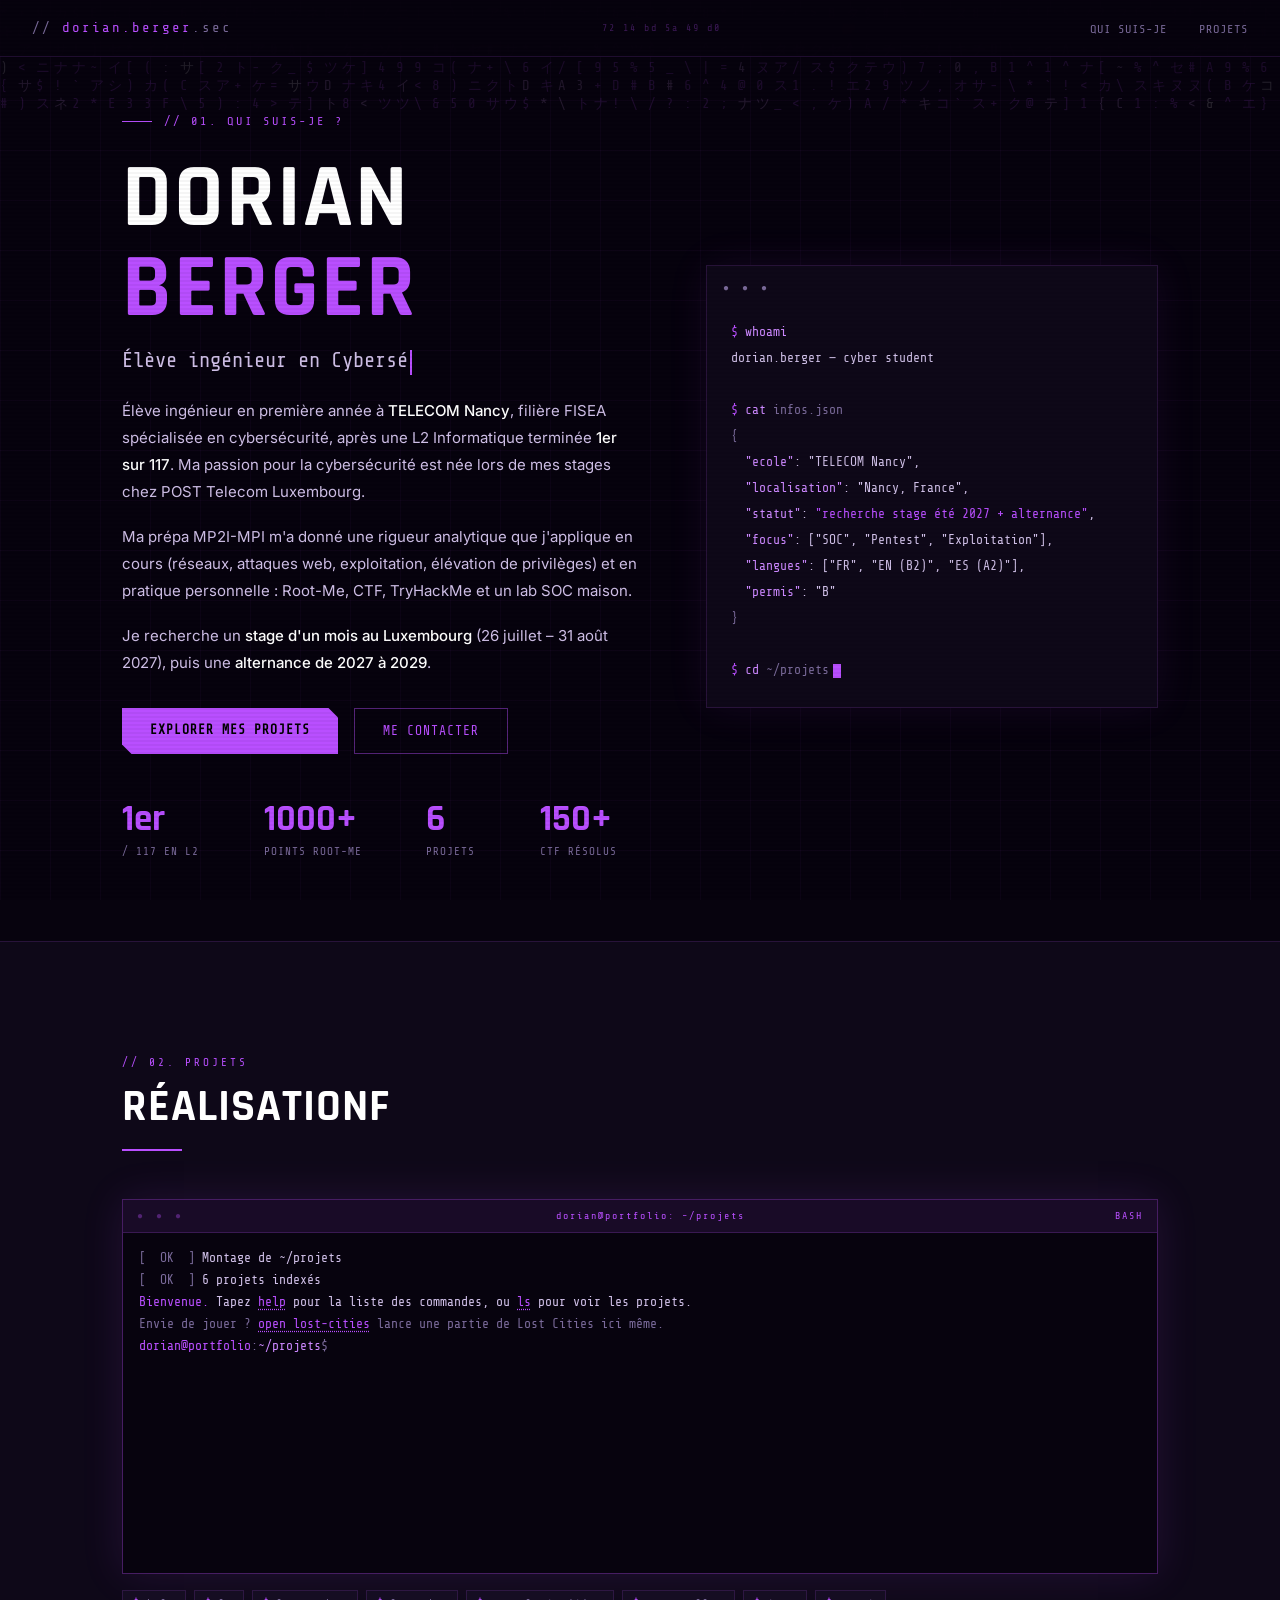
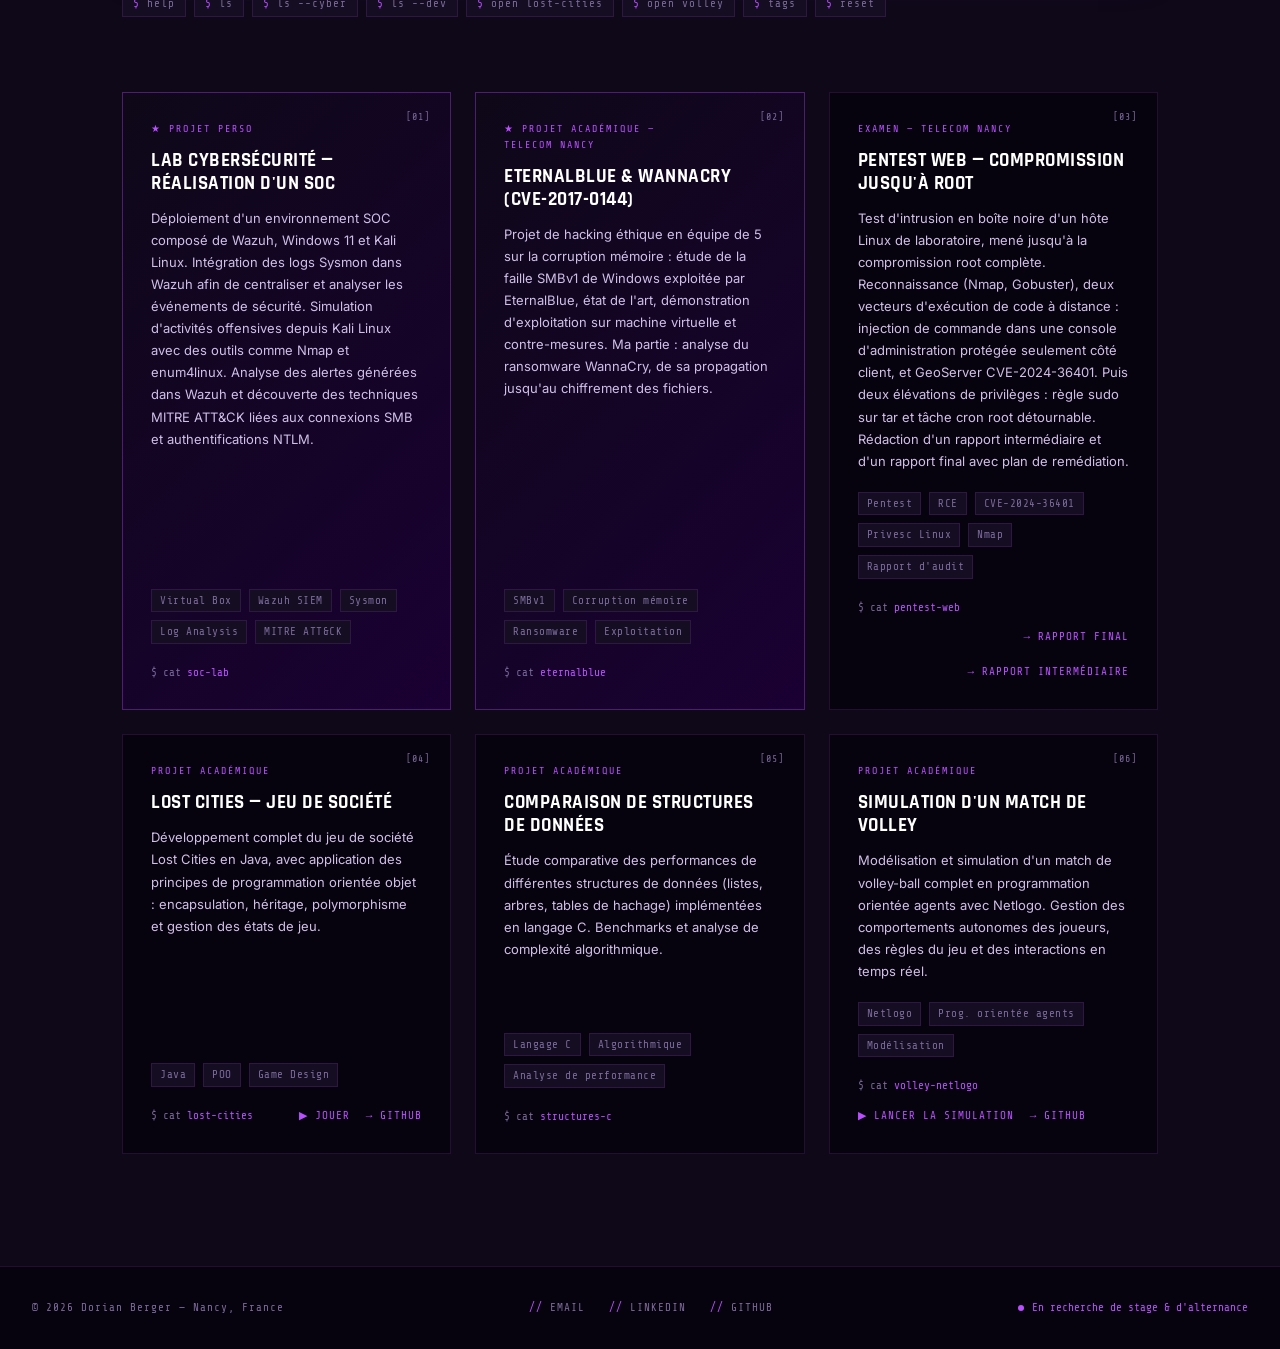
==== commit 2896fd18: "Ajout de la MAJ automatique de mes points sur Rootme" ====
--- a/index.html
+++ b/index.html
@@ -59,7 +59,7 @@
         </div>
         <div class="hero-stats fade-up d5">
           <div><div class="stat-val">1er</div><div class="stat-label">/ 117 en L2</div></div>
-          <div><div class="stat-val">1000+</div><div class="stat-label">Points Root-Me</div></div>
+          <div><div class="stat-val" id="rootme-points">1000+</div><div class="stat-label">Points Root-Me</div></div>
           <div><div class="stat-val" id="stat-projects">7</div><div class="stat-label">Projets</div></div>
           <div><div class="stat-val">150+</div><div class="stat-label">CTF résolus</div></div>
         </div>
@@ -154,6 +154,14 @@
 </footer>
 
 <script src="js/lostcities.js"></script>
+<script>
+  fetch("data/rootme.json", { cache: "no-store" })
+    .then(r => r.json())
+    .then(d => {
+      document.getElementById("rootme-points").textContent = d.points;
+    })
+    .catch(() => {});  // en cas d'erreur, on garde "1000+"
+</script>
 <script>
   // ══════════════════════════════════════════════════════════════
   //  DONNÉES PROJETS — modifier ici, les cartes ET le terminal suivent
